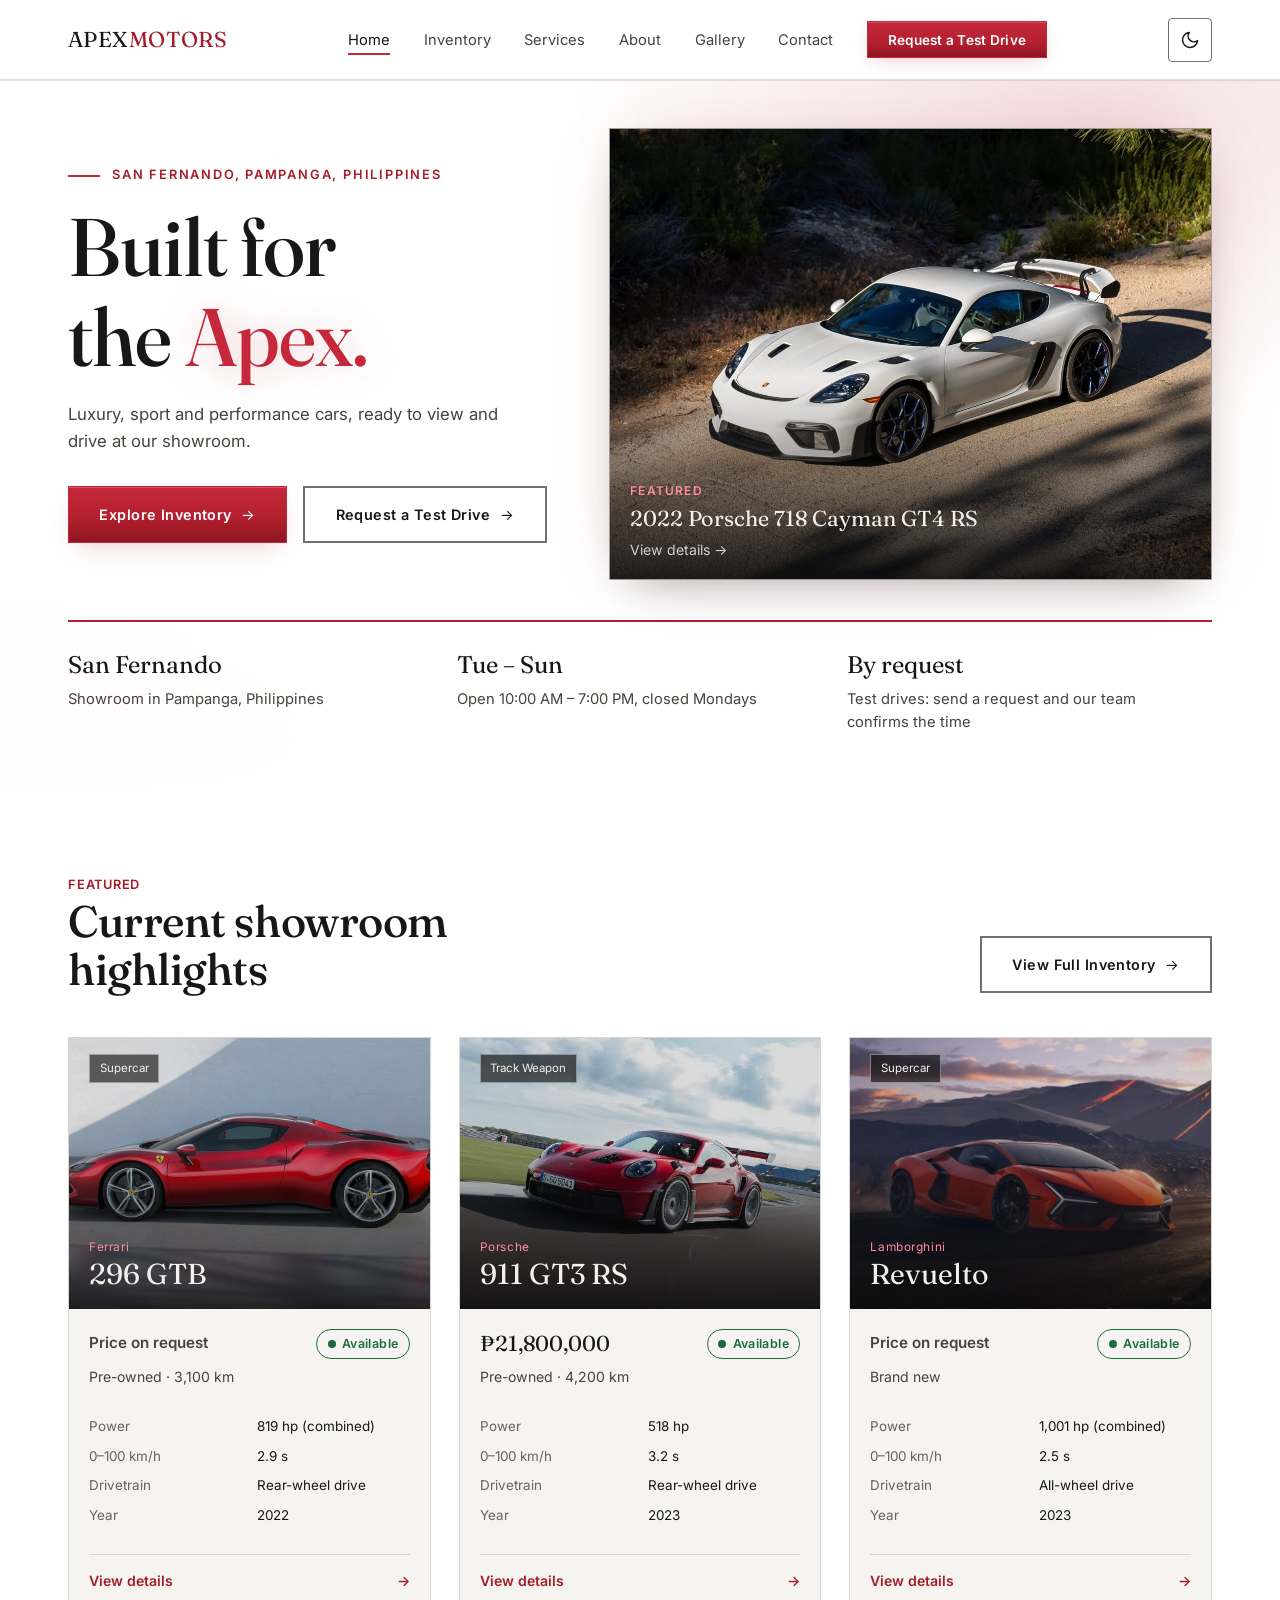
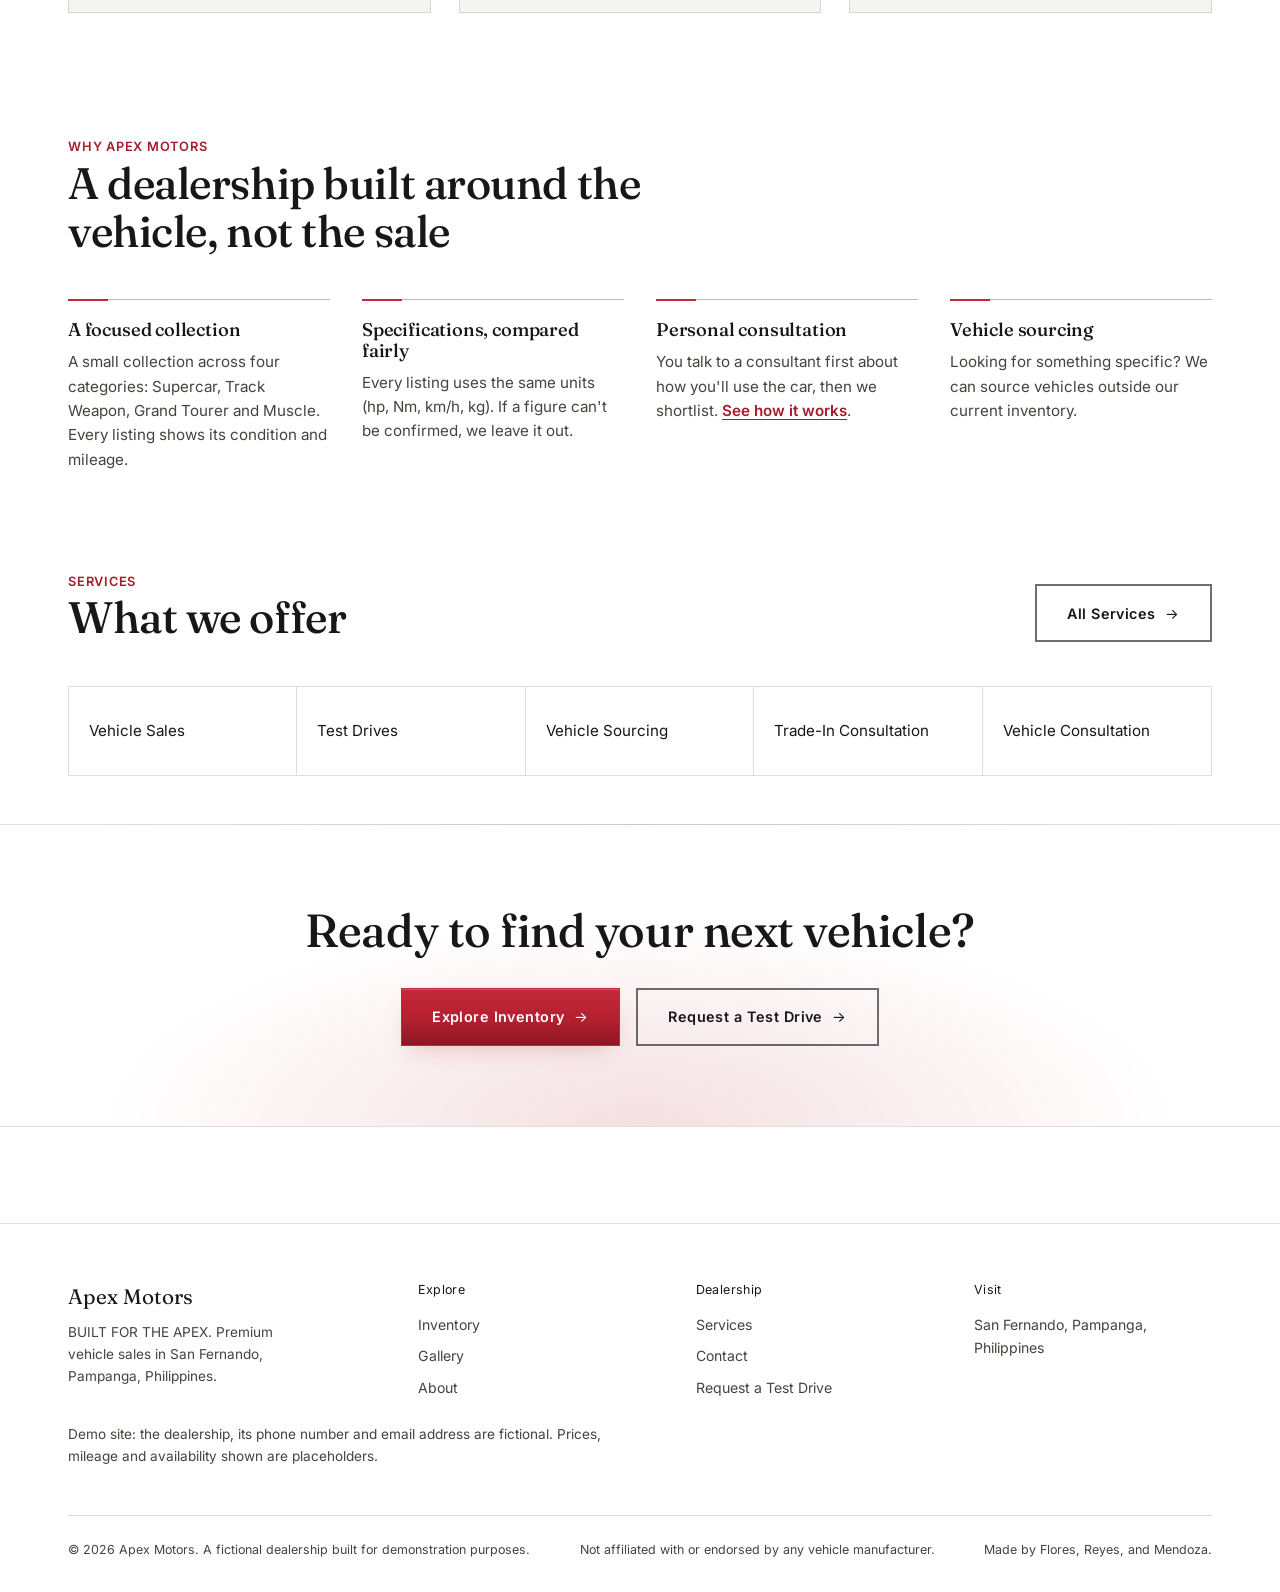
==== index.html @ 2c623cae "Add files via upload" ====
<!DOCTYPE html>
<html lang="en">
<head>
    <meta charset="UTF-8" />
    <meta name="viewport" content="width=device-width, initial-scale=1.0" />
    <title>Apex Motors — Luxury & Performance Cars, San Fernando</title>
    <meta name="description" content="Apex Motors is a premium automotive dealership in San Fernando, Pampanga, Philippines, specializing in luxury, sports, and performance vehicles." />
    <link rel="icon" type="image/svg+xml" href="assets/icons/favicon.svg" />
    <link rel="icon" type="image/png" sizes="32x32" href="assets/icons/favicon-32.png" />
    <link rel="apple-touch-icon" href="assets/icons/apple-touch-icon.png" />
    <meta name="theme-color" content="#0a0a0b" />
    <link rel="preconnect" href="https://fonts.googleapis.com" />
    <link rel="preconnect" href="https://fonts.gstatic.com" crossorigin />
    <link href="https://fonts.googleapis.com/css2?family=Fraunces:opsz,wght@9..144,400;9..144,500;9..144,600&family=Inter:wght@400;500;600&display=swap" rel="stylesheet" />
    <script src="js/theme-init.js"></script>
    <link rel="stylesheet" href="css/main.css" />
    <link rel="stylesheet" href="css/components.css" />
    <link rel="stylesheet" href="css/pages.css" />
</head>
<body>
    <a class="skip-link" href="#main">Skip to main content</a>

    <header class="site-header">
        <nav class="nav container" aria-label="Primary">
            <a href="index.html" class="nav-brand">
                <span class="nav-brand-mark">APEX<span>MOTORS</span></span>
            </a>
            <ul class="nav-links" id="primary-nav-links">
                <li><a href="index.html" aria-current="page">Home</a></li>
                <li><a href="inventory.html">Inventory</a></li>
                <li><a href="services.html">Services</a></li>
                <li><a href="about.html">About</a></li>
                <li><a href="gallery.html">Gallery</a></li>
                <li><a href="contact.html">Contact</a></li>
                <li><a href="contact.html?type=test-drive" class="nav-cta">Request a Test Drive</a></li>
            </ul>
            <div class="nav-tools">
                <button type="button" class="theme-toggle" aria-label="Switch theme"><svg class="icon-sun" viewBox="0 0 24 24" aria-hidden="true"><circle cx="12" cy="12" r="4"/><path d="M12 2v2M12 20v2M4.9 4.9l1.4 1.4M17.7 17.7l1.4 1.4M2 12h2M20 12h2M4.9 19.1l1.4-1.4M17.7 6.3l1.4-1.4"/></svg><svg class="icon-moon" viewBox="0 0 24 24" aria-hidden="true"><path d="M21 12.8A9 9 0 1 1 11.2 3a7 7 0 0 0 9.8 9.8z"/></svg></button>
                <button class="nav-toggle" aria-expanded="false" aria-controls="primary-nav-links" aria-label="Toggle navigation menu">
                <span class="nav-toggle-bars"><span></span><span></span><span></span></span>
            </button>
            </div>
        </nav>
    </header>

    <main id="main" tabindex="-1">
        <!-- Hero: the vehicle comes first. On mobile the photo sits above the text. -->
        <section class="hero">
            <div class="container hero-grid">
                <div class="hero-text">
                    <span class="hero-eyebrow">San Fernando, Pampanga, Philippines</span>
                    <h1 class="hero-title">Built for<br />the <span class="accent">Apex.</span></h1>
                    <p class="hero-copy">
                        Luxury, sport and performance cars, ready to view and drive at our showroom.
                    </p>
                    <div class="hero-actions btn-row">
                        <a href="inventory.html" class="btn btn-primary">Explore Inventory</a>
                        <a href="contact.html?type=test-drive" class="btn btn-outline">Request a Test Drive</a>
                    </div>
                </div>

                <a class="hero-media" href="vehicle.html?id=porsche-718-cayman-gt4-rs" aria-label="Featured: 2022 Porsche 718 Cayman GT4 RS. View details">
                    <img src="assets/images/porsche-718-cayman-gt4-rs.jpg" alt="White Porsche 718 Cayman GT4 RS driving on a gravel road" width="1600" height="899" fetchpriority="high" />
                    <span class="hero-media-caption">
                        <small>Featured</small>
                        2022 Porsche 718 Cayman GT4 RS
                        <span class="hero-media-link">View details <span aria-hidden="true">&rarr;</span></span>
                    </span>
                </a>

                <ul class="hero-facts" aria-label="Showroom information">
                    <li>
                        <span class="value">San Fernando</span>
                        <span class="label">Showroom in Pampanga, Philippines</span>
                    </li>
                    <li>
                        <span class="value">Tue &ndash; Sun</span>
                        <span class="label">Open 10:00 AM &ndash; 7:00 PM, closed Mondays</span>
                    </li>
                    <li>
                        <span class="value">By request</span>
                        <span class="label">Test drives: send a request and our team confirms the time</span>
                    </li>
                </ul>
            </div>
        </section>

        <!-- Featured vehicles -->
        <section>
            <div class="container">
                <div class="section-head">
                    <div>
                        <span class="eyebrow">Featured</span>
                        <h2 class="section-heading">Current showroom highlights</h2>
                    </div>
                    <a href="inventory.html" class="btn btn-outline">View Full Inventory</a>
                </div>
                <div class="grid-3" id="featured-grid"></div>
            </div>
        </section>

        <!-- Why Apex Motors -->
        <section class="tight">
            <div class="container">
                <div class="section-head">
                    <div>
                        <span class="eyebrow">Why Apex Motors</span>
                        <h2 class="section-heading">A dealership built around the vehicle, not the sale</h2>
                    </div>
                </div>
                <div class="why-grid">
                    <div class="why-item">
                        <h3>A focused collection</h3>
                        <p>A small collection across four categories: Supercar, Track Weapon, Grand Tourer and Muscle. Every listing shows its condition and mileage.</p>
                    </div>
                    <div class="why-item">
                        <h3>Specifications, compared fairly</h3>
                        <p>Every listing uses the same units (hp, Nm, km/h, kg). If a figure can't be confirmed, we leave it out.</p>
                    </div>
                    <div class="why-item">
                        <h3>Personal consultation</h3>
                        <p>You talk to a consultant first about how you'll use the car, then we shortlist. <a class="text-link" href="about.html">See how it works</a>.</p>
                    </div>
                    <div class="why-item">
                        <h3>Vehicle sourcing</h3>
                        <p>Looking for something specific? We can source vehicles outside our current inventory.</p>
                    </div>
                </div>
            </div>
        </section>

        <!-- Services preview -->
        <section class="tight">
            <div class="container">
                <div class="section-head">
                    <div>
                        <span class="eyebrow">Services</span>
                        <h2 class="section-heading">What we offer</h2>
                    </div>
                    <a href="services.html" class="btn btn-outline">All Services</a>
                </div>
                <div class="services-preview">
                    <div class="service-chip">Vehicle Sales</div>
                    <div class="service-chip">Test Drives</div>
                    <div class="service-chip">Vehicle Sourcing</div>
                    <div class="service-chip">Trade-In Consultation</div>
                    <div class="service-chip">Vehicle Consultation</div>
                </div>
            </div>
        </section>

        <!-- Closing CTA -->
        <section class="cta-band">
            <div class="container">
                <h2>Ready to find your next vehicle?</h2>
                <div class="btn-row">
                    <a href="inventory.html" class="btn btn-primary">Explore Inventory</a>
                    <a href="contact.html?type=test-drive" class="btn btn-outline">Request a Test Drive</a>
                </div>
            </div>
        </section>
    </main>

    <footer class="site-footer">
        <div class="container">
            <div class="footer-grid">
                <div>
                    <div class="footer-brand">Apex Motors</div>
                    <p class="footer-tagline">BUILT FOR THE APEX. Premium vehicle sales in San Fernando, Pampanga, Philippines.</p>
                </div>
                <div class="footer-col">
                    <div class="footer-col-title">Explore</div>
                    <a href="inventory.html">Inventory</a>
                    <a href="gallery.html">Gallery</a>
                    <a href="about.html">About</a>
                </div>
                <div class="footer-col">
                    <div class="footer-col-title">Dealership</div>
                    <a href="services.html">Services</a>
                    <a href="contact.html">Contact</a>
                    <a href="contact.html?type=test-drive">Request a Test Drive</a>
                </div>
                <div class="footer-col">
                    <div class="footer-col-title">Visit</div>
                    <p>San Fernando, Pampanga, Philippines</p>
                </div>
            </div>
            <p class="footer-demo-note">Demo site: the dealership, its phone number and email address are fictional. Prices, mileage and availability shown are placeholders.</p>
            <div class="footer-bottom">
                <span>&copy; 2026 Apex Motors. A fictional dealership built for demonstration purposes.</span>
                <span>Not affiliated with or endorsed by any vehicle manufacturer.</span>
                <span>Made by Flores, Reyes, and Mendoza.</span>
            </div>
        </div>
    </footer>

    <script type="module" src="js/main.js"></script>
</body>
</html>
---- css/main.css ----
/* ==========================================================================
   APEX MOTORS — Global styles
   Design tokens, resets, base typography, navigation and footer.
   Page-specific layouts live in pages.css; reusable UI pieces (cards,
   buttons, forms) live in components.css.
   ========================================================================== */

:root {
    color-scheme: dark;

    /* -- Color tokens (DARK, the default) ------------------------------
       Every text token below is checked against WCAG AA (4.5:1) on bg,
       surface and surface-alt; see README "Accessibility". */
    --color-bg: #0a0a0b;
    --color-surface: #141416;
    --color-surface-alt: #1a1a1d;
    --color-border: rgba(236, 233, 229, 0.14);
    --color-border-strong: rgba(236, 233, 229, 0.3);
    --color-border-button: rgba(236, 233, 229, 0.6); /* outline buttons, inputs */
    --color-text: #ece9e5;
    --color-text-muted: #b9b6af;   /* was #9a978f */
    --color-text-faint: #9f9c95;   /* was #67645e (3.2:1, failed AA) */
    --color-accent: #c1202f;       /* fills and decoration only */
    --color-accent-bright: #e8384d;/* large text, borders, glows */
    --color-accent-text: #ff7184;  /* SMALL red text: labels, links, errors */
    --color-accent-deep: #8f1523;
    --color-accent-dim: #3a0e14;
    --color-accent-glow: rgba(232, 56, 77, 0.45);
    --color-focus: #ffb4a8;
    --color-btn-top: #cc2639;      /* primary button gradient; white text >= 5.4:1 */
    --color-on-accent: #ffffff;

    /* Text that always sits on a dark photo overlay, in either theme */
    --color-on-image: #f4f1ed;
    --color-on-image-muted: #d3d0ca;
    --color-on-image-accent: #ff8d9c;
    --hero-glow-1: rgba(232, 56, 77, 0.30);
    --hero-glow-2: rgba(232, 56, 77, 0.16);

    --color-header-bg: rgba(10, 10, 11, 0.86);
    --color-header-bg-solid: #0a0a0b;
    --color-scrim: rgba(6, 6, 7, 0.9);
    --color-tint: rgba(232, 56, 77, 0.12);       /* subtle red wash */
    --color-tint-strong: rgba(232, 56, 77, 0.22);
    --color-plate-a: #1c1c1f;
    --color-plate-b: #101012;
    --color-success: #8fdca6;
    --color-success-border: #3f7d52;
    --color-warning: #f2c36b;
    --color-sold: #c9c6c0;
    --shadow-card: 0 26px 50px -22px rgba(0, 0, 0, 0.9);

    /* -- Type ------------------------------------------------------------ */
    --font-display: "Fraunces", "Iowan Old Style", Georgia, serif;
    --font-body: "Inter", -apple-system, BlinkMacSystemFont, "Segoe UI", sans-serif;

    /* -- Layout ----------------------------------------------------------- */
    --max-width: 1240px;
    --gutter: clamp(1.25rem, 4vw, 3rem);
    --radius: 2px;

    /* -- Motion ------------------------------------------------------------ */
    --ease: cubic-bezier(0.4, 0, 0.2, 1);
    --duration: 0.35s;
    --shadow-red: 0 10px 28px -8px rgba(232, 56, 77, 0.55);
}

/* -- LIGHT theme -----------------------------------------------------------
   Applied when the user picks it (data-theme="light") or, with no stored
   choice, when the OS prefers light. The same token set is declared twice
   (CSS can't share one block between a media query and an attribute
   selector without a build step), so edit both together. */
:root[data-theme="light"] {
    color-scheme: light;
    --color-bg: #ffffff;
    --color-surface: #f6f4f1;
    --color-surface-alt: #ece8e3;
    --color-border: rgba(23, 23, 26, 0.14);
    --color-border-strong: rgba(23, 23, 26, 0.3);
    --color-border-button: rgba(23, 23, 26, 0.62);
    --color-text: #17171a;
    --color-text-muted: #46433d;
    --color-text-faint: #66625b;
    --color-accent: #b3202f;
    --color-accent-bright: #c4283a;
    --color-accent-text: #a51c2b;
    --color-accent-deep: #8f1523;
    --color-accent-dim: #fbe9ec;
    --color-accent-glow: rgba(179, 32, 47, 0.28);
    --color-focus: #1a4fd6;
    --color-btn-top: #c4283a;
    --color-header-bg: rgba(255, 255, 255, 0.9);
    --color-header-bg-solid: #ffffff;
    --color-scrim: rgba(14, 14, 16, 0.78);
    --color-tint: rgba(179, 32, 47, 0.07);
    --color-tint-strong: rgba(179, 32, 47, 0.14);
    --color-plate-a: #e9e5e0;
    --color-plate-b: #d9d4cd;
    --color-success: #1d6b3a;
    --color-success-border: #2f8a50;
    --color-warning: #7a5200;
    --color-sold: #5c5952;
    --shadow-card: 0 22px 44px -24px rgba(23, 23, 26, 0.35);
    --shadow-red: 0 10px 24px -10px rgba(179, 32, 47, 0.5);
    --hero-glow-1: rgba(179, 32, 47, 0.14);
    --hero-glow-2: rgba(179, 32, 47, 0.08);
}

@media (prefers-color-scheme: light) {
    :root:not([data-theme="dark"]) {
        color-scheme: light;
        --color-bg: #ffffff;
        --color-surface: #f6f4f1;
        --color-surface-alt: #ece8e3;
        --color-border: rgba(23, 23, 26, 0.14);
        --color-border-strong: rgba(23, 23, 26, 0.3);
        --color-border-button: rgba(23, 23, 26, 0.62);
        --color-text: #17171a;
        --color-text-muted: #46433d;
        --color-text-faint: #66625b;
        --color-accent: #b3202f;
        --color-accent-bright: #c4283a;
        --color-accent-text: #a51c2b;
        --color-accent-deep: #8f1523;
        --color-accent-dim: #fbe9ec;
        --color-accent-glow: rgba(179, 32, 47, 0.28);
        --color-focus: #1a4fd6;
        --color-btn-top: #c4283a;
        --color-header-bg: rgba(255, 255, 255, 0.9);
        --color-header-bg-solid: #ffffff;
        --color-scrim: rgba(14, 14, 16, 0.78);
        --color-tint: rgba(179, 32, 47, 0.07);
        --color-tint-strong: rgba(179, 32, 47, 0.14);
        --color-plate-a: #e9e5e0;
        --color-plate-b: #d9d4cd;
        --color-success: #1d6b3a;
        --color-success-border: #2f8a50;
        --color-warning: #7a5200;
        --color-sold: #5c5952;
        --shadow-card: 0 22px 44px -24px rgba(23, 23, 26, 0.35);
        --shadow-red: 0 10px 24px -10px rgba(179, 32, 47, 0.5);
        --hero-glow-1: rgba(179, 32, 47, 0.14);
        --hero-glow-2: rgba(179, 32, 47, 0.08);
    }
}

/* -- Reset ---------------------------------------------------------------- */
*,
*::before,
*::after {
    box-sizing: border-box;
}

html {
    scroll-behavior: smooth;
}

body {
    margin: 0;
    background: var(--color-bg);
    color: var(--color-text);
    font-family: var(--font-body);
    font-size: 16px;
    line-height: 1.6;
    -webkit-font-smoothing: antialiased;
    overflow-x: hidden;
}

img {
    max-width: 100%;
    display: block;
}

a {
    color: inherit;
    text-decoration: none;
}

button {
    font-family: inherit;
    cursor: pointer;
}

ul {
    list-style: none;
    margin: 0;
    padding: 0;
}

h1, h2, h3, h4 {
    font-family: var(--font-display);
    font-weight: 500;
    line-height: 1.1;
    margin: 0;
    letter-spacing: -0.01em;
}

p {
    margin: 0;
}

/* Respect reduced-motion preference across the site */
@media (prefers-reduced-motion: reduce) {
    html {
        scroll-behavior: auto;
    }
    *,
    *::before,
    *::after {
        animation-duration: 0.001ms !important;
        animation-iteration-count: 1 !important;
        transition-duration: 0.001ms !important;
        scroll-behavior: auto !important;
    }
}

/* Visible focus state for every interactive element */
a:focus-visible,
button:focus-visible,
input:focus-visible,
textarea:focus-visible,
select:focus-visible {
    outline: 2px solid var(--color-focus);
    outline-offset: 3px;
}

/* Utility: screen-reader-only text (used for accessible labels) */
.sr-only {
    position: absolute;
    width: 1px;
    height: 1px;
    padding: 0;
    margin: -1px;
    overflow: hidden;
    clip: rect(0, 0, 0, 0);
    white-space: nowrap;
    border: 0;
}

.container {
    max-width: var(--max-width);
    margin-inline: auto;
    padding-inline: var(--gutter);
}

.eyebrow {
    font-size: 0.8rem;
    letter-spacing: 0.06em;
    text-transform: uppercase;
    color: var(--color-accent-text);
    font-weight: 600;
}

.section-heading {
    font-size: clamp(1.9rem, 3.5vw, 2.75rem);
    max-width: 20ch;
}

.section-intro {
    color: var(--color-text-muted);
    max-width: 56ch;
    font-size: 1.05rem;
}

/* ==========================================================================
   Navigation
   ========================================================================== */

.site-header {
    position: sticky;
    top: 0;
    z-index: 100;
    background: var(--color-header-bg);
    backdrop-filter: blur(10px);
    border-bottom: 1px solid var(--color-border);
    box-shadow: 0 1px 0 var(--color-tint-strong);
}

.nav {
    display: flex;
    align-items: center;
    justify-content: space-between;
    padding-block: 1.1rem;
}

.nav-brand {
    display: flex;
    flex-direction: column;
    line-height: 1;
    font-family: var(--font-display);
}

.nav-brand-mark {
    font-size: 1.35rem;
    letter-spacing: 0.02em;
}

.nav-brand-mark span {
    color: var(--color-accent-text);
}

.nav-brand-place {
    font-family: var(--font-body);
    font-size: 0.7rem;
    color: var(--color-text-faint);
    letter-spacing: 0.08em;
    margin-top: 0.3rem;
}

.nav-links {
    display: flex;
    align-items: center;
    gap: 2.1rem;
}

.nav-links a {
    font-size: 0.92rem;
    color: var(--color-text-muted);
    transition: color var(--duration) var(--ease);
    position: relative;
    padding-block: 0.25rem;
}

.nav-links a:hover,
.nav-links a[aria-current="page"] {
    color: var(--color-text);
}

.nav-links a:not(.nav-cta)::before {
    content: "";
    position: absolute;
    left: 0;
    right: 100%;
    bottom: -2px;
    height: 2px;
    background: var(--color-accent-bright);
    transition: right var(--duration) var(--ease);
}

.nav-links a:not(.nav-cta):hover::before {
    right: 0;
}

.nav-links a[aria-current="page"]::after {
    content: "";
    position: absolute;
    left: 0;
    right: 0;
    bottom: -2px;
    height: 2px;
    background: var(--color-accent-bright);
}

.nav-links a.nav-cta {
    background: linear-gradient(180deg, var(--color-btn-top), var(--color-accent) 60%, var(--color-accent-deep));
    border: 1px solid var(--color-accent-bright);
    padding: 0.6rem 1.25rem;
    font-size: 0.85rem;
    font-weight: 600;
    letter-spacing: 0.02em;
    color: var(--color-on-accent);
    box-shadow: 0 6px 18px -6px var(--color-accent-glow), inset 0 1px 0 rgba(255, 255, 255, 0.18);
    transition: transform var(--duration) var(--ease), box-shadow var(--duration) var(--ease),
        filter var(--duration) var(--ease);
}

.nav-links a.nav-cta:hover {
    color: var(--color-on-accent);
    transform: translateY(-1px);
    filter: brightness(1.08);
    box-shadow: 0 10px 24px -6px var(--color-accent-glow), inset 0 1px 0 rgba(255, 255, 255, 0.25);
}

.nav-links a.nav-cta[aria-current="page"]::after {
    display: none;
}

.nav-toggle {
    display: none;
    background: var(--color-tint);
    border: 1px solid var(--color-accent-bright);
    border-radius: 4px;
    width: 48px;
    height: 44px;
    align-items: center;
    justify-content: center;
    padding: 0;
    transition: background var(--duration) var(--ease), box-shadow var(--duration) var(--ease),
        transform 0.15s var(--ease);
}

.nav-toggle:hover {
    background: var(--color-tint-strong);
}

.nav-toggle:active {
    transform: scale(0.94);
}

.nav-toggle[aria-expanded="true"] {
    background: var(--color-accent);
    border-color: var(--color-accent-bright);
    box-shadow: 0 0 0 4px var(--color-tint-strong), var(--shadow-red);
}

.nav-toggle[aria-expanded="true"] .nav-toggle-bars span {
    background: #fff;
}

.nav-toggle-bars {
    position: relative;
    width: 22px;
    height: 14px;
}

.nav-toggle-bars span {
    position: absolute;
    left: 0;
    right: 0;
    height: 2px;
    border-radius: 2px;
    background: var(--color-text);
    transition: transform var(--duration) var(--ease), opacity var(--duration) var(--ease);
}

.nav-toggle-bars span:nth-child(1) { top: 0; }
.nav-toggle-bars span:nth-child(2) { top: 50%; margin-top: -1px; }
.nav-toggle-bars span:nth-child(3) { bottom: 0; }

.nav-toggle[aria-expanded="true"] .nav-toggle-bars span:nth-child(1) {
    transform: translateY(6px) rotate(45deg);
}
.nav-toggle[aria-expanded="true"] .nav-toggle-bars span:nth-child(2) {
    opacity: 0;
}
.nav-toggle[aria-expanded="true"] .nav-toggle-bars span:nth-child(3) {
    transform: translateY(-6px) rotate(-45deg);
}

@media (max-width: 860px) {
    /* backdrop-filter would make the header the containing block for the
       fixed menu panel, collapsing it; use an opaque header here instead. */
    .site-header {
        backdrop-filter: none;
        -webkit-backdrop-filter: none;
        background: var(--color-header-bg-solid);
    }

    .nav-toggle {
        display: flex;
    }

    .nav-links {
        position: fixed;
        inset: 80px 0 0 0;
        flex-direction: column;
        align-items: flex-start;
        gap: 0;
        background: var(--color-header-bg-solid);
        overflow-y: auto;
        z-index: 99;
        padding: 1rem var(--gutter) 2rem;
        transform: translateY(-8px);
        opacity: 0;
        pointer-events: none;
        transition: opacity var(--duration) var(--ease), transform var(--duration) var(--ease);
        border-bottom: 1px solid var(--color-border);
    }

    .nav-links.is-open {
        opacity: 1;
        transform: translateY(0);
        pointer-events: auto;
    }

    .nav-links a,
    .nav-links .nav-cta {
        width: 100%;
        padding: 0.9rem 0;
        border-bottom: 1px solid var(--color-border);
        font-size: 1rem;
    }

    .nav-links a:not(.nav-cta)::before,
    .nav-links a[aria-current="page"]::after { display: none; }

    .nav-links a[aria-current="page"] {
        color: var(--color-text);
        border-left: 3px solid var(--color-accent-bright);
        padding-left: 0.9rem;
    }

    .nav-links li { width: 100%; }

    .nav-links a { display: block; }

    .nav-links a.nav-cta {
        margin-top: 1.25rem;
        justify-content: center;
        text-align: center;
        display: block;
        padding: 1rem;
        border-bottom: 1px solid var(--color-accent-bright);
    }
}

/* ==========================================================================
   Footer
   ========================================================================== */

.site-footer {
    border-top: 1px solid var(--color-border);
    margin-top: 6rem;
    padding-block: 3.5rem 2rem;
    color: var(--color-text-muted);
}

.footer-grid {
    display: grid;
    grid-template-columns: 1.3fr 1fr 1fr 1fr;
    gap: 2.5rem;
}

.footer-brand {
    font-family: var(--font-display);
    font-size: 1.3rem;
    color: var(--color-text);
}

.footer-tagline {
    margin-top: 0.6rem;
    font-size: 0.85rem;
    max-width: 28ch;
}

.footer-col-title {
    font-size: 0.78rem;
    color: var(--color-text);
    letter-spacing: 0.03em;
    margin-bottom: 0.9rem;
}

.footer-col a,
.footer-col p {
    display: block;
    font-size: 0.88rem;
    margin-bottom: 0.55rem;
}

.footer-col a:hover {
    color: var(--color-accent-text);
    text-decoration: underline;
}

.footer-bottom {
    margin-top: 3rem;
    padding-top: 1.5rem;
    border-top: 1px solid var(--color-border);
    display: flex;
    justify-content: space-between;
    flex-wrap: wrap;
    gap: 0.75rem;
    font-size: 0.78rem;
}

@media (max-width: 760px) {
    .footer-grid {
        grid-template-columns: 1fr 1fr;
    }
}


/* ==========================================================================
   v8 additions: skip link, nav tools (theme toggle), footer demo note
   ========================================================================== */

.skip-link {
    position: absolute;
    left: 1rem;
    top: -4rem;
    z-index: 300;
    background: var(--color-accent);
    color: var(--color-on-accent);
    padding: 0.75rem 1.1rem;
    font-weight: 600;
    transition: top 0.2s var(--ease);
}

.skip-link:focus {
    top: 0.75rem;
}

/* Right-hand cluster: theme toggle + (mobile) menu button */
.nav-tools {
    display: flex;
    align-items: center;
    gap: 0.6rem;
}

.theme-toggle {
    display: inline-flex;
    align-items: center;
    justify-content: center;
    width: 44px;
    height: 44px;
    border: 1px solid var(--color-border-button);
    border-radius: 4px;
    background: transparent;
    color: var(--color-text);
    padding: 0;
    transition: background var(--duration) var(--ease), border-color var(--duration) var(--ease);
}

.theme-toggle:hover {
    background: var(--color-tint);
    border-color: var(--color-accent-bright);
}

.theme-toggle svg {
    width: 20px;
    height: 20px;
    fill: none;
    stroke: currentColor;
    stroke-width: 1.8;
    stroke-linecap: round;
    stroke-linejoin: round;
}

/* Show the icon for the mode you would switch TO */
.theme-toggle .icon-sun { display: none; }
:root[data-theme="light"] .theme-toggle .icon-sun { display: none; }
:root[data-theme="light"] .theme-toggle .icon-moon { display: block; }
:root:not([data-theme="light"]) .theme-toggle .icon-sun { display: block; }
:root:not([data-theme="light"]) .theme-toggle .icon-moon { display: none; }
@media (prefers-color-scheme: light) {
    :root:not([data-theme]) .theme-toggle .icon-sun { display: none; }
    :root:not([data-theme]) .theme-toggle .icon-moon { display: block; }
}

.footer-demo-note {
    margin-top: 1rem;
    font-size: 0.85rem;
    max-width: 60ch;
}

main:focus { outline: none; }
---- css/components.css ----
/* ==========================================================================
   APEX MOTORS — Components
   Reusable pieces shared across pages: buttons, vehicle cards, filter
   controls, forms, and gallery tiles.
   ========================================================================== */

/* -- Buttons ---------------------------------------------------------- */

.btn {
    position: relative;
    display: inline-flex;
    align-items: center;
    justify-content: center;
    gap: 0.6rem;
    padding: 0.95rem 1.9rem;
    font-size: 0.9rem;
    font-weight: 600;
    letter-spacing: 0.03em;
    border: 1px solid transparent;
    cursor: pointer;
    overflow: hidden;
    transition: transform var(--duration) var(--ease), box-shadow var(--duration) var(--ease),
        background var(--duration) var(--ease), border-color var(--duration) var(--ease),
        color var(--duration) var(--ease), filter var(--duration) var(--ease);
}

.btn::after {
    content: "\2192";
    font-weight: 400;
    transition: transform var(--duration) var(--ease);
}

.btn.no-arrow::after {
    content: none;
}

.btn:hover::after {
    transform: translateX(4px);
}

.btn:active {
    transform: translateY(1px) scale(0.99);
}

.btn-primary {
    background: linear-gradient(180deg, var(--color-btn-top) 0%, var(--color-accent) 55%, var(--color-accent-deep) 100%);
    color: var(--color-on-accent);
    border-color: var(--color-accent-bright);
    box-shadow: 0 10px 26px -10px var(--color-accent-glow), inset 0 1px 0 rgba(255, 255, 255, 0.2);
}

/* soft sheen that sweeps across on hover */
.btn-primary::before {
    content: "";
    position: absolute;
    top: 0;
    bottom: 0;
    left: -60%;
    width: 40%;
    background: linear-gradient(105deg, transparent, rgba(255, 255, 255, 0.28), transparent);
    transform: skewX(-18deg);
    transition: left 0.7s var(--ease);
}

.btn-primary:hover {
    transform: translateY(-2px);
    filter: brightness(1.07);
    box-shadow: 0 16px 34px -10px var(--color-accent-glow), 0 0 0 1px rgba(232, 56, 77, 0.35),
        inset 0 1px 0 rgba(255, 255, 255, 0.3);
}

.btn-primary:hover::before {
    left: 130%;
}

.btn-outline {
    border: 2px solid var(--color-border-button);
    color: var(--color-text);
    background: transparent;
}

.btn-outline:hover {
    border-color: var(--color-accent-bright);
    color: var(--color-text);
    background: var(--color-tint);
    transform: translateY(-2px);
    box-shadow: 0 10px 24px -12px var(--color-accent-glow);
}

.btn-lg {
    padding: 1.15rem 2.2rem;
    font-size: 0.98rem;
}

.btn-block {
    width: 100%;
}

.btn-row {
    display: flex;
    gap: 1rem;
    flex-wrap: wrap;
}

/* -- Vehicle card ------------------------------------------------------
   Because we do not have photo before, each
   card uses a typographic "spec plate" treatment instead of a photo:
   the manufacturer + model set in large display type over a dark,
   engraved panel. This keeps the showroom feeling premium and editorial
   without implying an official photo of the car. */

.vehicle-card {
    position: relative;
    border: 1px solid var(--color-border);
    background: var(--color-surface);
    display: flex;
    flex-direction: column;
    cursor: pointer;
    transition: border-color var(--duration) var(--ease), transform var(--duration) var(--ease),
        box-shadow var(--duration) var(--ease), background var(--duration) var(--ease);
}

/* red accent bar that draws in along the top edge */
.vehicle-card::before {
    content: "";
    position: absolute;
    top: -1px;
    left: -1px;
    right: -1px;
    height: 3px;
    z-index: 3;
    background: linear-gradient(90deg, var(--color-accent-bright), var(--color-accent));
    transform: scaleX(0);
    transform-origin: left;
    transition: transform 0.5s var(--ease);
}

.vehicle-card:hover,
.vehicle-card:focus-within {
    border-color: var(--color-accent-bright);
    transform: translateY(-8px);
    background: var(--color-surface-alt);
    box-shadow: var(--shadow-card), 0 0 38px -10px var(--color-accent-glow);
}

.vehicle-card:hover::before,
.vehicle-card:focus-within::before {
    transform: scaleX(1);
}

.vehicle-plate {
    aspect-ratio: 4 / 3;
    position: relative;
    overflow: hidden;
    background:
        radial-gradient(circle at 20% 15%, rgba(161, 29, 44, 0.35), transparent 55%),
        linear-gradient(160deg, var(--color-plate-a) 0%, var(--color-plate-b) 70%);
    display: flex;
    align-items: flex-end;
    padding: 1.25rem;
}

.vehicle-plate::before {
    content: "";
    position: absolute;
    inset: 0;
    background-image: repeating-linear-gradient(
        115deg,
        rgba(232, 230, 227, 0.035) 0px,
        rgba(232, 230, 227, 0.035) 1px,
        transparent 1px,
        transparent 34px
    );
    pointer-events: none;
}

.vehicle-plate-photo {
    position: absolute;
    inset: 0;
    width: 100%;
    height: 100%;
    object-fit: cover;
    transform: scale(1);
    filter: brightness(0.9) saturate(1);
    transition: transform 0.9s var(--ease), filter 0.5s var(--ease);
}

.vehicle-card:hover .vehicle-plate-photo,
.vehicle-card:focus-within .vehicle-plate-photo {
    transform: scale(1.09);
    filter: brightness(1.08) saturate(1.12);
}

/* "View" pill that appears over the photo so cards read as clickable */
.vehicle-plate-cta {
    position: absolute;
    right: 1rem;
    top: 1rem;
    z-index: 2;
    font-size: 0.72rem;
    font-weight: 600;
    letter-spacing: 0.06em;
    text-transform: uppercase;
    background: var(--color-accent);
    color: var(--color-on-accent);
    padding: 0.5rem 0.9rem;
    box-shadow: var(--shadow-red);
    opacity: 0;
    transform: translateY(-8px);
    transition: opacity var(--duration) var(--ease), transform var(--duration) var(--ease);
}

.vehicle-card:hover .vehicle-plate-cta,
.vehicle-card:focus-within .vehicle-plate-cta {
    opacity: 1;
    transform: translateY(0);
}

@media (hover: none) {
    .vehicle-plate-cta { opacity: 1; transform: none; }
}

/* Sits above the photo (markup order: photo, then this overlay, then the
   text) so the manufacturer/model name stays legible over any image. */
.vehicle-plate-overlay {
    position: absolute;
    inset: 0;
    background: linear-gradient(180deg, rgba(10, 10, 11, 0.05) 40%, rgba(10, 10, 11, 0.85) 100%);
}

.vehicle-plate-category {
    position: absolute;
    top: 1rem;
    left: 1.25rem;
    font-size: 0.72rem;
    color: var(--color-on-image);
    border: 1px solid rgba(244, 241, 237, 0.45);
    background: rgba(10, 10, 11, 0.62);
    backdrop-filter: blur(6px);
    padding: 0.25rem 0.6rem;
    z-index: 2;
}

.vehicle-plate-name {
    position: relative;
    z-index: 2;
    font-family: var(--font-display);
    color: var(--color-on-image);
    font-size: clamp(1.4rem, 2.4vw, 1.8rem);
    line-height: 1.05;
}

.vehicle-plate-name small {
    display: block;
    font-family: var(--font-body);
    font-size: 0.74rem;
    color: var(--color-on-image-accent);
    letter-spacing: 0.05em;
    margin-bottom: 0.35rem;
}

.vehicle-card-body {
    padding: 1.25rem;
    display: flex;
    flex-direction: column;
    gap: 0.9rem;
    flex: 1;
}

.vehicle-card-specs {
    display: grid;
    grid-template-columns: 1fr 1fr;
    gap: 0.5rem 1rem;
    font-size: 0.84rem;
    color: var(--color-text-muted);
}

.vehicle-card-specs dt {
    color: var(--color-text-faint);
}

.vehicle-card-specs dd {
    margin: 0;
    color: var(--color-text);
}

.vehicle-card-link {
    margin-top: auto;
    font-size: 0.88rem;
    font-weight: 600;
    color: var(--color-accent-text);
    display: flex;
    align-items: center;
    justify-content: space-between;
    gap: 0.4rem;
    border-top: 1px solid var(--color-border);
    padding-top: 0.9rem;
    transition: color var(--duration) var(--ease), letter-spacing var(--duration) var(--ease);
}

/* stretched link: the whole card is the click target */
.vehicle-card-link::before {
    content: "";
    position: absolute;
    inset: 0;
    z-index: 4;
}

.vehicle-card-link .arrow {
    display: inline-block;
    transition: transform var(--duration) var(--ease);
}

.vehicle-card:hover .vehicle-card-link {
    color: var(--color-text);
}

.vehicle-card:hover .vehicle-card-link .arrow {
    transform: translateX(6px);
}

.vehicle-card-link:focus-visible {
    outline: none;
}

.vehicle-card:has(.vehicle-card-link:focus-visible) {
    outline: 2px solid var(--color-focus);
    outline-offset: 3px;
}

/* -- Filters ------------------------------------------------------------ */

.filter-bar {
    display: flex;
    flex-wrap: wrap;
    gap: 1.5rem;
    padding: 1.5rem;
    border: 1px solid var(--color-border);
    background: var(--color-surface);
    margin-bottom: 2.5rem;
}

.filter-group {
    display: flex;
    flex-direction: column;
    gap: 0.5rem;
    min-width: 180px;
}

.filter-group label {
    font-size: 0.82rem;
    color: var(--color-text-muted);
}

.filter-group select:hover,
.filter-group select:focus {
    border-color: var(--color-accent-bright);
}

.filter-group select {
    background: var(--color-bg);
    border: 1px solid var(--color-border-button);
    color: var(--color-text);
    padding: 0.6rem 0.75rem;
    font-size: 0.9rem;
}

.filter-count {
    margin-left: auto;
    align-self: center;
    font-size: 0.85rem;
    color: var(--color-text-muted);
}

.filter-reset {
    align-self: flex-end;
    display: inline-flex;
    align-items: center;
    justify-content: center;
    gap: 0.55rem;
    min-height: 44px;
    padding: 0 1.2rem;
    background: var(--color-tint);
    border: 2px solid var(--color-accent-bright);
    border-radius: 4px;
    color: var(--color-text);
    font-size: 0.88rem;
    font-weight: 600;
    letter-spacing: 0.02em;
    transition: background var(--duration) var(--ease), box-shadow var(--duration) var(--ease),
        border-color var(--duration) var(--ease), transform 0.15s var(--ease);
}

/* small "x" icon that turns a quarter on hover, echoing the menu button */
.filter-reset::before {
    content: "\2715";
    font-size: 0.8rem;
    line-height: 1;
    color: var(--color-accent-text);
    transition: transform var(--duration) var(--ease), color var(--duration) var(--ease);
}

.filter-reset:hover {
    background: var(--color-tint-strong);
    border-color: var(--color-accent-bright);
}

.filter-reset:hover::before {
    transform: rotate(90deg);
}

.filter-reset:active {
    transform: scale(0.95);
    background: var(--color-accent);
    border-color: var(--color-accent-bright);
    box-shadow: 0 0 0 4px var(--color-tint-strong), var(--shadow-red);
    color: var(--color-on-accent);
}

.filter-reset:active::before {
    color: var(--color-on-accent);
}

@media (max-width: 620px) {
    .filter-bar {
        padding: 1.25rem;
        gap: 1.1rem;
    }
    .filter-group {
        width: 100%;
    }
    .filter-group select {
        width: 100%;
        min-height: 44px;
    }
    .filter-reset {
        width: 100%;
    }
    .filter-count {
        margin-left: 0;
        width: 100%;
        text-align: center;
    }
}

/* -- Forms ---------------------------------------------------------------- */

.form-grid {
    display: grid;
    grid-template-columns: 1fr 1fr;
    gap: 1.4rem;
}

.form-field {
    display: flex;
    flex-direction: column;
    gap: 0.5rem;
}

.form-field.full {
    grid-column: 1 / -1;
}

.form-field label {
    font-size: 0.9rem;
    color: var(--color-text);
}

.form-field label .required {
    color: var(--color-accent-text);
}

.form-field input,
.form-field select,
.form-field textarea {
    background: var(--color-surface);
    border: 1px solid var(--color-border-button);
    color: var(--color-text);
    padding: 0.8rem 0.9rem;
    font-size: 0.95rem;
    font-family: inherit;
}

.form-field textarea {
    resize: vertical;
    min-height: 120px;
}

.form-error {
    font-size: 0.85rem;
    color: var(--color-accent-text);
    min-height: 1em;
}

.form-field[data-invalid="true"] input,
.form-field[data-invalid="true"] select,
.form-field[data-invalid="true"] textarea {
    border-color: var(--color-accent-bright);
}

#contact-form .btn-row {
    margin-top: 1.5rem;
}

.form-status {
    margin-top: 1.25rem;
    padding: 1rem 1.25rem;
    border: 1px solid var(--color-border-strong);
    font-size: 0.9rem;
    display: none;
}

.form-status.is-visible {
    display: block;
}

.form-status.is-success {
    border-color: var(--color-success-border);
    color: var(--color-success);
}

.form-status.is-error {
    border-color: var(--color-accent-bright);
    color: var(--color-accent-text);
}

@media (max-width: 700px) {
    .form-grid {
        grid-template-columns: 1fr;
    }
}

/* -- Gallery ------------------------------------------------------------- */

.gallery-grid {
    display: grid;
    grid-template-columns: repeat(3, 1fr);
    gap: 1px;
    background: var(--color-border);
    border: 1px solid var(--color-border);
}

.gallery-item {
    aspect-ratio: 1 / 1;
    background: var(--color-surface);
    position: relative;
    overflow: hidden;
    display: flex;
    align-items: flex-end;
    padding: 1rem;
    cursor: pointer;
    border: none;
    text-align: left;
    width: 100%;
}

.gallery-item:nth-child(3n+1) { grid-column: span 2; grid-row: span 2; }

.gallery-item::before {
    content: "";
    position: absolute;
    inset: 0;
    background:
        radial-gradient(circle at 75% 20%, rgba(161, 29, 44, 0.28), transparent 60%),
        linear-gradient(200deg, var(--color-plate-a), var(--color-plate-b));
}

.gallery-item-photo {
    position: absolute;
    inset: 0;
    width: 100%;
    height: 100%;
    object-fit: cover;
    transition: transform 0.9s var(--ease), filter 0.5s var(--ease);
}

.gallery-item:hover .gallery-item-photo,
.gallery-item:focus-visible .gallery-item-photo {
    transform: scale(1.07);
    filter: brightness(1.1);
}

.gallery-item::after {
    content: "";
    position: absolute;
    inset: 0;
    border: 2px solid transparent;
    transition: border-color var(--duration) var(--ease);
    pointer-events: none;
    z-index: 2;
}

.gallery-item:hover::after,
.gallery-item:focus-visible::after {
    border-color: var(--color-accent-bright);
}

/* Sits above the photo so the label stays legible over any image. */
.gallery-item-overlay {
    position: absolute;
    inset: 0;
    background: linear-gradient(180deg, rgba(10, 10, 11, 0.05) 45%, rgba(10, 10, 11, 0.9) 100%);
}

.gallery-item-label {
    position: relative;
    font-family: var(--font-display);
    color: var(--color-on-image);
    font-size: 1.05rem;
}

.gallery-item-label small {
    display: block;
    font-family: var(--font-body);
    font-size: 0.75rem;
    color: var(--color-on-image-muted);
    margin-top: 0.2rem;
}

@media (max-width: 760px) {
    .gallery-grid {
        grid-template-columns: repeat(2, 1fr);
    }
    .gallery-item:nth-child(3n+1) {
        grid-column: span 1;
        grid-row: span 1;
    }
}

/* -- Lightbox: see v8 block at end of file -- */

/* -- Small reusable bits -------------------------------------------------- */

.tag-list {
    display: flex;
    flex-wrap: wrap;
    gap: 0.6rem;
}

.tag {
    border: 1px solid var(--color-border-strong);
    padding: 0.4rem 0.85rem;
    font-size: 0.82rem;
    color: var(--color-text-muted);
}

.divider {
    height: 1px;
    background: var(--color-border);
    border: none;
    margin: 3rem 0;
}


/* -- Mobile: keep card text and badges from colliding ------------------ */
@media (max-width: 620px) {
    .vehicle-plate {
        padding: 1rem;
    }
    .vehicle-plate-category,
    .vehicle-plate-cta {
        top: 0.75rem;
        font-size: 0.66rem;
        padding: 0.3rem 0.6rem;
    }
    .vehicle-plate-category { left: 1rem; }
    .vehicle-plate-cta { right: 0.75rem; }
    .vehicle-plate-name {
        font-size: clamp(1.25rem, 6vw, 1.5rem);
        overflow-wrap: anywhere;
    }
    .vehicle-card-specs {
        font-size: 0.8rem;
        gap: 0.4rem 0.75rem;
    }
    .vehicle-card-link { font-size: 0.85rem; }
}

/* ==========================================================================
   v8 components: status/price badges, skeleton loading, form states,
   lightbox, demo notices
   ========================================================================== */

/* -- Buying info on cards ------------------------------------------------ */
.vehicle-card-buy {
    display: flex;
    justify-content: space-between;
    align-items: center;
    gap: 0.75rem;
    flex-wrap: wrap;
}

.vehicle-price {
    font-family: var(--font-display);
    font-size: 1.35rem;
    line-height: 1.1;
}

.vehicle-price.is-request {
    font-family: var(--font-body);
    font-size: 0.95rem;
    font-weight: 600;
    color: var(--color-text-muted);
}

.vehicle-condition {
    font-size: 0.88rem;
    color: var(--color-text-muted);
    margin-top: -0.45rem;
}

/* Status uses text + a dot, never colour alone */
.status-badge {
    display: inline-flex;
    align-items: center;
    gap: 0.4rem;
    font-size: 0.78rem;
    font-weight: 600;
    letter-spacing: 0.03em;
    padding: 0.25rem 0.65rem;
    border: 1px solid currentColor;
    border-radius: 999px;
    white-space: nowrap;
}

.status-badge::before {
    content: "";
    width: 0.5rem;
    height: 0.5rem;
    border-radius: 50%;
    background: currentColor;
}

.status-available { color: var(--color-success); }
.status-reserved { color: var(--color-warning); }
.status-sold { color: var(--color-sold); }
.status-sold::before { border-radius: 1px; }

.vehicle-card.is-sold .vehicle-plate-photo {
    filter: grayscale(0.85) brightness(0.8);
}

.vehicle-card.is-sold:hover .vehicle-plate-photo {
    filter: grayscale(0.4) brightness(0.95);
}

/* -- Image skeletons + fade-in ---------------------------------------------
   Wrappers get .is-loading until their <img> loads (imageLoad.js). The
   shimmer sits on the wrapper; the image is transparent until .is-loaded. */
.is-loading {
    position: relative;
}

.is-loading::after {
    content: "";
    position: absolute;
    inset: 0;
    z-index: 1;
    pointer-events: none;
    background: linear-gradient(100deg, transparent 20%, var(--color-tint-strong) 50%, transparent 80%);
    background-size: 220% 100%;
    animation: skeleton 1.4s linear infinite;
}

@keyframes skeleton {
    from { background-position: 120% 0; }
    to { background-position: -120% 0; }
}

.vehicle-plate-photo,
.gallery-item-photo,
.vg-main,
.lightbox-img {
    opacity: 0;
    transition: opacity 0.6s var(--ease), transform 0.9s var(--ease), filter 0.5s var(--ease);
}

.vehicle-plate-photo.is-loaded,
.gallery-item-photo.is-loaded,
.vg-main.is-loaded,
.lightbox-img.is-loaded {
    opacity: 1;
}

/* If scripts fail the images must still show */
.no-js .vehicle-plate-photo,
.no-js .gallery-item-photo { opacity: 1; }

.has-error::before { content: "Image unavailable"; position: absolute; inset: 0; display: grid; place-items: center; color: var(--color-text-muted); font-size: 0.85rem; z-index: 1; }

/* -- Demo notices ------------------------------------------------------------ */
.demo-note {
    font-size: 0.85rem;
    color: var(--color-text-muted);
    margin-top: 0.9rem;
    padding-left: 0.8rem;
    border-left: 2px solid var(--color-accent-bright);
    max-width: 70ch;
}

.demo-banner {
    border: 1px solid var(--color-accent-bright);
    background: var(--color-tint);
    padding: 0.9rem 1.1rem;
    font-size: 0.92rem;
    margin-bottom: 1.75rem;
}

.demo-tag {
    display: inline-block;
    margin-left: 0.4rem;
    font-family: var(--font-body);
    font-size: 0.7rem;
    font-weight: 600;
    letter-spacing: 0.04em;
    text-transform: uppercase;
    color: var(--color-accent-text);
    border: 1px solid var(--color-accent-bright);
    padding: 0.1rem 0.45rem;
    vertical-align: middle;
}

.text-link {
    color: var(--color-accent-text);
    font-weight: 600;
    text-decoration: underline;
    text-underline-offset: 3px;
}

.text-link:hover { color: var(--color-text); }

/* -- Form: hints, summary, loading, confirmation ------------------------------ */
.form-hint {
    font-size: 0.88rem;
    color: var(--color-text-muted);
}

.form-hint:empty { display: none; }

.form-field[hidden] { display: none; }

.form-field[data-invalid="true"] input,
.form-field[data-invalid="true"] select,
.form-field[data-invalid="true"] textarea {
    border-width: 2px;
}

.form-error:not(:empty)::before { content: "\26A0\FE0E  "; }

.form-summary {
    border: 2px solid var(--color-accent-bright);
    background: var(--color-tint);
    padding: 1rem 1.25rem;
    margin-bottom: 1.5rem;
    font-size: 0.95rem;
}

.form-summary ul { margin-top: 0.6rem; display: grid; gap: 0.3rem; }
.form-summary a { color: var(--color-accent-text); text-decoration: underline; text-underline-offset: 3px; }
.form-summary[hidden] { display: none; }

.form-status-live { margin-top: 0.9rem; font-size: 0.9rem; color: var(--color-text-muted); min-height: 1.4em; }

.spinner {
    display: none;
    width: 1rem;
    height: 1rem;
    border: 2px solid rgba(255, 255, 255, 0.4);
    border-top-color: #fff;
    border-radius: 50%;
    animation: spin 0.7s linear infinite;
}

@keyframes spin { to { transform: rotate(360deg); } }

.btn.is-loading .spinner { display: inline-block; }
.btn:disabled { cursor: progress; opacity: 0.85; transform: none; }

.form-confirmation {
    border: 2px solid var(--color-success-border);
    background: var(--color-surface);
    padding: 2rem;
    display: grid;
    gap: 1.1rem;
}

.form-confirmation[hidden] { display: none; }
.form-confirmation h2 { font-size: 1.6rem; color: var(--color-success); }
.demo-banner-inline { border-left: 3px solid var(--color-accent-bright); padding-left: 0.8rem; }
.confirm-rows { display: grid; gap: 0.5rem; margin: 0; }
.confirm-rows div { display: grid; grid-template-columns: 9rem 1fr; gap: 1rem; border-bottom: 1px solid var(--color-border); padding-bottom: 0.5rem; }
.confirm-rows dt { color: var(--color-text-muted); }
.confirm-rows dd { margin: 0; }

/* -- Lightbox (image viewer) ---------------------------------------------------- */
body.modal-open { overflow: hidden; }

.lightbox {
    position: fixed;
    inset: 0;
    background: var(--color-scrim);
    display: none;
    align-items: center;
    justify-content: center;
    z-index: 200;
    padding: clamp(0.5rem, 3vw, 2rem);
    overflow-y: auto;
}

.lightbox.is-open { display: flex; animation: lb-in 0.25s var(--ease); }

@keyframes lb-in { from { opacity: 0; } to { opacity: 1; } }

.lightbox-panel {
    background: var(--color-surface);
    border: 1px solid var(--color-border-strong);
    max-width: 1000px;
    width: 100%;
    max-height: calc(100vh - 1rem);
    overflow-y: auto;
    position: relative;
    margin: auto;
}

.lightbox-close {
    position: absolute;
    top: 0.75rem;
    right: 0.75rem;
    z-index: 3;
    width: 44px;
    height: 44px;
    font-size: 1.6rem;
    line-height: 1;
    background: rgba(10, 10, 11, 0.75);
    border: 1px solid rgba(244, 241, 237, 0.7);
    color: #fff;
}

.lightbox-close:hover { background: var(--color-accent); }

.lightbox-stage {
    position: relative;
    aspect-ratio: 16 / 10;
    background: var(--color-plate-b);
    overflow: hidden;
}

.lightbox-img { width: 100%; height: 100%; object-fit: cover; }

.lightbox-nav {
    position: absolute;
    top: 50%;
    transform: translateY(-50%);
    z-index: 2;
    width: 44px;
    height: 44px;
    background: rgba(10, 10, 11, 0.7);
    border: 1px solid rgba(244, 241, 237, 0.6);
    color: #fff;
    font-size: 1.1rem;
}

.lightbox-nav:hover { background: var(--color-accent); }
.lightbox-prev { left: 0.75rem; }
.lightbox-next { right: 0.75rem; }

.lightbox-thumbs { display: flex; gap: 0.5rem; padding: 0.6rem 1.25rem 0; flex-wrap: wrap; }
.lightbox-thumbs:empty { display: none; }
.lightbox-thumb { width: 72px; aspect-ratio: 16 / 10; padding: 0; border: 2px solid var(--color-border); background: none; overflow: hidden; }
.lightbox-thumb img { width: 100%; height: 100%; object-fit: cover; }
.lightbox-thumb.is-active { border-color: var(--color-accent-bright); }

.lightbox-info { padding: 1.25rem 1.5rem 1.75rem; display: grid; gap: 0.7rem; }
.lightbox-head { display: flex; justify-content: space-between; align-items: center; gap: 1rem; }
.lightbox-count { font-size: 0.85rem; color: var(--color-text-muted); }
.lightbox-title { font-size: clamp(1.5rem, 3vw, 2rem); margin: 0; }
.lightbox-meta { font-weight: 600; }
.lightbox-desc { color: var(--color-text-muted); max-width: 70ch; }
.lightbox-link { justify-self: start; margin-top: 0.4rem; }

@media (max-width: 620px) {
    .lightbox-info { padding: 1rem 1.1rem 1.4rem; }
    .lightbox-link { justify-self: stretch; }
    .confirm-rows div { grid-template-columns: 1fr; gap: 0.1rem; }
}

/* Gallery tiles: fixed ratio is already set; make sure focus is visible */
.gallery-item:focus-visible { outline: 3px solid var(--color-focus); outline-offset: -3px; }

/* Lightbox on wide screens: photo left, details right, so the whole
   dialog (including "View Vehicle Details") fits without scrolling. */
@media (min-width: 900px) {
    .lightbox-panel {
        display: grid;
        grid-template-columns: 1.7fr 1fr;
        grid-template-areas: "stage info" "thumbs info";
        grid-template-rows: auto 1fr;
        align-items: start;
        max-width: 1100px;
    }
    .lightbox-stage { grid-area: stage; aspect-ratio: 4 / 3; }
    .lightbox-thumbs { grid-area: thumbs; padding-bottom: 0.9rem; }
    .lightbox-info { grid-area: info; padding: 3.4rem 1.75rem 1.75rem; align-content: start; }
}

@media (min-width: 900px) {
    .lightbox-stage { aspect-ratio: auto; height: 100%; min-height: 440px; }
    .lightbox-img { position: absolute; inset: 0; }
}
---- css/pages.css ----
/* ==========================================================================
   APEX MOTORS — Page-specific layouts
   ========================================================================== */

.page-header {
    padding-block: 3.5rem 2.5rem;
    border-bottom: 1px solid var(--color-border);
}

.page-header .eyebrow {
    margin-bottom: 0.9rem;
    display: block;
}

.page-header .section-intro {
    margin-top: 0.75rem;
}

section {
    padding-block: 4.5rem;
}

section.tight {
    padding-block: 3rem;
}

/* -- Home: hero ----------------------------------------------------------- */

.hero {
    position: relative;
    padding-block: clamp(1.75rem, 4vw, 3rem) 4rem;
    overflow: hidden;
}

.hero::before {
    content: "";
    position: absolute;
    inset: 0;
    background:
        radial-gradient(ellipse 65% 70% at 85% 5%, var(--hero-glow-1), transparent 62%),
        radial-gradient(ellipse 45% 45% at 0% 100%, var(--hero-glow-2), transparent 62%);
    pointer-events: none;
    z-index: -1;
    -webkit-mask-image: linear-gradient(180deg, #000 55%, transparent 100%);
    mask-image: linear-gradient(180deg, #000 55%, transparent 100%);
}

.hero-grid {
    display: grid;
    grid-template-columns: 1.15fr 0.85fr;
    gap: 3rem;
    align-items: end;
}

.hero-eyebrow {
    color: var(--color-accent-text);
    font-size: 0.8rem;
    font-weight: 600;
    letter-spacing: 0.14em;
    text-transform: uppercase;
    margin-bottom: 1rem;
    display: flex;
    align-items: center;
    gap: 0.75rem;
}

.hero-eyebrow::before {
    content: "";
    width: 2rem;
    height: 2px;
    background: var(--color-accent-bright);
}

.hero-title {
    font-size: clamp(2.75rem, 6.5vw, 5.1rem);
    animation: hero-rise 0.8s var(--ease) both;
}

@keyframes hero-rise {
    from { opacity: 0; transform: translateY(14px); }
    to { opacity: 1; transform: translateY(0); }
}

.hero-tagline {
    font-size: 0.95rem;
    letter-spacing: 0.12em;
    color: var(--color-text-muted);
    margin-top: 1.5rem;
}

.hero-copy {
    color: var(--color-text-muted);
    font-size: 1.05rem;
    max-width: 40ch;
    margin-top: 1.25rem;
}

.hero-actions {
    margin-top: 1.9rem;
}

.hero-title .accent {
    color: var(--color-accent-bright);
    text-shadow: 0 0 40px var(--color-accent-glow);
}

.hero-meta {
    border-left: 2px solid var(--color-accent);
    padding-left: 1.75rem;
    display: flex;
    flex-direction: column;
    gap: 1.5rem;
}

.hero-meta-item .value {
    font-family: var(--font-display);
    font-size: 1.9rem;
    display: block;
}

.hero-meta-item .label {
    font-size: 0.88rem;
    color: var(--color-text-muted);
    margin-top: 0.2rem;
    display: block;
}

@media (max-width: 860px) {
    .hero-grid {
        grid-template-columns: 1fr;
    }
    .hero-meta {
        flex-direction: row;
        border-left: none;
        border-top: 1px solid var(--color-border-strong);
        padding-left: 0;
        padding-top: 1.5rem;
        flex-wrap: wrap;
        gap: 2rem;
    }
}

/* -- Home: section headers shared layout ----------------------------------- */

.section-head {
    display: flex;
    justify-content: space-between;
    align-items: flex-end;
    gap: 2rem;
    margin-bottom: 2.75rem;
    flex-wrap: wrap;
}

.grid-3 {
    display: grid;
    grid-template-columns: repeat(3, 1fr);
    gap: 1.75rem;
}

@media (max-width: 960px) {
    .grid-3 {
        grid-template-columns: 1fr 1fr;
    }
}
@media (max-width: 640px) {
    .grid-3 {
        grid-template-columns: 1fr;
    }
}

/* -- Home: why us ----------------------------------------------------------- */

.why-grid {
    display: grid;
    grid-template-columns: repeat(4, 1fr);
    gap: 2rem;
}

.why-item {
    border-top: 1px solid var(--color-border-strong);
    padding-top: 1.25rem;
    position: relative;
    transition: border-color var(--duration) var(--ease), transform var(--duration) var(--ease);
}

.why-item::before {
    content: "";
    position: absolute;
    top: -1px;
    left: 0;
    width: 2.5rem;
    height: 2px;
    background: var(--color-accent-bright);
    transition: width 0.5s var(--ease);
}

.why-item:hover::before {
    width: 100%;
}

.why-item h3 {
    font-size: 1.15rem;
    margin-bottom: 0.6rem;
}

.why-item p {
    color: var(--color-text-muted);
    font-size: 0.95rem;
}

@media (max-width: 860px) {
    .why-grid {
        grid-template-columns: 1fr 1fr;
    }
}
@media (max-width: 560px) {
    .why-grid {
        grid-template-columns: 1fr;
    }
}

/* -- Home: services preview -------------------------------------------------- */

.services-preview {
    display: grid;
    grid-template-columns: repeat(5, 1fr);
    border: 1px solid var(--color-border);
}

.service-chip {
    padding: 2rem 1.25rem;
    border-right: 1px solid var(--color-border);
    font-size: 0.95rem;
    transition: background var(--duration) var(--ease), color var(--duration) var(--ease),
        box-shadow var(--duration) var(--ease);
}

.service-chip:hover {
    background: var(--color-tint);
    box-shadow: inset 0 -2px 0 var(--color-accent-bright);
}

.service-chip:last-child {
    border-right: none;
}

@media (max-width: 860px) {
    .services-preview {
        grid-template-columns: 1fr 1fr;
    }
    .service-chip {
        border-right: 1px solid var(--color-border);
        border-bottom: 1px solid var(--color-border);
    }
}
@media (max-width: 560px) {
    .services-preview {
        grid-template-columns: 1fr;
    }
}

/* -- Closing CTA band ---------------------------------------------------- */

.cta-band {
    background: radial-gradient(ellipse 60% 100% at 50% 100%, var(--color-tint-strong), transparent 70%);
    border-top: 1px solid var(--color-border);
    border-bottom: 1px solid var(--color-border);
    text-align: center;
    padding-block: 5rem;
}

.cta-band h2 {
    font-size: clamp(2rem, 4vw, 2.9rem);
    max-width: 24ch;
    margin-inline: auto;
}

.cta-band .btn-row {
    justify-content: center;
    margin-top: 2rem;
}

/* -- Inventory ------------------------------------------------------------- */

.inventory-grid {
    display: grid;
    grid-template-columns: repeat(3, 1fr);
    gap: 1.75rem;
}

.empty-state {
    grid-column: 1 / -1;
    text-align: center;
    padding: 4rem 1rem;
    color: var(--color-text-muted);
    border: 1px dashed var(--color-border-strong);
}

@media (max-width: 960px) {
    .inventory-grid {
        grid-template-columns: 1fr 1fr;
    }
}
@media (max-width: 620px) {
    .inventory-grid {
        grid-template-columns: 1fr;
    }
}

/* -- Vehicle detail --------------------------------------------------------- */

.vehicle-hero {
    display: grid;
    grid-template-columns: 1.1fr 0.9fr;
    gap: 3rem;
    align-items: stretch;
    padding-block: 3.5rem;
}

.vehicle-hero-plate {
    position: relative;
    background:
        radial-gradient(circle at 25% 20%, rgba(161, 29, 44, 0.32), transparent 55%),
        linear-gradient(160deg, var(--color-plate-a) 0%, var(--color-plate-b) 75%);
    border: 1px solid var(--color-border);
    min-height: 340px;
    display: flex;
    flex-direction: column;
    justify-content: flex-end;
    padding: 2.25rem;
}

.vehicle-hero-plate .manufacturer,
.vehicle-hero-plate h1 {
    position: relative;
}

.vehicle-hero-plate .manufacturer {
    font-size: 0.85rem;
    color: var(--color-accent-text);
    letter-spacing: 0.06em;
}

.vehicle-hero-plate h1 {
    font-size: clamp(2.25rem, 5vw, 3.4rem);
    margin-top: 0.5rem;
}

.vehicle-hero-info {
    display: flex;
    flex-direction: column;
    gap: 1.5rem;
}

.vehicle-hero-desc {
    color: var(--color-text-muted);
    font-size: 1.02rem;
}

.spec-table {
    width: 100%;
    border-collapse: collapse;
    margin-top: 1rem;
}

.spec-table tr {
    border-bottom: 1px solid var(--color-border);
}

.spec-table td {
    padding: 0.9rem 0;
    font-size: 0.92rem;
}

.spec-table td:first-child {
    color: var(--color-text-muted);
    width: 45%;
}

.spec-table td:last-child {
    color: var(--color-text);
    font-family: var(--font-display);
}

.vehicle-not-found {
    text-align: center;
    padding-block: 6rem;
}

.vehicle-not-found .section-intro {
    margin-inline: auto;
    margin-top: 1rem;
}

.vehicle-not-found .btn-row {
    justify-content: center;
    margin-top: 2rem;
}

@media (max-width: 860px) {
    .vehicle-hero {
        grid-template-columns: 1fr;
    }
}

/* -- About ------------------------------------------------------------------ */

.about-lead {
    font-size: clamp(1.4rem, 2.6vw, 1.9rem);
    font-family: var(--font-display);
    max-width: 26ch;
}

.about-grid {
    display: grid;
    grid-template-columns: 1fr 1fr;
    gap: 3rem;
    margin-top: 3rem;
}

.about-grid h2 {
    font-size: 1.3rem;
    margin-bottom: 0.75rem;
    padding-bottom: 0.75rem;
    border-bottom: 1px solid var(--color-border-strong);
    position: relative;
}

.about-grid h2::after {
    content: "";
    position: absolute;
    left: 0;
    bottom: -1px;
    width: 2.5rem;
    height: 2px;
    background: var(--color-accent-bright);
}

/* Justified, hyphenated copy keeps both columns flush and even. */
.about-grid .section-intro {
    max-width: none;
    text-align: justify;
    text-justify: inter-word;
    hyphens: auto;
    -webkit-hyphens: auto;
}

@media (max-width: 760px) {
    .about-grid .section-intro { text-align: left; hyphens: manual; }
}

.about-stats {
    display: grid;
    grid-template-columns: repeat(3, 1fr);
    gap: 2rem;
    margin-top: 3rem;
    border-top: 1px solid var(--color-border-strong);
    padding-top: 2rem;
}

.about-stats .value {
    font-family: var(--font-display);
    font-size: 2.1rem;
    color: var(--color-accent-text);
}

.about-stats .label {
    color: var(--color-text-muted);
    font-size: 0.9rem;
    margin-top: 0.35rem;
}

@media (max-width: 760px) {
    .about-grid {
        grid-template-columns: 1fr;
    }
    .about-stats {
        grid-template-columns: 1fr 1fr;
    }
}

/* -- Services --------------------------------------------------------------- */

.services-list {
    display: flex;
    flex-direction: column;
}

.service-row {
    display: grid;
    grid-template-columns: 90px 1fr 1fr;
    gap: 2rem;
    padding-block: 2.5rem;
    border-top: 1px solid var(--color-border-strong);
    align-items: start;
    transition: background var(--duration) var(--ease), padding var(--duration) var(--ease);
}

.service-row:hover .index {
    color: var(--color-accent-text);
}

.service-row:last-child {
    border-bottom: 1px solid var(--color-border-strong);
}

.service-row .index {
    font-family: var(--font-display);
    font-size: 1.4rem;
    color: var(--color-text-faint);
}

.service-row h3 {
    font-size: 1.4rem;
}

.service-row p {
    color: var(--color-text-muted);
}

@media (max-width: 760px) {
    .service-row {
        grid-template-columns: 1fr;
        gap: 0.75rem;
    }
}

/* -- Contact ------------------------------------------------------------------ */

.contact-grid {
    display: grid;
    grid-template-columns: 0.85fr 1.15fr;
    gap: 3.5rem;
}

.contact-info-block {
    border-top: 1px solid var(--color-border-strong);
    padding-top: 1.5rem;
    margin-bottom: 2rem;
}

.contact-info-block h3 {
    font-size: 1rem;
    margin-bottom: 0.5rem;
}

.contact-info-block p,
.contact-info-block a {
    color: var(--color-text-muted);
    font-size: 0.95rem;
}

@media (max-width: 860px) {
    .contact-grid {
        grid-template-columns: 1fr;
    }
}

/* ==========================================================================
   Vehicle detail (v7)
   ========================================================================== */

.breadcrumb {
    display: flex;
    gap: 0.6rem;
    align-items: center;
    font-size: 0.88rem;
    color: var(--color-text-muted);
    padding-top: 2rem;
}

.breadcrumb a {
    color: var(--color-accent-text);
}

.breadcrumb a:hover {
    text-decoration: underline;
}

.vehicle-hero {
    grid-template-columns: 1.35fr 0.9fr;
    gap: 2.5rem;
    padding-block: 1.5rem 3rem;
    align-items: start;
}

.vehicle-hero-media {
    min-width: 0;
}

/* gallery */
.vg-stage {
    position: relative;
    aspect-ratio: 16 / 10;
    overflow: hidden;
    border: 1px solid var(--color-border-strong);
    background: var(--color-plate-b);
    box-shadow: var(--shadow-card), 0 0 60px -20px var(--color-accent-glow);
}

.vg-main {
    width: 100%;
    height: 100%;
    object-fit: cover;
    transition: opacity 0.16s var(--ease), transform 0.8s var(--ease);
}

.vg-main.is-swapping {
    opacity: 0;
}

.vg-stage::after {
    content: "";
    position: absolute;
    inset: 0;
    background: linear-gradient(180deg, transparent 70%, rgba(10, 10, 11, 0.55));
    pointer-events: none;
}

.vg-label {
    position: absolute;
    left: 1rem;
    bottom: 1rem;
    z-index: 2;
    font-size: 0.72rem;
    font-weight: 600;
    letter-spacing: 0.1em;
    text-transform: uppercase;
    background: var(--color-accent);
    color: var(--color-on-accent);
    padding: 0.35rem 0.75rem;
}

.vg-nav {
    position: absolute;
    top: 50%;
    z-index: 2;
    transform: translateY(-50%);
    width: 44px;
    height: 44px;
    border: 1px solid var(--color-border-strong);
    background: rgba(10, 10, 11, 0.6);
    backdrop-filter: blur(6px);
    color: #fff;
    font-size: 1.1rem;
    transition: background var(--duration) var(--ease), border-color var(--duration) var(--ease);
}

.vg-nav:hover {
    background: var(--color-accent);
    border-color: var(--color-accent-bright);
}

.vg-prev { left: 0.75rem; }
.vg-next { right: 0.75rem; }

.vg-thumbs {
    display: grid;
    grid-template-columns: repeat(4, 1fr);
    gap: 0.6rem;
    margin-top: 0.6rem;
}

.vg-thumb {
    position: relative;
    aspect-ratio: 16 / 10;
    overflow: hidden;
    padding: 0;
    border: 1px solid var(--color-border);
    background: var(--color-plate-b);
    opacity: 0.75;
    transition: opacity var(--duration) var(--ease), border-color var(--duration) var(--ease),
        transform var(--duration) var(--ease);
}

.vg-thumb img {
    width: 100%;
    height: 100%;
    object-fit: cover;
}

.vg-thumb span {
    position: absolute;
    inset: auto 0 0 0;
    padding: 0.25rem 0.4rem;
    font-size: 0.65rem;
    letter-spacing: 0.04em;
    text-align: left;
    color: #fff;
    background: linear-gradient(transparent, rgba(0, 0, 0, 0.85));
}

.vg-thumb:hover {
    opacity: 1;
    transform: translateY(-2px);
}

.vg-thumb.is-active {
    opacity: 1;
    border-color: var(--color-accent-bright);
    box-shadow: 0 0 0 1px var(--color-accent-bright), 0 8px 20px -8px var(--color-accent-glow);
}

/* info column */
.vehicle-hero-info {
    gap: 1.25rem;
}

.vehicle-meta-row {
    display: flex;
    gap: 0.5rem;
}

.tag-red {
    border-color: var(--color-accent-bright);
    color: var(--color-accent-text);
    background: var(--color-tint);
}

.manufacturer-label {
    display: block;
    font-size: 0.85rem;
    letter-spacing: 0.1em;
    text-transform: uppercase;
    color: var(--color-accent-text);
    margin-bottom: 0.4rem;
}

.vehicle-title {
    font-size: clamp(2.2rem, 4.2vw, 3.3rem);
}

.key-stats {
    display: grid;
    grid-template-columns: 1fr 1fr;
    gap: 1px;
    background: var(--color-border);
    border: 1px solid var(--color-border);
}

.key-stat {
    background: var(--color-surface);
    padding: 0.9rem 1rem;
    display: flex;
    flex-direction: column;
}

.key-stat-value {
    font-family: var(--font-display);
    font-size: 1.25rem;
}

.key-stat-label {
    font-size: 0.76rem;
    color: var(--color-text-muted);
    text-transform: uppercase;
    letter-spacing: 0.08em;
}

.booking-card {
    border: 1px solid var(--color-accent-bright);
    background: linear-gradient(160deg, var(--color-tint), var(--color-surface) 60%);
    padding: 1.4rem;
    display: flex;
    flex-direction: column;
    gap: 0.85rem;
    box-shadow: 0 20px 40px -24px var(--color-accent-glow);
}

.booking-card-title {
    font-family: var(--font-display);
    font-size: 1.25rem;
}

.booking-card p {
    color: var(--color-text-muted);
    font-size: 0.95rem;
}

/* specs + meters */
.vehicle-detail-grid {
    display: grid;
    grid-template-columns: 1fr 1fr;
    gap: 3rem;
    border-top: 1px solid var(--color-border);
    padding-block: 3rem;
}

.detail-panel .eyebrow {
    display: block;
    margin-bottom: 0.6rem;
}

.detail-panel .section-heading {
    font-size: 1.7rem;
}

.spec-table tr {
    transition: background var(--duration) var(--ease);
}

.spec-table tr:hover {
    background: var(--color-tint);
}

.meters {
    display: flex;
    flex-direction: column;
    gap: 1.4rem;
    margin-top: 1.5rem;
}

.meter-head {
    display: flex;
    justify-content: space-between;
    font-size: 0.88rem;
    color: var(--color-text-muted);
    margin-bottom: 0.5rem;
}

.meter-head strong {
    color: var(--color-text);
    font-weight: 500;
}

.meter-track {
    height: 6px;
    background: var(--color-border);
    overflow: hidden;
}

.meter-fill {
    display: block;
    height: 100%;
    width: var(--pct);
    background: linear-gradient(90deg, var(--color-accent-deep), var(--color-accent-bright));
    box-shadow: 0 0 14px var(--color-accent-glow);
    transform-origin: left;
    animation: meter-grow 1s var(--ease) both;
}

@keyframes meter-grow {
    from { transform: scaleX(0); }
    to { transform: scaleX(1); }
}

.meter-note {
    font-size: 0.82rem;
    color: var(--color-text-muted);
    margin-top: 1.5rem;
}

.related {
    border-top: 1px solid var(--color-border);
    padding-block: 3.5rem 1rem;
}

@media (max-width: 960px) {
    .vehicle-hero {
        grid-template-columns: 1fr;
    }
    .vehicle-detail-grid {
        grid-template-columns: 1fr;
        gap: 2.5rem;
    }
}

@media (max-width: 520px) {
    .vg-thumb span { display: none; }
    .vg-nav { width: 38px; height: 38px; }
}

/* ==========================================================================
   v8 page additions: hero image, services process, about lists, detail
   buy panel
   ========================================================================== */

/* -- Home hero: vehicle first ---------------------------------------------- */
.hero-grid {
    grid-template-columns: 0.9fr 1.1fr;
    grid-template-areas:
        "text media"
        "facts facts";
    gap: 2.5rem 3rem;
    align-items: center;
}

.hero-text { grid-area: text; }
.hero-media { grid-area: media; }
.hero-facts { grid-area: facts; }

.hero-media {
    position: relative;
    display: block;
    aspect-ratio: 4 / 3;
    overflow: hidden;
    border: 1px solid var(--color-border-strong);
    background: var(--color-plate-b);
    box-shadow: var(--shadow-card), 0 0 70px -24px var(--color-accent-glow);
}

.hero-media img {
    width: 100%;
    height: 100%;
    object-fit: cover;
    transition: transform 1s var(--ease);
}

.hero-media:hover img { transform: scale(1.04); }

.hero-media::after {
    content: "";
    position: absolute;
    inset: 0;
    background: linear-gradient(180deg, transparent 55%, rgba(10, 10, 11, 0.88));
    pointer-events: none;
}

.hero-media-caption {
    position: absolute;
    left: 1.25rem;
    right: 1.25rem;
    bottom: 1.1rem;
    z-index: 2;
    color: var(--color-on-image);
    font-family: var(--font-display);
    font-size: clamp(1.05rem, 2vw, 1.35rem);
    display: flex;
    flex-direction: column;
    gap: 0.15rem;
}

.hero-media-caption small {
    font-family: var(--font-body);
    font-size: 0.75rem;
    font-weight: 600;
    letter-spacing: 0.1em;
    text-transform: uppercase;
    color: var(--color-on-image-accent);
}

.hero-media-link { font-family: var(--font-body); font-size: 0.88rem; color: var(--color-on-image-muted); }

.hero-media:focus-visible { outline: 3px solid var(--color-focus); outline-offset: 3px; }

.hero-facts {
    display: grid;
    grid-template-columns: repeat(3, 1fr);
    gap: 1.5rem;
    border-top: 2px solid var(--color-accent);
    padding-top: 1.5rem;
}

.hero-facts .value { font-family: var(--font-display); font-size: 1.5rem; display: block; }
.hero-facts .label { font-size: 0.92rem; color: var(--color-text-muted); margin-top: 0.2rem; display: block; max-width: 34ch; }

@media (max-width: 860px) {
    /* Vehicle first on small screens: photo, then headline + buttons, then facts */
    .hero-grid {
        grid-template-columns: 1fr;
        grid-template-areas: "media" "text" "facts";
        gap: 1.5rem;
    }
    .hero-media { aspect-ratio: 16 / 10; }
    .hero-facts { grid-template-columns: 1fr; gap: 1rem; }
    .hero-facts li { display: grid; }
}

/* -- Services: process -------------------------------------------------------- */
.process-section .section-heading { max-width: 30ch; margin-bottom: 2rem; }
.process-section .eyebrow { display: block; margin-bottom: 0.6rem; }

.process-steps {
    list-style: none;
    display: grid;
    grid-template-columns: repeat(4, 1fr);
    gap: 1.5rem;
    margin: 0;
    padding: 0;
}

.process-steps li { border-top: 2px solid var(--color-accent); padding-top: 1rem; }
.process-steps h3 { font-size: 1.2rem; margin: 0.4rem 0; }
.process-steps p { color: var(--color-text-muted); font-size: 0.95rem; }

.step-num {
    display: inline-grid;
    place-items: center;
    width: 2rem;
    height: 2rem;
    border: 1px solid var(--color-accent-bright);
    color: var(--color-accent-text);
    font-weight: 600;
    border-radius: 50%;
}


@media (max-width: 860px) { .process-steps { grid-template-columns: 1fr 1fr; } }
@media (max-width: 520px) { .process-steps { grid-template-columns: 1fr; } }

/* -- About ------------------------------------------------------------------------ */
.about-note {
    border: 1px solid var(--color-border-strong);
    background: var(--color-surface);
    padding: 1rem 1.25rem;
    margin-top: 2rem;
    font-size: 0.95rem;
    color: var(--color-text-muted);
    max-width: 80ch;
}

.about-list { display: grid; gap: 0.9rem; }
.about-list li { color: var(--color-text-muted); padding-left: 1rem; border-left: 2px solid var(--color-accent-bright); }
.about-list strong { color: var(--color-text); }

/* -- Vehicle detail: buy panel, notes -------------------------------------------- */
.vehicle-meta-row { flex-wrap: wrap; align-items: center; }

.buy-panel {
    border: 1px solid var(--color-border-strong);
    background: var(--color-surface);
    padding: 1.1rem 1.25rem;
}

.buy-price { font-family: var(--font-display); font-size: clamp(1.7rem, 3vw, 2.2rem); line-height: 1.1; }
.buy-price.is-request { font-family: var(--font-body); font-size: 1.15rem; font-weight: 600; }

.buy-facts { display: grid; grid-template-columns: repeat(3, 1fr); gap: 0.75rem; margin: 0.9rem 0 0; }
.buy-facts dt { font-size: 0.76rem; letter-spacing: 0.08em; text-transform: uppercase; color: var(--color-text-muted); }
.buy-facts dd { margin: 0.15rem 0 0; font-weight: 600; font-size: 0.95rem; }

@media (max-width: 520px) { .buy-facts { grid-template-columns: 1fr 1fr; } }

.vg-note { font-size: 0.85rem; color: var(--color-text-muted); margin-top: 0.8rem; max-width: 70ch; }

.spec-table th { font-weight: 400; text-align: left; padding: 0.9rem 0; font-size: 0.92rem; color: var(--color-text-muted); width: 45%; }
.spec-table td:last-child { font-family: var(--font-display); }
.spec-table td:first-child { width: auto; color: var(--color-text); }

.breadcrumb a { text-decoration: underline; text-underline-offset: 3px; }

.page-header .demo-note { margin-top: 1rem; }

@media (max-width: 860px) {
    .hero-media-link { display: none; }
    .hero-media-caption { bottom: 0.8rem; }
}


/* -- Page banners (v9) ---------------------------------------------------------
   Photo banner behind each inner page's heading. The photo is set inline on
   .page-banner (background-image) and --banner-pos picks the focal point.
   The overlay is always dark, so the text is always light, in both themes. */
.page-banner {
    position: relative;
    isolation: isolate;
    background-color: #0a0a0b;
    background-size: cover;
    background-position: var(--banner-pos, center);
    background-repeat: no-repeat;
    border-bottom: 1px solid var(--color-border);
}

.page-banner::before {
    content: "";
    position: absolute;
    inset: 0;
    z-index: -1;
    background:
        linear-gradient(90deg, rgba(10, 10, 11, 0.93) 0%, rgba(10, 10, 11, 0.74) 45%, rgba(10, 10, 11, 0.28) 100%),
        linear-gradient(0deg, rgba(10, 10, 11, 0.55), transparent 45%);
}

.page-banner .page-header {
    border-bottom: 0;
    padding-block: 5.5rem 4rem;
}

.page-banner h1 { color: var(--color-on-image); }
.page-banner .eyebrow { color: var(--color-on-image-accent); }
.page-banner .section-intro,
.page-banner .demo-note { color: var(--color-on-image-muted); }
.page-banner .text-link { color: var(--color-on-image); }

@media (max-width: 760px) {
    .page-banner::before { background: linear-gradient(0deg, rgba(10, 10, 11, 0.9), rgba(10, 10, 11, 0.7)); }
    .page-banner .page-header { padding-block: 3.5rem 2.5rem; }
}

/* -- Services: "Request a test drive" button ------------------------------------
   The row is a 3-column grid (index | title | text). The button sits in the
   text column directly under the paragraph instead of wrapping into the
   narrow index column. */
.service-row { row-gap: 1.25rem; }

.service-row .service-cta {
    grid-column: 3;
    justify-self: start;
    margin-top: 0;
}

@media (max-width: 760px) {
    .service-row .service-cta { grid-column: 1; }
}
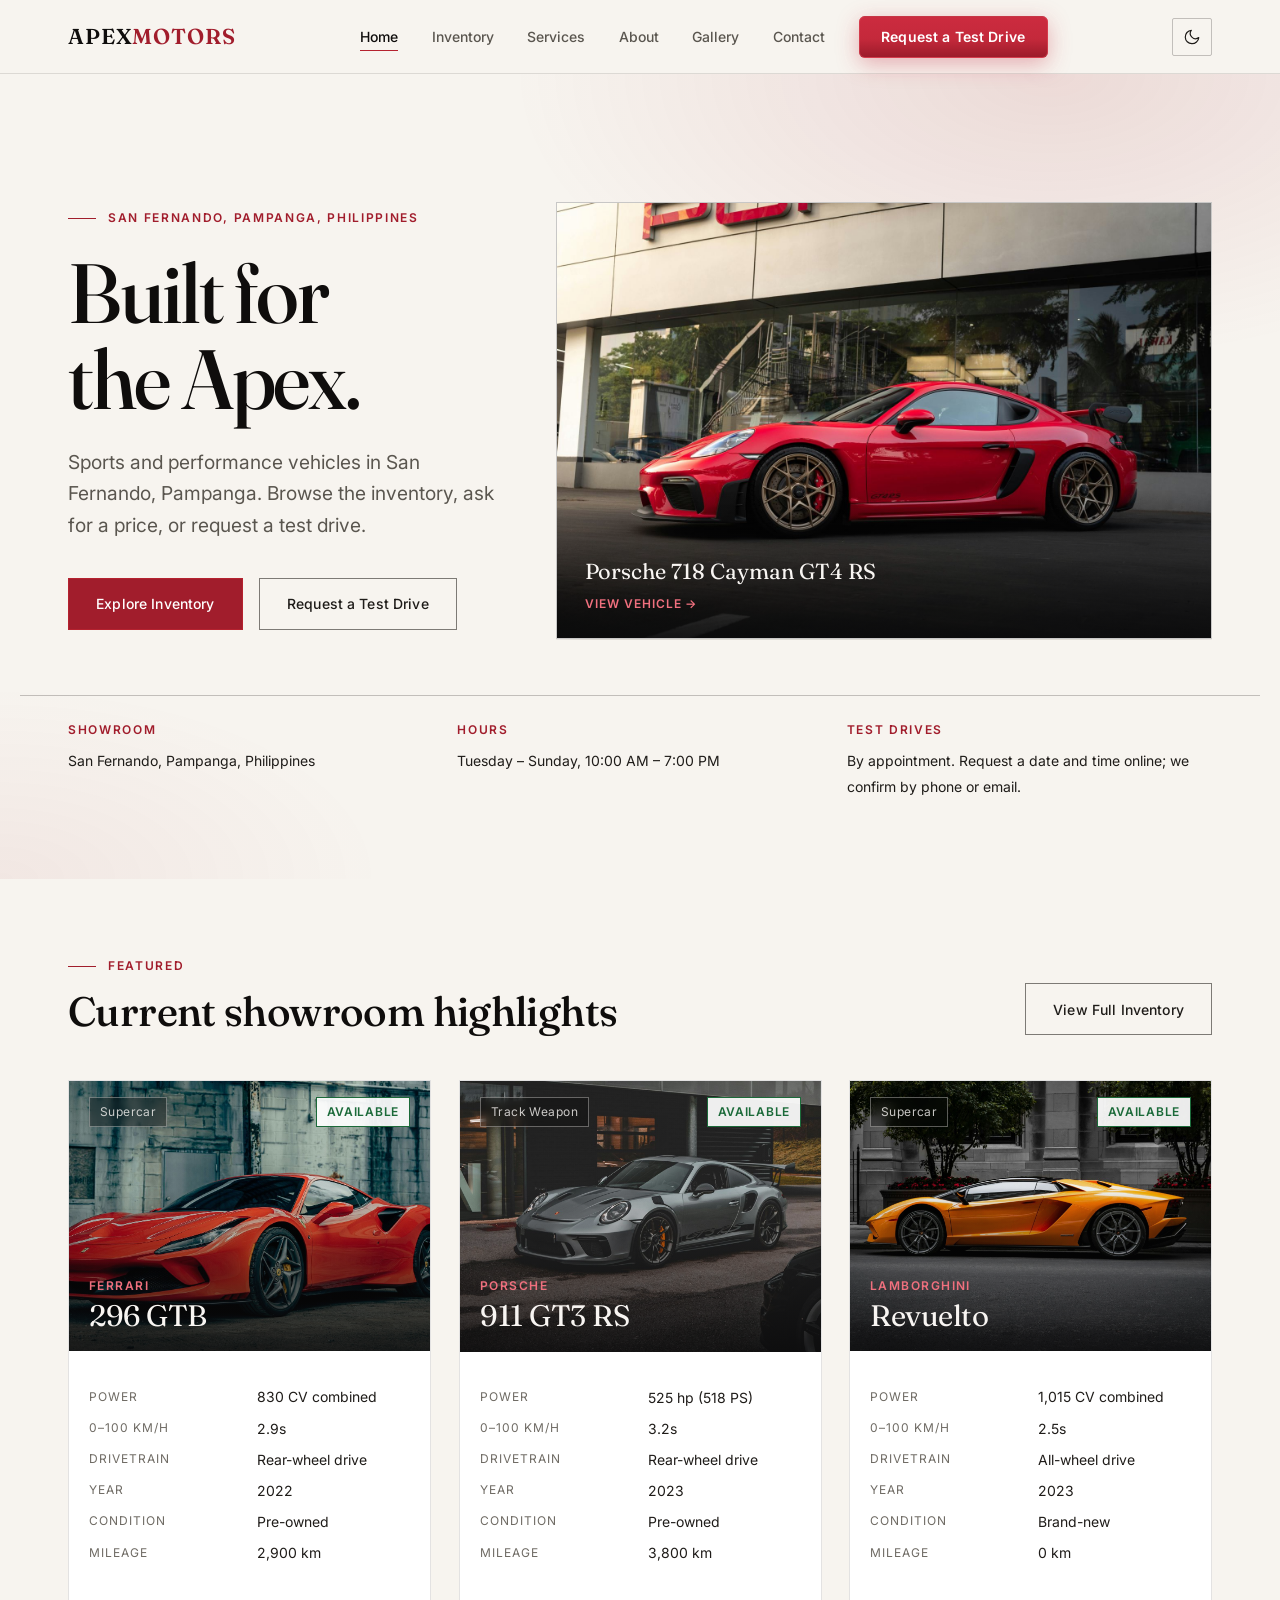
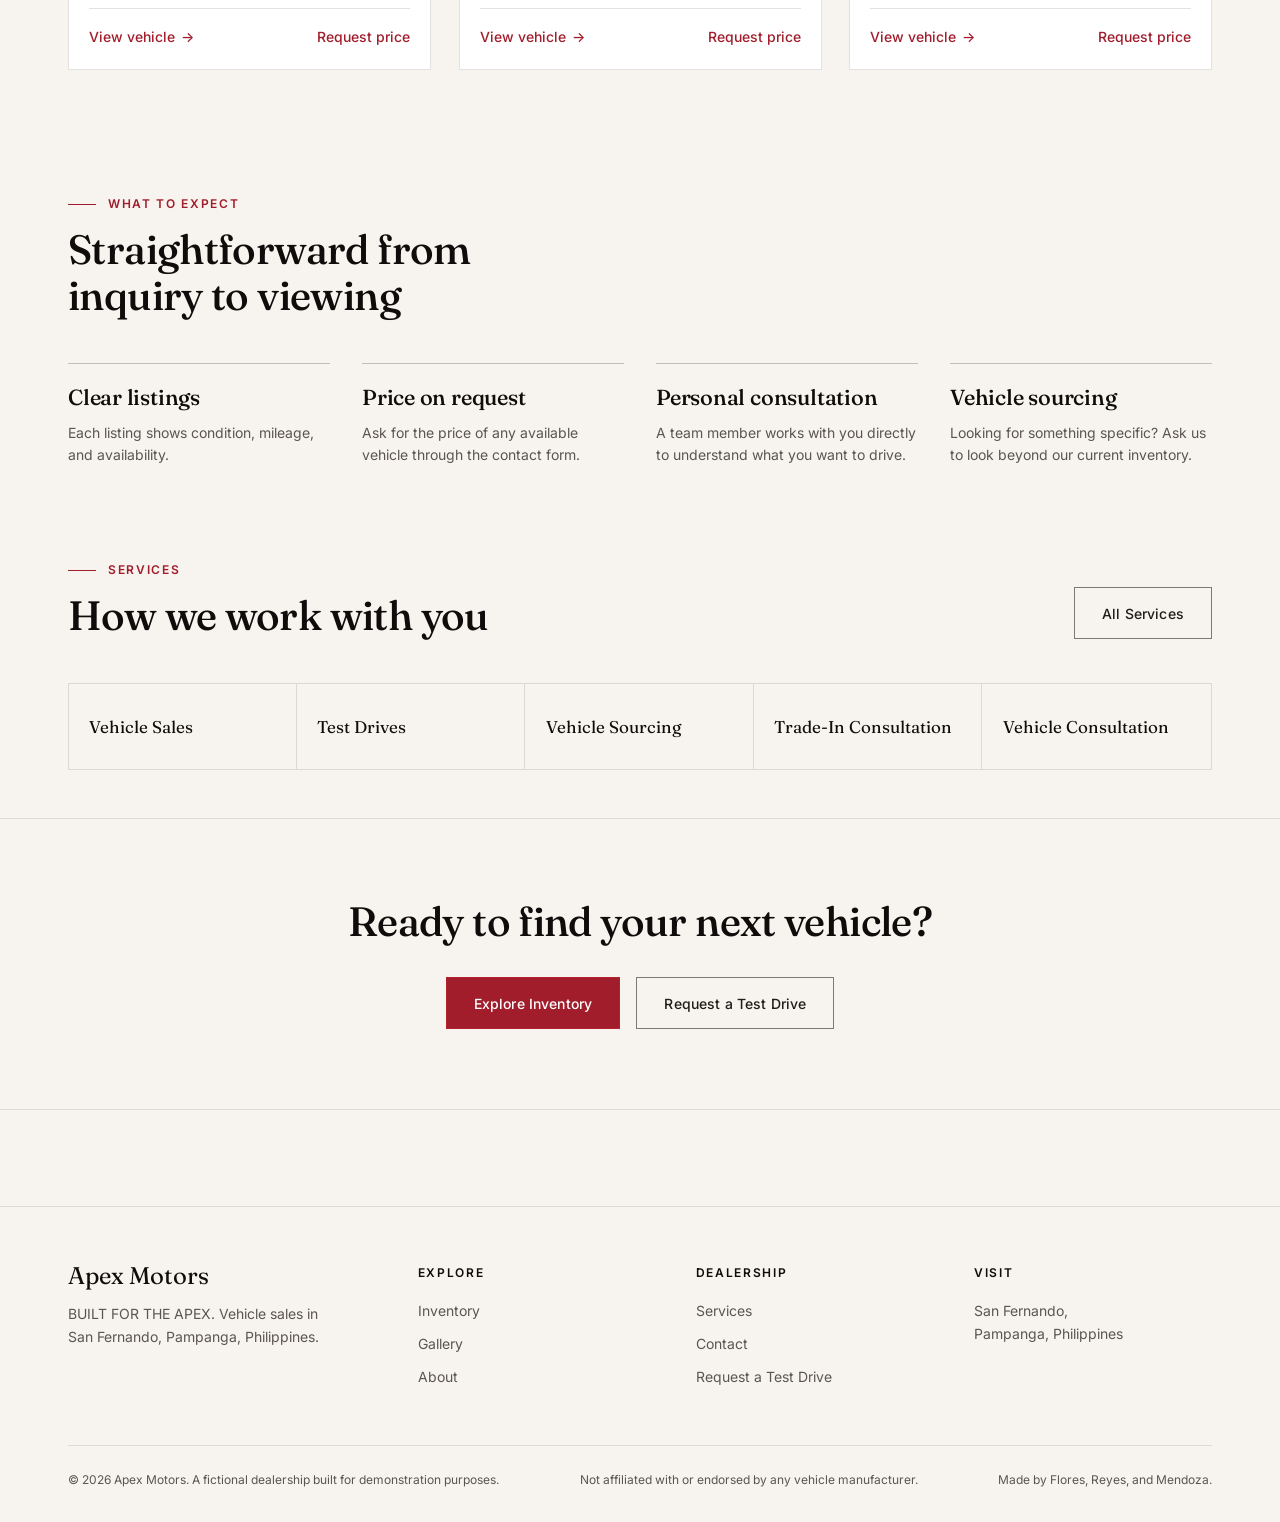
==== commit b595bf44: "Add files via upload" ====
--- a/index.html
+++ b/index.html
@@ -3,22 +3,35 @@
 <head>
     <meta charset="UTF-8" />
     <meta name="viewport" content="width=device-width, initial-scale=1.0" />
-    <title>Apex Motors — Luxury & Performance Cars, San Fernando</title>
-    <meta name="description" content="Apex Motors is a premium automotive dealership in San Fernando, Pampanga, Philippines, specializing in luxury, sports, and performance vehicles." />
-    <link rel="icon" type="image/svg+xml" href="assets/icons/favicon.svg" />
-    <link rel="icon" type="image/png" sizes="32x32" href="assets/icons/favicon-32.png" />
-    <link rel="apple-touch-icon" href="assets/icons/apple-touch-icon.png" />
+    <title>Apex Motors — Sports & Performance Vehicle Dealership</title>
+    <meta name="description" content="Apex Motors is a fictional dealership of sports and performance vehicles in San Fernando, Pampanga, Philippines." />
+    <link rel="icon" href="assets/icons/favicon.ico" sizes="48x48" />
+    <link rel="icon" type="image/png" sizes="32x32" href="assets/icons/favicon-32x32.png" />
+    <link rel="icon" type="image/png" sizes="16x16" href="assets/icons/favicon-16x16.png" />
+    <link rel="icon" type="image/png" sizes="192x192" href="assets/icons/icon-192.png" />
+    <link rel="apple-touch-icon" sizes="180x180" href="assets/icons/apple-touch-icon.png" />
     <meta name="theme-color" content="#0a0a0b" />
     <link rel="preconnect" href="https://fonts.googleapis.com" />
     <link rel="preconnect" href="https://fonts.gstatic.com" crossorigin />
     <link href="https://fonts.googleapis.com/css2?family=Fraunces:opsz,wght@9..144,400;9..144,500;9..144,600&family=Inter:wght@400;500;600&display=swap" rel="stylesheet" />
-    <script src="js/theme-init.js"></script>
+    <script>
+        /* Apply the saved (or system) theme before first paint to avoid a flash. */
+        (function () {
+            var root = document.documentElement, theme = null;
+            root.classList.add("js");
+            try { theme = localStorage.getItem("apex-theme"); } catch (e) {}
+            if (theme !== "light" && theme !== "dark") {
+                theme = window.matchMedia && window.matchMedia("(prefers-color-scheme: light)").matches ? "light" : "dark";
+            }
+            root.setAttribute("data-theme", theme);
+        })();
+    </script>
     <link rel="stylesheet" href="css/main.css" />
     <link rel="stylesheet" href="css/components.css" />
     <link rel="stylesheet" href="css/pages.css" />
+    <link rel="stylesheet" href="css/animations.css" />
 </head>
 <body>
-    <a class="skip-link" href="#main">Skip to main content</a>
 
     <header class="site-header">
         <nav class="nav container" aria-label="Primary">
@@ -32,10 +45,13 @@
                 <li><a href="about.html">About</a></li>
                 <li><a href="gallery.html">Gallery</a></li>
                 <li><a href="contact.html">Contact</a></li>
-                <li><a href="contact.html?type=test-drive" class="nav-cta">Request a Test Drive</a></li>
+                <li><a href="contact.html" class="nav-cta">Request a Test Drive</a></li>
             </ul>
-            <div class="nav-tools">
-                <button type="button" class="theme-toggle" aria-label="Switch theme"><svg class="icon-sun" viewBox="0 0 24 24" aria-hidden="true"><circle cx="12" cy="12" r="4"/><path d="M12 2v2M12 20v2M4.9 4.9l1.4 1.4M17.7 17.7l1.4 1.4M2 12h2M20 12h2M4.9 19.1l1.4-1.4M17.7 6.3l1.4-1.4"/></svg><svg class="icon-moon" viewBox="0 0 24 24" aria-hidden="true"><path d="M21 12.8A9 9 0 1 1 11.2 3a7 7 0 0 0 9.8 9.8z"/></svg></button>
+            <div class="nav-actions">
+                <button type="button" class="theme-toggle" aria-label="Switch to light mode" aria-pressed="true">
+                    <svg class="icon-sun" viewBox="0 0 24 24" aria-hidden="true"><circle cx="12" cy="12" r="4"/><path d="M12 2v2M12 20v2M4.93 4.93l1.41 1.41M17.66 17.66l1.41 1.41M2 12h2M20 12h2M4.93 19.07l1.41-1.41M17.66 6.34l1.41-1.41"/></svg>
+                    <svg class="icon-moon" viewBox="0 0 24 24" aria-hidden="true"><path d="M21 12.8A9 9 0 1 1 11.2 3a7 7 0 0 0 9.8 9.8z"/></svg>
+                </button>
                 <button class="nav-toggle" aria-expanded="false" aria-controls="primary-nav-links" aria-label="Toggle navigation menu">
                 <span class="nav-toggle-bars"><span></span><span></span><span></span></span>
             </button>
@@ -43,45 +59,40 @@
         </nav>
     </header>
 
-    <main id="main" tabindex="-1">
-        <!-- Hero: the vehicle comes first. On mobile the photo sits above the text. -->
+    <main>
+        <!-- Hero -->
         <section class="hero">
             <div class="container hero-grid">
-                <div class="hero-text">
+                <div>
                     <span class="hero-eyebrow">San Fernando, Pampanga, Philippines</span>
-                    <h1 class="hero-title">Built for<br />the <span class="accent">Apex.</span></h1>
+                    <h1 class="hero-title">Built for<br />the Apex.</h1>
                     <p class="hero-copy">
-                        Luxury, sport and performance cars, ready to view and drive at our showroom.
+                        Sports and performance vehicles in San Fernando, Pampanga. Browse the inventory,
+                        ask for a price, or request a test drive.
                     </p>
                     <div class="hero-actions btn-row">
                         <a href="inventory.html" class="btn btn-primary">Explore Inventory</a>
-                        <a href="contact.html?type=test-drive" class="btn btn-outline">Request a Test Drive</a>
-                    </div>
-                </div>
-
-                <a class="hero-media" href="vehicle.html?id=porsche-718-cayman-gt4-rs" aria-label="Featured: 2022 Porsche 718 Cayman GT4 RS. View details">
-                    <img src="assets/images/porsche-718-cayman-gt4-rs.jpg" alt="White Porsche 718 Cayman GT4 RS driving on a gravel road" width="1600" height="899" fetchpriority="high" />
-                    <span class="hero-media-caption">
-                        <small>Featured</small>
-                        2022 Porsche 718 Cayman GT4 RS
-                        <span class="hero-media-link">View details <span aria-hidden="true">&rarr;</span></span>
-                    </span>
+                        <a href="contact.html?inquiry=test-drive" class="btn btn-outline">Request a Test Drive</a>
+                    </div>
+                </div>
+                <a href="vehicle.html?id=porsche-718-cayman-gt4-rs" class="hero-visual">
+                    <img src="assets/images/porsche-718-cayman-gt4-rs.jpg" alt="Porsche 718 Cayman GT4 RS" />
+                    <span class="hero-visual-caption">Porsche 718 Cayman GT4 RS <small>View vehicle &rarr;</small></span>
                 </a>
-
-                <ul class="hero-facts" aria-label="Showroom information">
-                    <li>
-                        <span class="value">San Fernando</span>
-                        <span class="label">Showroom in Pampanga, Philippines</span>
-                    </li>
-                    <li>
-                        <span class="value">Tue &ndash; Sun</span>
-                        <span class="label">Open 10:00 AM &ndash; 7:00 PM, closed Mondays</span>
-                    </li>
-                    <li>
-                        <span class="value">By request</span>
-                        <span class="label">Test drives: send a request and our team confirms the time</span>
-                    </li>
-                </ul>
+            </div>
+            <div class="container hero-info">
+                <div class="hero-info-item">
+                    <span class="label">Showroom</span>
+                    <span class="value">San Fernando, Pampanga, Philippines</span>
+                </div>
+                <div class="hero-info-item">
+                    <span class="label">Hours</span>
+                    <span class="value">Tuesday &ndash; Sunday, 10:00 AM &ndash; 7:00 PM</span>
+                </div>
+                <div class="hero-info-item">
+                    <span class="label">Test drives</span>
+                    <span class="value">By appointment. Request a date and time online; we confirm by phone or email.</span>
+                </div>
             </div>
         </section>
 
@@ -104,26 +115,26 @@
             <div class="container">
                 <div class="section-head">
                     <div>
-                        <span class="eyebrow">Why Apex Motors</span>
-                        <h2 class="section-heading">A dealership built around the vehicle, not the sale</h2>
+                        <span class="eyebrow">What to expect</span>
+                        <h2 class="section-heading">Straightforward from inquiry to viewing</h2>
                     </div>
                 </div>
                 <div class="why-grid">
                     <div class="why-item">
-                        <h3>A focused collection</h3>
-                        <p>A small collection across four categories: Supercar, Track Weapon, Grand Tourer and Muscle. Every listing shows its condition and mileage.</p>
-                    </div>
-                    <div class="why-item">
-                        <h3>Specifications, compared fairly</h3>
-                        <p>Every listing uses the same units (hp, Nm, km/h, kg). If a figure can't be confirmed, we leave it out.</p>
+                        <h3>Clear listings</h3>
+                        <p>Each listing shows condition, mileage, and availability.</p>
+                    </div>
+                    <div class="why-item">
+                        <h3>Price on request</h3>
+                        <p>Ask for the price of any available vehicle through the contact form.</p>
                     </div>
                     <div class="why-item">
                         <h3>Personal consultation</h3>
-                        <p>You talk to a consultant first about how you'll use the car, then we shortlist. <a class="text-link" href="about.html">See how it works</a>.</p>
+                        <p>A team member works with you directly to understand what you want to drive.</p>
                     </div>
                     <div class="why-item">
                         <h3>Vehicle sourcing</h3>
-                        <p>Looking for something specific? We can source vehicles outside our current inventory.</p>
+                        <p>Looking for something specific? Ask us to look beyond our current inventory.</p>
                     </div>
                 </div>
             </div>
@@ -135,7 +146,7 @@
                 <div class="section-head">
                     <div>
                         <span class="eyebrow">Services</span>
-                        <h2 class="section-heading">What we offer</h2>
+                        <h2 class="section-heading">How we work with you</h2>
                     </div>
                     <a href="services.html" class="btn btn-outline">All Services</a>
                 </div>
@@ -155,7 +166,7 @@
                 <h2>Ready to find your next vehicle?</h2>
                 <div class="btn-row">
                     <a href="inventory.html" class="btn btn-primary">Explore Inventory</a>
-                    <a href="contact.html?type=test-drive" class="btn btn-outline">Request a Test Drive</a>
+                    <a href="contact.html?inquiry=test-drive" class="btn btn-outline">Request a Test Drive</a>
                 </div>
             </div>
         </section>
@@ -166,7 +177,7 @@
             <div class="footer-grid">
                 <div>
                     <div class="footer-brand">Apex Motors</div>
-                    <p class="footer-tagline">BUILT FOR THE APEX. Premium vehicle sales in San Fernando, Pampanga, Philippines.</p>
+                    <p class="footer-tagline">BUILT FOR THE APEX. Vehicle sales in San Fernando, Pampanga, Philippines.</p>
                 </div>
                 <div class="footer-col">
                     <div class="footer-col-title">Explore</div>
@@ -178,14 +189,13 @@
                     <div class="footer-col-title">Dealership</div>
                     <a href="services.html">Services</a>
                     <a href="contact.html">Contact</a>
-                    <a href="contact.html?type=test-drive">Request a Test Drive</a>
+                    <a href="contact.html">Request a Test Drive</a>
                 </div>
                 <div class="footer-col">
                     <div class="footer-col-title">Visit</div>
                     <p>San Fernando, Pampanga, Philippines</p>
                 </div>
             </div>
-            <p class="footer-demo-note">Demo site: the dealership, its phone number and email address are fictional. Prices, mileage and availability shown are placeholders.</p>
             <div class="footer-bottom">
                 <span>&copy; 2026 Apex Motors. A fictional dealership built for demonstration purposes.</span>
                 <span>Not affiliated with or endorsed by any vehicle manufacturer.</span>
--- a/css/main.css
+++ b/css/main.css
@@ -8,51 +8,74 @@
 :root {
     color-scheme: dark;
 
-    /* -- Color tokens (DARK, the default) ------------------------------
-       Every text token below is checked against WCAG AA (4.5:1) on bg,
-       surface and surface-alt; see README "Accessibility". */
+    /* -- Color tokens (dark theme is the default) ------------------------- */
     --color-bg: #0a0a0b;
     --color-surface: #141416;
     --color-surface-alt: #1a1a1d;
-    --color-border: rgba(236, 233, 229, 0.14);
-    --color-border-strong: rgba(236, 233, 229, 0.3);
-    --color-border-button: rgba(236, 233, 229, 0.6); /* outline buttons, inputs */
-    --color-text: #ece9e5;
-    --color-text-muted: #b9b6af;   /* was #9a978f */
-    --color-text-faint: #9f9c95;   /* was #67645e (3.2:1, failed AA) */
-    --color-accent: #c1202f;       /* fills and decoration only */
-    --color-accent-bright: #e8384d;/* large text, borders, glows */
-    --color-accent-text: #ff7184;  /* SMALL red text: labels, links, errors */
-    --color-accent-deep: #8f1523;
+    --color-border: rgba(232, 230, 227, 0.12);
+    --color-border-strong: rgba(232, 230, 227, 0.22);
+    --color-text: #e8e6e3;
+    --color-text-muted: #9a978f;
+    --color-text-faint: #67645e;
+    --color-accent: #a11d2c;
+    --color-accent-bright: #c4293b;
     --color-accent-dim: #3a0e14;
-    --color-accent-glow: rgba(232, 56, 77, 0.45);
-    --color-focus: #ffb4a8;
-    --color-btn-top: #cc2639;      /* primary button gradient; white text >= 5.4:1 */
-    --color-on-accent: #ffffff;
-
-    /* Text that always sits on a dark photo overlay, in either theme */
-    --color-on-image: #f4f1ed;
-    --color-on-image-muted: #d3d0ca;
-    --color-on-image-accent: #ff8d9c;
-    --hero-glow-1: rgba(232, 56, 77, 0.30);
-    --hero-glow-2: rgba(232, 56, 77, 0.16);
-
+    /* Dark red stays an accent (fills, rules). Small red text uses the lighter
+       --color-accent-text so it stays readable on the dark background. */
+    --color-accent-text: #f0707e;
+    --color-text-strong: #f8f5f2;
+    --color-border-emphasis: rgba(232, 230, 227, 0.55);
+    --color-focus: #e8b4ab;
+
+    /* Chrome that changes with the theme */
     --color-header-bg: rgba(10, 10, 11, 0.86);
-    --color-header-bg-solid: #0a0a0b;
-    --color-scrim: rgba(6, 6, 7, 0.9);
-    --color-tint: rgba(232, 56, 77, 0.12);       /* subtle red wash */
-    --color-tint-strong: rgba(232, 56, 77, 0.22);
-    --color-plate-a: #1c1c1f;
-    --color-plate-b: #101012;
-    --color-success: #8fdca6;
+    --color-lightbox-bg: rgba(6, 6, 7, 0.92);
+    --color-badge-bg: rgba(10, 10, 11, 0.78);
+    --shadow-pop: 0 24px 40px rgba(0, 0, 0, 0.55);
+    --shadow-card: 0 18px 40px rgba(0, 0, 0, 0.45);
+    --hero-glow-a: rgba(161, 29, 44, 0.22);
+    --hero-glow-b: rgba(161, 29, 44, 0.1);
+    --map-filter: invert(0.92) hue-rotate(180deg) contrast(0.88) saturate(0.7);
+
+    /* Status + feedback colors */
+    --status-available: #86d39b;
+    --status-reserved: #f0c36d;
+    --status-sold: #b9b5ae;
     --color-success-border: #3f7d52;
-    --color-warning: #f2c36b;
-    --color-sold: #c9c6c0;
-    --shadow-card: 0 26px 50px -22px rgba(0, 0, 0, 0.9);
+    --color-success-text: #bfe3cb;
+    --color-error-text: #f2c4c4;
+
+    /* Text that sits on top of photos always stays light, in both themes,
+       because the photo scrims are always dark. */
+    --color-on-photo: #f8f5f2;
+    --color-on-photo-muted: rgba(248, 245, 242, 0.8);
+    --color-on-photo-accent: #f0707e;
+    --color-on-photo-border: rgba(248, 245, 242, 0.35);
 
     /* -- Type ------------------------------------------------------------ */
     --font-display: "Fraunces", "Iowan Old Style", Georgia, serif;
     --font-body: "Inter", -apple-system, BlinkMacSystemFont, "Segoe UI", sans-serif;
+
+    /* Type scale. Display > H1 > H2 > H3 > H4 > lead > body > small > label.
+       Every heading and text style in the site pulls from these tokens. */
+    --fs-display: clamp(2.9rem, 6.6vw, 5.25rem);
+    --fs-h1: clamp(2.3rem, 4.8vw, 3.6rem);
+    --fs-h2: clamp(1.8rem, 3.2vw, 2.6rem);
+    --fs-h3: clamp(1.2rem, 1.7vw, 1.4rem);
+    --fs-h4: 1.0625rem;
+    --fs-lead: clamp(1.08rem, 1.5vw, 1.2rem);
+    --fs-body: 1rem;
+    --fs-small: 0.875rem;
+    --fs-label: 0.75rem;
+
+    --lh-display: 1.03;
+    --lh-heading: 1.12;
+    --lh-snug: 1.3;
+    --lh-body: 1.65;
+
+    --tracking-display: -0.025em;
+    --tracking-heading: -0.015em;
+    --tracking-label: 0.14em;
 
     /* -- Layout ----------------------------------------------------------- */
     --max-width: 1240px;
@@ -61,87 +84,47 @@
 
     /* -- Motion ------------------------------------------------------------ */
     --ease: cubic-bezier(0.4, 0, 0.2, 1);
+    --ease-out: cubic-bezier(0.16, 1, 0.3, 1);
     --duration: 0.35s;
-    --shadow-red: 0 10px 28px -8px rgba(232, 56, 77, 0.55);
-}
-
-/* -- LIGHT theme -----------------------------------------------------------
-   Applied when the user picks it (data-theme="light") or, with no stored
-   choice, when the OS prefers light. The same token set is declared twice
-   (CSS can't share one block between a media query and an attribute
-   selector without a build step), so edit both together. */
+}
+
+/* -- Light theme ------------------------------------------------------------
+   Applied with <html data-theme="light">. Only tokens change; no component
+   needs to know which theme is active. */
 :root[data-theme="light"] {
     color-scheme: light;
-    --color-bg: #ffffff;
-    --color-surface: #f6f4f1;
-    --color-surface-alt: #ece8e3;
-    --color-border: rgba(23, 23, 26, 0.14);
-    --color-border-strong: rgba(23, 23, 26, 0.3);
-    --color-border-button: rgba(23, 23, 26, 0.62);
-    --color-text: #17171a;
-    --color-text-muted: #46433d;
-    --color-text-faint: #66625b;
-    --color-accent: #b3202f;
-    --color-accent-bright: #c4283a;
-    --color-accent-text: #a51c2b;
-    --color-accent-deep: #8f1523;
-    --color-accent-dim: #fbe9ec;
-    --color-accent-glow: rgba(179, 32, 47, 0.28);
-    --color-focus: #1a4fd6;
-    --color-btn-top: #c4283a;
-    --color-header-bg: rgba(255, 255, 255, 0.9);
-    --color-header-bg-solid: #ffffff;
-    --color-scrim: rgba(14, 14, 16, 0.78);
-    --color-tint: rgba(179, 32, 47, 0.07);
-    --color-tint-strong: rgba(179, 32, 47, 0.14);
-    --color-plate-a: #e9e5e0;
-    --color-plate-b: #d9d4cd;
-    --color-success: #1d6b3a;
-    --color-success-border: #2f8a50;
-    --color-warning: #7a5200;
-    --color-sold: #5c5952;
-    --shadow-card: 0 22px 44px -24px rgba(23, 23, 26, 0.35);
-    --shadow-red: 0 10px 24px -10px rgba(179, 32, 47, 0.5);
-    --hero-glow-1: rgba(179, 32, 47, 0.14);
-    --hero-glow-2: rgba(179, 32, 47, 0.08);
-}
-
-@media (prefers-color-scheme: light) {
-    :root:not([data-theme="dark"]) {
-        color-scheme: light;
-        --color-bg: #ffffff;
-        --color-surface: #f6f4f1;
-        --color-surface-alt: #ece8e3;
-        --color-border: rgba(23, 23, 26, 0.14);
-        --color-border-strong: rgba(23, 23, 26, 0.3);
-        --color-border-button: rgba(23, 23, 26, 0.62);
-        --color-text: #17171a;
-        --color-text-muted: #46433d;
-        --color-text-faint: #66625b;
-        --color-accent: #b3202f;
-        --color-accent-bright: #c4283a;
-        --color-accent-text: #a51c2b;
-        --color-accent-deep: #8f1523;
-        --color-accent-dim: #fbe9ec;
-        --color-accent-glow: rgba(179, 32, 47, 0.28);
-        --color-focus: #1a4fd6;
-        --color-btn-top: #c4283a;
-        --color-header-bg: rgba(255, 255, 255, 0.9);
-        --color-header-bg-solid: #ffffff;
-        --color-scrim: rgba(14, 14, 16, 0.78);
-        --color-tint: rgba(179, 32, 47, 0.07);
-        --color-tint-strong: rgba(179, 32, 47, 0.14);
-        --color-plate-a: #e9e5e0;
-        --color-plate-b: #d9d4cd;
-        --color-success: #1d6b3a;
-        --color-success-border: #2f8a50;
-        --color-warning: #7a5200;
-        --color-sold: #5c5952;
-        --shadow-card: 0 22px 44px -24px rgba(23, 23, 26, 0.35);
-        --shadow-red: 0 10px 24px -10px rgba(179, 32, 47, 0.5);
-        --hero-glow-1: rgba(179, 32, 47, 0.14);
-        --hero-glow-2: rgba(179, 32, 47, 0.08);
-    }
+
+    --color-bg: #f7f4ef;
+    --color-surface: #ffffff;
+    --color-surface-alt: #efebe4;
+    --color-border: rgba(26, 22, 18, 0.12);
+    --color-border-strong: rgba(26, 22, 18, 0.24);
+    --color-text: #1f1c19;
+    --color-text-muted: #5a564f;
+    --color-text-faint: #6f6b64;
+    --color-accent: #a11d2c;
+    --color-accent-bright: #b5222f;
+    --color-accent-dim: #f3d9dc;
+    --color-accent-text: #a11d2c;
+    --color-text-strong: #0f0d0c;
+    --color-border-emphasis: rgba(26, 22, 18, 0.55);
+    --color-focus: #a11d2c;
+
+    --color-header-bg: rgba(247, 244, 239, 0.86);
+    --color-lightbox-bg: rgba(24, 20, 17, 0.72);
+    --color-badge-bg: rgba(255, 255, 255, 0.92);
+    --shadow-pop: 0 24px 40px rgba(40, 28, 20, 0.18);
+    --shadow-card: 0 18px 40px rgba(40, 28, 20, 0.14);
+    --hero-glow-a: rgba(161, 29, 44, 0.12);
+    --hero-glow-b: rgba(161, 29, 44, 0.06);
+    --map-filter: none;
+
+    --status-available: #1b6a39;
+    --status-reserved: #8a5a00;
+    --status-sold: #5a564f;
+    --color-success-border: #2f7a47;
+    --color-success-text: #1d5c33;
+    --color-error-text: #8c1a27;
 }
 
 /* -- Reset ---------------------------------------------------------------- */
@@ -153,6 +136,7 @@
 
 html {
     scroll-behavior: smooth;
+    scroll-padding-top: 5.5rem; /* keeps anchor targets clear of the sticky header */
 }
 
 body {
@@ -160,9 +144,10 @@
     background: var(--color-bg);
     color: var(--color-text);
     font-family: var(--font-body);
-    font-size: 16px;
-    line-height: 1.6;
+    font-size: var(--fs-body);
+    line-height: var(--lh-body);
     -webkit-font-smoothing: antialiased;
+    text-rendering: optimizeLegibility;
     overflow-x: hidden;
 }
 
@@ -187,16 +172,46 @@
     padding: 0;
 }
 
+/* Heading hierarchy. Bare elements get a sensible default so an unstyled
+   heading is never visually out of order; classes below (.hero-title,
+   .page-title, .section-heading) only pick which step of the scale to use. */
 h1, h2, h3, h4 {
     font-family: var(--font-display);
     font-weight: 500;
-    line-height: 1.1;
+    font-optical-sizing: auto;
+    color: var(--color-text-strong);
     margin: 0;
+    text-wrap: balance;
+}
+
+h1 {
+    font-size: var(--fs-h1);
+    line-height: var(--lh-heading);
+    letter-spacing: var(--tracking-display);
+}
+
+h2 {
+    font-size: var(--fs-h2);
+    line-height: var(--lh-heading);
+    letter-spacing: var(--tracking-heading);
+}
+
+h3 {
+    font-size: var(--fs-h3);
+    line-height: var(--lh-snug);
     letter-spacing: -0.01em;
+}
+
+h4 {
+    font-family: var(--font-body);
+    font-size: var(--fs-h4);
+    font-weight: 600;
+    line-height: var(--lh-snug);
 }
 
 p {
     margin: 0;
+    text-wrap: pretty;
 }
 
 /* Respect reduced-motion preference across the site */
@@ -243,23 +258,55 @@
     padding-inline: var(--gutter);
 }
 
-.eyebrow {
-    font-size: 0.8rem;
-    letter-spacing: 0.06em;
+/* Eyebrow: the small uppercase label that sits above a heading. */
+.eyebrow,
+.hero-eyebrow {
+    display: flex;
+    align-items: center;
+    gap: 0.75rem;
+    font-family: var(--font-body);
+    font-size: var(--fs-label);
+    font-weight: 600;
+    letter-spacing: var(--tracking-label);
     text-transform: uppercase;
+    line-height: 1.2;
     color: var(--color-accent-text);
-    font-weight: 600;
-}
-
+    margin-bottom: 1rem;
+}
+
+.eyebrow::before,
+.hero-eyebrow::before {
+    content: "";
+    flex: none;
+    width: 1.75rem;
+    height: 1px;
+    background: currentColor;
+    transform-origin: left center;
+}
+
+/* H1 on inner pages. */
+.page-title {
+    font-size: var(--fs-h1);
+    max-width: 22ch;
+}
+
+/* H2 for page sections. */
 .section-heading {
-    font-size: clamp(1.9rem, 3.5vw, 2.75rem);
-    max-width: 20ch;
-}
-
+    font-size: var(--fs-h2);
+    max-width: 22ch;
+}
+
+/* Supporting copy under a heading. */
 .section-intro {
     color: var(--color-text-muted);
-    max-width: 56ch;
-    font-size: 1.05rem;
+    max-width: 58ch;
+    font-size: var(--fs-lead);
+    line-height: 1.6;
+}
+
+/* Body copy that needs a comfortable measure. */
+.prose {
+    max-width: 65ch;
 }
 
 /* ==========================================================================
@@ -273,7 +320,11 @@
     background: var(--color-header-bg);
     backdrop-filter: blur(10px);
     border-bottom: 1px solid var(--color-border);
-    box-shadow: 0 1px 0 var(--color-tint-strong);
+    transition: box-shadow var(--duration) var(--ease), background var(--duration) var(--ease);
+}
+
+.site-header.is-scrolled {
+    box-shadow: 0 10px 30px -18px rgba(0, 0, 0, 0.6);
 }
 
 .nav {
@@ -292,7 +343,9 @@
 
 .nav-brand-mark {
     font-size: 1.35rem;
-    letter-spacing: 0.02em;
+    font-weight: 600;
+    letter-spacing: 0.04em;
+    color: var(--color-text-strong);
 }
 
 .nav-brand-mark span {
@@ -301,7 +354,7 @@
 
 .nav-brand-place {
     font-family: var(--font-body);
-    font-size: 0.7rem;
+    font-size: 0.65rem;
     color: var(--color-text-faint);
     letter-spacing: 0.08em;
     margin-top: 0.3rem;
@@ -314,193 +367,279 @@
 }
 
 .nav-links a {
-    font-size: 0.92rem;
+    font-size: var(--fs-small);
+    font-weight: 500;
     color: var(--color-text-muted);
     transition: color var(--duration) var(--ease);
     position: relative;
     padding-block: 0.25rem;
 }
 
-.nav-links a:hover,
-.nav-links a[aria-current="page"] {
-    color: var(--color-text);
-}
-
-.nav-links a:not(.nav-cta)::before {
-    content: "";
-    position: absolute;
-    left: 0;
-    right: 100%;
-    bottom: -2px;
-    height: 2px;
-    background: var(--color-accent-bright);
-    transition: right var(--duration) var(--ease);
-}
-
-.nav-links a:not(.nav-cta):hover::before {
-    right: 0;
-}
-
-.nav-links a[aria-current="page"]::after {
+/* Underline that draws in from the left on hover and stays for the
+   current page. */
+.nav-links a:not(.nav-cta)::after {
     content: "";
     position: absolute;
     left: 0;
     right: 0;
     bottom: -2px;
-    height: 2px;
+    height: 1px;
     background: var(--color-accent-bright);
-}
-
-.nav-links a.nav-cta {
-    background: linear-gradient(180deg, var(--color-btn-top), var(--color-accent) 60%, var(--color-accent-deep));
-    border: 1px solid var(--color-accent-bright);
-    padding: 0.6rem 1.25rem;
-    font-size: 0.85rem;
+    transform: scaleX(0);
+    transform-origin: left center;
+    transition: transform 0.4s var(--ease-out);
+}
+
+.nav-links a:not(.nav-cta):hover::after {
+    transform: scaleX(1);
+}
+
+.nav-links a:hover {
+    color: var(--color-text);
+}
+
+.nav-links a[aria-current="page"] {
+    color: var(--color-text-strong);
+    font-weight: 500;
+}
+
+.nav-links a[aria-current="page"]::after {
+    transform: scaleX(1);
+}
+
+.nav-links .nav-cta {
+    padding: 0.7rem 1.35rem;
+    font-size: var(--fs-small);
     font-weight: 600;
-    letter-spacing: 0.02em;
-    color: var(--color-on-accent);
-    box-shadow: 0 6px 18px -6px var(--color-accent-glow), inset 0 1px 0 rgba(255, 255, 255, 0.18);
-    transition: transform var(--duration) var(--ease), box-shadow var(--duration) var(--ease),
-        filter var(--duration) var(--ease);
-}
-
-.nav-links a.nav-cta:hover {
-    color: var(--color-on-accent);
+    letter-spacing: 0.01em;
+    color: #fff;
+    border: 1px solid rgba(220, 70, 85, 0.65);
+    border-radius: 6px;
+    background: linear-gradient(180deg, #cc2b3f 0%, #c4293b 55%, #9c1b2a 100%);
+    box-shadow: 0 6px 22px rgba(196, 41, 59, 0.35);
+    transition: background var(--duration) var(--ease), box-shadow var(--duration) var(--ease),
+        transform var(--duration) var(--ease-out);
+}
+
+.nav-links .nav-cta:hover,
+.nav-links .nav-cta:focus-visible {
+    background: linear-gradient(180deg, #d8344a 0%, #cc2b3f 55%, #a81e2e 100%);
+    box-shadow: 0 8px 28px rgba(196, 41, 59, 0.5);
+    color: #fff;
     transform: translateY(-1px);
-    filter: brightness(1.08);
-    box-shadow: 0 10px 24px -6px var(--color-accent-glow), inset 0 1px 0 rgba(255, 255, 255, 0.25);
-}
-
-.nav-links a.nav-cta[aria-current="page"]::after {
-    display: none;
-}
+}
+
+/* Theme toggle + hamburger live together on the right of the bar. */
+.nav-actions {
+    display: flex;
+    align-items: center;
+    gap: 0.6rem;
+}
+
+.theme-toggle {
+    position: relative;
+    width: 40px;
+    height: 38px;
+    padding: 0;
+    display: inline-flex;
+    align-items: center;
+    justify-content: center;
+    background: none;
+    color: var(--color-text);
+    border: 1px solid var(--color-border-strong);
+    border-radius: var(--radius);
+    overflow: hidden;
+    transition: border-color var(--duration) var(--ease), background var(--duration) var(--ease);
+}
+
+.theme-toggle:hover {
+    border-color: var(--color-accent-bright);
+    background: var(--color-surface);
+}
+
+.theme-toggle svg {
+    position: absolute;
+    width: 18px;
+    height: 18px;
+    fill: none;
+    stroke: currentColor;
+    stroke-width: 1.6;
+    stroke-linecap: round;
+    stroke-linejoin: round;
+    transition: transform 0.55s var(--ease-out), opacity 0.35s var(--ease);
+}
+
+/* The icon shows the mode you will switch TO: moon in light, sun in dark. */
+.theme-toggle .icon-sun { opacity: 1; transform: rotate(0) scale(1); }
+.theme-toggle .icon-moon { opacity: 0; transform: rotate(-90deg) scale(0.4); }
+
+:root[data-theme="light"] .theme-toggle .icon-sun { opacity: 0; transform: rotate(90deg) scale(0.4); }
+:root[data-theme="light"] .theme-toggle .icon-moon { opacity: 1; transform: rotate(0) scale(1); }
 
 .nav-toggle {
     display: none;
-    background: var(--color-tint);
-    border: 1px solid var(--color-accent-bright);
-    border-radius: 4px;
-    width: 48px;
-    height: 44px;
+    background: none;
+    border: 1px solid var(--color-border-strong);
+    width: 42px;
+    height: 38px;
     align-items: center;
     justify-content: center;
     padding: 0;
-    transition: background var(--duration) var(--ease), box-shadow var(--duration) var(--ease),
-        transform 0.15s var(--ease);
-}
-
-.nav-toggle:hover {
-    background: var(--color-tint-strong);
-}
-
-.nav-toggle:active {
-    transform: scale(0.94);
-}
-
-.nav-toggle[aria-expanded="true"] {
-    background: var(--color-accent);
-    border-color: var(--color-accent-bright);
-    box-shadow: 0 0 0 4px var(--color-tint-strong), var(--shadow-red);
-}
-
-.nav-toggle[aria-expanded="true"] .nav-toggle-bars span {
-    background: #fff;
 }
 
 .nav-toggle-bars {
     position: relative;
-    width: 22px;
-    height: 14px;
+    width: 18px;
+    height: 12px;
 }
 
 .nav-toggle-bars span {
     position: absolute;
     left: 0;
     right: 0;
-    height: 2px;
-    border-radius: 2px;
+    height: 1px;
     background: var(--color-text);
     transition: transform var(--duration) var(--ease), opacity var(--duration) var(--ease);
 }
 
 .nav-toggle-bars span:nth-child(1) { top: 0; }
-.nav-toggle-bars span:nth-child(2) { top: 50%; margin-top: -1px; }
+.nav-toggle-bars span:nth-child(2) { top: 50%; margin-top: -0.5px; }
 .nav-toggle-bars span:nth-child(3) { bottom: 0; }
 
 .nav-toggle[aria-expanded="true"] .nav-toggle-bars span:nth-child(1) {
-    transform: translateY(6px) rotate(45deg);
+    transform: translateY(5.5px) rotate(45deg);
 }
 .nav-toggle[aria-expanded="true"] .nav-toggle-bars span:nth-child(2) {
     opacity: 0;
 }
 .nav-toggle[aria-expanded="true"] .nav-toggle-bars span:nth-child(3) {
-    transform: translateY(-6px) rotate(-45deg);
+    transform: translateY(-5.5px) rotate(-45deg);
 }
 
 @media (max-width: 860px) {
-    /* backdrop-filter would make the header the containing block for the
-       fixed menu panel, collapsing it; use an opaque header here instead. */
-    .site-header {
-        backdrop-filter: none;
-        -webkit-backdrop-filter: none;
-        background: var(--color-header-bg-solid);
-    }
-
     .nav-toggle {
         display: flex;
-    }
-
+        transition: border-color var(--duration) var(--ease), background var(--duration) var(--ease);
+    }
+
+    .nav-toggle[aria-expanded="true"] {
+        border-color: var(--color-accent);
+        background: rgba(196, 41, 59, 0.08);
+    }
+
+    body.nav-open {
+        overflow: hidden;
+    }
+
+    /* The panel hangs off the bottom edge of the sticky header. It is
+       absolutely positioned (not fixed) because the header's
+       backdrop-filter would otherwise become the containing block for a
+       fixed child and break its offsets. */
     .nav-links {
-        position: fixed;
-        inset: 80px 0 0 0;
+        position: absolute;
+        top: 100%;
+        left: 0;
+        right: 0;
+        max-height: calc(100vh - 5rem);
+        max-height: calc(100dvh - 5rem);
+        overflow-y: auto;
         flex-direction: column;
-        align-items: flex-start;
+        align-items: stretch;
         gap: 0;
-        background: var(--color-header-bg-solid);
-        overflow-y: auto;
-        z-index: 99;
-        padding: 1rem var(--gutter) 2rem;
+        background: var(--color-surface);
+        padding: 0.35rem var(--gutter) 1.5rem;
+        border-bottom: 1px solid var(--color-border);
+        box-shadow: var(--shadow-pop);
+        opacity: 0;
+        visibility: hidden;
         transform: translateY(-8px);
-        opacity: 0;
         pointer-events: none;
-        transition: opacity var(--duration) var(--ease), transform var(--duration) var(--ease);
-        border-bottom: 1px solid var(--color-border);
+        transition: opacity var(--duration) var(--ease),
+                    transform var(--duration) var(--ease),
+                    visibility 0s linear var(--duration);
     }
 
     .nav-links.is-open {
         opacity: 1;
+        visibility: visible;
         transform: translateY(0);
         pointer-events: auto;
-    }
-
-    .nav-links a,
+        transition-delay: 0s;
+    }
+
+    /* Rows: full-width, hairline dividers, generous tap targets. */
+    .nav-links li {
+        opacity: 0;
+        transform: translateY(-4px);
+        transition: opacity var(--duration) var(--ease), transform var(--duration) var(--ease);
+    }
+
+    .nav-links.is-open li {
+        opacity: 1;
+        transform: none;
+    }
+
+    .nav-links.is-open li:nth-child(2) { transition-delay: 0.03s; }
+    .nav-links.is-open li:nth-child(3) { transition-delay: 0.06s; }
+    .nav-links.is-open li:nth-child(4) { transition-delay: 0.09s; }
+    .nav-links.is-open li:nth-child(5) { transition-delay: 0.12s; }
+    .nav-links.is-open li:nth-child(6) { transition-delay: 0.15s; }
+    .nav-links.is-open li:nth-child(7) { transition-delay: 0.18s; }
+
+    .nav-links a {
+        display: block;
+        width: 100%;
+        padding: 1rem 0;
+        font-size: 1rem;
+        border-bottom: 1px solid var(--color-border);
+        transition: color var(--duration) var(--ease), padding var(--duration) var(--ease);
+    }
+
+    .nav-links li:nth-last-child(2) a {
+        border-bottom-color: var(--color-border);
+    }
+
+    /* Current page: red bar on the left edge and an indented label,
+       replacing the desktop underline. */
+    .nav-links a[aria-current="page"] {
+        padding-left: 1rem;
+        border-left: 3px solid var(--color-accent-bright);
+    }
+
+    .nav-links a[aria-current="page"]::after,
+    .nav-links a:not(.nav-cta)::after {
+        display: none;
+    }
+
+    /* Call to action: full-width red button with a soft glow. */
+    .nav-links li:last-child {
+        margin-top: 1.25rem;
+    }
+
     .nav-links .nav-cta {
-        width: 100%;
-        padding: 0.9rem 0;
-        border-bottom: 1px solid var(--color-border);
-        font-size: 1rem;
-    }
-
-    .nav-links a:not(.nav-cta)::before,
-    .nav-links a[aria-current="page"]::after { display: none; }
-
-    .nav-links a[aria-current="page"] {
-        color: var(--color-text);
-        border-left: 3px solid var(--color-accent-bright);
-        padding-left: 0.9rem;
-    }
-
-    .nav-links li { width: 100%; }
-
-    .nav-links a { display: block; }
-
-    .nav-links a.nav-cta {
-        margin-top: 1.25rem;
-        justify-content: center;
+        padding: 1.05rem 1rem;
         text-align: center;
-        display: block;
-        padding: 1rem;
-        border-bottom: 1px solid var(--color-accent-bright);
+        font-size: 0.95rem;
+        font-weight: 600;
+        letter-spacing: 0.01em;
+        color: #fff;
+        border: 1px solid rgba(220, 70, 85, 0.65);
+        border-radius: var(--radius);
+        background: linear-gradient(180deg, #cc2b3f 0%, #c4293b 55%, #9c1b2a 100%);
+        box-shadow: 0 6px 22px rgba(196, 41, 59, 0.35);
+    }
+
+    .nav-links .nav-cta:hover,
+    .nav-links .nav-cta:focus-visible {
+        background: linear-gradient(180deg, #d8344a 0%, #cc2b3f 55%, #a81e2e 100%);
+        box-shadow: 0 8px 28px rgba(196, 41, 59, 0.5);
+    }
+}
+
+@media (prefers-reduced-motion: reduce) {
+    .nav-links,
+    .nav-links li {
+        transition: none !important;
     }
 }
 
@@ -523,33 +662,41 @@
 
 .footer-brand {
     font-family: var(--font-display);
-    font-size: 1.3rem;
-    color: var(--color-text);
+    font-size: 1.5rem;
+    line-height: 1.1;
+    color: var(--color-text-strong);
 }
 
 .footer-tagline {
-    margin-top: 0.6rem;
-    font-size: 0.85rem;
-    max-width: 28ch;
+    margin-top: 0.75rem;
+    font-size: var(--fs-small);
+    max-width: 30ch;
 }
 
 .footer-col-title {
-    font-size: 0.78rem;
-    color: var(--color-text);
-    letter-spacing: 0.03em;
-    margin-bottom: 0.9rem;
+    font-size: var(--fs-label);
+    font-weight: 600;
+    text-transform: uppercase;
+    color: var(--color-text-strong);
+    letter-spacing: var(--tracking-label);
+    margin-bottom: 1rem;
 }
 
 .footer-col a,
 .footer-col p {
     display: block;
-    font-size: 0.88rem;
-    margin-bottom: 0.55rem;
+    font-size: var(--fs-small);
+    margin-bottom: 0.6rem;
+}
+
+.footer-col a {
+    width: fit-content;
+    transition: color var(--duration) var(--ease), transform var(--duration) var(--ease-out);
 }
 
 .footer-col a:hover {
-    color: var(--color-accent-text);
-    text-decoration: underline;
+    color: var(--color-text-strong);
+    transform: translateX(4px);
 }
 
 .footer-bottom {
@@ -560,7 +707,7 @@
     justify-content: space-between;
     flex-wrap: wrap;
     gap: 0.75rem;
-    font-size: 0.78rem;
+    font-size: var(--fs-label);
 }
 
 @media (max-width: 760px) {
@@ -568,79 +715,3 @@
         grid-template-columns: 1fr 1fr;
     }
 }
-
-
-/* ==========================================================================
-   v8 additions: skip link, nav tools (theme toggle), footer demo note
-   ========================================================================== */
-
-.skip-link {
-    position: absolute;
-    left: 1rem;
-    top: -4rem;
-    z-index: 300;
-    background: var(--color-accent);
-    color: var(--color-on-accent);
-    padding: 0.75rem 1.1rem;
-    font-weight: 600;
-    transition: top 0.2s var(--ease);
-}
-
-.skip-link:focus {
-    top: 0.75rem;
-}
-
-/* Right-hand cluster: theme toggle + (mobile) menu button */
-.nav-tools {
-    display: flex;
-    align-items: center;
-    gap: 0.6rem;
-}
-
-.theme-toggle {
-    display: inline-flex;
-    align-items: center;
-    justify-content: center;
-    width: 44px;
-    height: 44px;
-    border: 1px solid var(--color-border-button);
-    border-radius: 4px;
-    background: transparent;
-    color: var(--color-text);
-    padding: 0;
-    transition: background var(--duration) var(--ease), border-color var(--duration) var(--ease);
-}
-
-.theme-toggle:hover {
-    background: var(--color-tint);
-    border-color: var(--color-accent-bright);
-}
-
-.theme-toggle svg {
-    width: 20px;
-    height: 20px;
-    fill: none;
-    stroke: currentColor;
-    stroke-width: 1.8;
-    stroke-linecap: round;
-    stroke-linejoin: round;
-}
-
-/* Show the icon for the mode you would switch TO */
-.theme-toggle .icon-sun { display: none; }
-:root[data-theme="light"] .theme-toggle .icon-sun { display: none; }
-:root[data-theme="light"] .theme-toggle .icon-moon { display: block; }
-:root:not([data-theme="light"]) .theme-toggle .icon-sun { display: block; }
-:root:not([data-theme="light"]) .theme-toggle .icon-moon { display: none; }
-@media (prefers-color-scheme: light) {
-    :root:not([data-theme]) .theme-toggle .icon-sun { display: none; }
-    :root:not([data-theme]) .theme-toggle .icon-moon { display: block; }
-}
-
-.footer-demo-note {
-    margin-top: 1rem;
-    font-size: 0.85rem;
-    max-width: 60ch;
-}
-
-main:focus { outline: none; }
--- a/css/components.css
+++ b/css/components.css
@@ -7,93 +7,63 @@
 /* -- Buttons ---------------------------------------------------------- */
 
 .btn {
-    position: relative;
     display: inline-flex;
     align-items: center;
-    justify-content: center;
-    gap: 0.6rem;
-    padding: 0.95rem 1.9rem;
-    font-size: 0.9rem;
-    font-weight: 600;
-    letter-spacing: 0.03em;
+    gap: 0.5rem;
+    padding: 0.85rem 1.7rem;
+    font-size: var(--fs-small);
+    font-weight: 500;
+    letter-spacing: 0.01em;
     border: 1px solid transparent;
-    cursor: pointer;
+    position: relative;
     overflow: hidden;
-    transition: transform var(--duration) var(--ease), box-shadow var(--duration) var(--ease),
-        background var(--duration) var(--ease), border-color var(--duration) var(--ease),
-        color var(--duration) var(--ease), filter var(--duration) var(--ease);
-}
-
-.btn::after {
-    content: "\2192";
-    font-weight: 400;
-    transition: transform var(--duration) var(--ease);
-}
-
-.btn.no-arrow::after {
-    content: none;
-}
-
-.btn:hover::after {
-    transform: translateX(4px);
+    transition: background var(--duration) var(--ease), border-color var(--duration) var(--ease),
+        color var(--duration) var(--ease), transform var(--duration) var(--ease-out),
+        box-shadow var(--duration) var(--ease);
+}
+
+.btn:hover {
+    transform: translateY(-2px);
 }
 
 .btn:active {
-    transform: translateY(1px) scale(0.99);
+    transform: translateY(0);
 }
 
 .btn-primary {
-    background: linear-gradient(180deg, var(--color-btn-top) 0%, var(--color-accent) 55%, var(--color-accent-deep) 100%);
-    color: var(--color-on-accent);
+    background: var(--color-accent);
+    color: #fff;
     border-color: var(--color-accent-bright);
-    box-shadow: 0 10px 26px -10px var(--color-accent-glow), inset 0 1px 0 rgba(255, 255, 255, 0.2);
-}
-
-/* soft sheen that sweeps across on hover */
-.btn-primary::before {
+}
+
+.btn-primary:hover {
+    background: var(--color-accent-bright);
+    border-color: var(--color-accent-bright);
+    box-shadow: 0 10px 26px -10px rgba(196, 41, 59, 0.7);
+}
+
+/* Light sweep across the primary button on hover */
+.btn-primary::after {
     content: "";
     position: absolute;
-    top: 0;
-    bottom: 0;
-    left: -60%;
-    width: 40%;
-    background: linear-gradient(105deg, transparent, rgba(255, 255, 255, 0.28), transparent);
-    transform: skewX(-18deg);
-    transition: left 0.7s var(--ease);
-}
-
-.btn-primary:hover {
-    transform: translateY(-2px);
-    filter: brightness(1.07);
-    box-shadow: 0 16px 34px -10px var(--color-accent-glow), 0 0 0 1px rgba(232, 56, 77, 0.35),
-        inset 0 1px 0 rgba(255, 255, 255, 0.3);
-}
-
-.btn-primary:hover::before {
-    left: 130%;
+    inset: 0;
+    background: linear-gradient(105deg, transparent 30%, rgba(255, 255, 255, 0.28) 50%, transparent 70%);
+    transform: translateX(-120%);
+}
+
+.btn-primary:hover::after {
+    transform: translateX(120%);
+    transition: transform 0.8s var(--ease-out);
 }
 
 .btn-outline {
-    border: 2px solid var(--color-border-button);
+    border-color: var(--color-border-emphasis);
     color: var(--color-text);
-    background: transparent;
 }
 
 .btn-outline:hover {
-    border-color: var(--color-accent-bright);
-    color: var(--color-text);
-    background: var(--color-tint);
-    transform: translateY(-2px);
-    box-shadow: 0 10px 24px -12px var(--color-accent-glow);
-}
-
-.btn-lg {
-    padding: 1.15rem 2.2rem;
-    font-size: 0.98rem;
-}
-
-.btn-block {
-    width: 100%;
+    border-color: var(--color-text);
+    background: var(--color-surface);
 }
 
 .btn-row {
@@ -106,46 +76,22 @@
    Because we do not have photo before, each
    card uses a typographic "spec plate" treatment instead of a photo:
    the manufacturer + model set in large display type over a dark,
-   engraved panel. This keeps the showroom feeling premium and editorial
+   engraved panel. This keeps the showroom feeling editorial
    without implying an official photo of the car. */
 
 .vehicle-card {
-    position: relative;
     border: 1px solid var(--color-border);
     background: var(--color-surface);
     display: flex;
     flex-direction: column;
-    cursor: pointer;
-    transition: border-color var(--duration) var(--ease), transform var(--duration) var(--ease),
-        box-shadow var(--duration) var(--ease), background var(--duration) var(--ease);
-}
-
-/* red accent bar that draws in along the top edge */
-.vehicle-card::before {
-    content: "";
-    position: absolute;
-    top: -1px;
-    left: -1px;
-    right: -1px;
-    height: 3px;
-    z-index: 3;
-    background: linear-gradient(90deg, var(--color-accent-bright), var(--color-accent));
-    transform: scaleX(0);
-    transform-origin: left;
-    transition: transform 0.5s var(--ease);
-}
-
-.vehicle-card:hover,
-.vehicle-card:focus-within {
-    border-color: var(--color-accent-bright);
-    transform: translateY(-8px);
-    background: var(--color-surface-alt);
-    box-shadow: var(--shadow-card), 0 0 38px -10px var(--color-accent-glow);
-}
-
-.vehicle-card:hover::before,
-.vehicle-card:focus-within::before {
-    transform: scaleX(1);
+    transition: border-color var(--duration) var(--ease), transform 0.5s var(--ease-out),
+        box-shadow 0.5s var(--ease-out);
+}
+
+.vehicle-card:hover {
+    border-color: var(--color-border-strong);
+    transform: translateY(-6px);
+    box-shadow: var(--shadow-card);
 }
 
 .vehicle-plate {
@@ -154,7 +100,7 @@
     overflow: hidden;
     background:
         radial-gradient(circle at 20% 15%, rgba(161, 29, 44, 0.35), transparent 55%),
-        linear-gradient(160deg, var(--color-plate-a) 0%, var(--color-plate-b) 70%);
+        linear-gradient(160deg, #1c1c1f 0%, #101012 70%);
     display: flex;
     align-items: flex-end;
     padding: 1.25rem;
@@ -180,44 +126,11 @@
     width: 100%;
     height: 100%;
     object-fit: cover;
-    transform: scale(1);
-    filter: brightness(0.9) saturate(1);
-    transition: transform 0.9s var(--ease), filter 0.5s var(--ease);
-}
-
-.vehicle-card:hover .vehicle-plate-photo,
-.vehicle-card:focus-within .vehicle-plate-photo {
-    transform: scale(1.09);
-    filter: brightness(1.08) saturate(1.12);
-}
-
-/* "View" pill that appears over the photo so cards read as clickable */
-.vehicle-plate-cta {
-    position: absolute;
-    right: 1rem;
-    top: 1rem;
-    z-index: 2;
-    font-size: 0.72rem;
-    font-weight: 600;
-    letter-spacing: 0.06em;
-    text-transform: uppercase;
-    background: var(--color-accent);
-    color: var(--color-on-accent);
-    padding: 0.5rem 0.9rem;
-    box-shadow: var(--shadow-red);
-    opacity: 0;
-    transform: translateY(-8px);
-    transition: opacity var(--duration) var(--ease), transform var(--duration) var(--ease);
-}
-
-.vehicle-card:hover .vehicle-plate-cta,
-.vehicle-card:focus-within .vehicle-plate-cta {
-    opacity: 1;
-    transform: translateY(0);
-}
-
-@media (hover: none) {
-    .vehicle-plate-cta { opacity: 1; transform: none; }
+    transition: transform 0.9s var(--ease-out);
+}
+
+.vehicle-card:hover .vehicle-plate-photo {
+    transform: scale(1.07);
 }
 
 /* Sits above the photo (markup order: photo, then this overlay, then the
@@ -232,31 +145,33 @@
     position: absolute;
     top: 1rem;
     left: 1.25rem;
-    font-size: 0.72rem;
-    color: var(--color-on-image);
-    border: 1px solid rgba(244, 241, 237, 0.45);
-    background: rgba(10, 10, 11, 0.62);
-    backdrop-filter: blur(6px);
+    font-size: var(--fs-label);
+    letter-spacing: 0.04em;
+    color: var(--color-on-photo-muted);
+    border: 1px solid var(--color-on-photo-border);
+    background: rgba(10, 10, 11, 0.35);
+    backdrop-filter: blur(4px);
     padding: 0.25rem 0.6rem;
-    z-index: 2;
 }
 
 .vehicle-plate-name {
     position: relative;
-    z-index: 2;
     font-family: var(--font-display);
-    color: var(--color-on-image);
-    font-size: clamp(1.4rem, 2.4vw, 1.8rem);
-    line-height: 1.05;
+    color: var(--color-on-photo);
+    font-size: clamp(1.45rem, 2.4vw, 1.85rem);
+    line-height: 1.08;
+    letter-spacing: var(--tracking-heading);
 }
 
 .vehicle-plate-name small {
     display: block;
     font-family: var(--font-body);
-    font-size: 0.74rem;
-    color: var(--color-on-image-accent);
-    letter-spacing: 0.05em;
-    margin-bottom: 0.35rem;
+    font-size: var(--fs-label);
+    font-weight: 600;
+    text-transform: uppercase;
+    color: var(--color-on-photo-accent);
+    letter-spacing: 0.12em;
+    margin-bottom: 0.4rem;
 }
 
 .vehicle-card-body {
@@ -271,12 +186,16 @@
     display: grid;
     grid-template-columns: 1fr 1fr;
     gap: 0.5rem 1rem;
-    font-size: 0.84rem;
+    font-size: var(--fs-small);
     color: var(--color-text-muted);
 }
 
 .vehicle-card-specs dt {
     color: var(--color-text-faint);
+    font-size: var(--fs-label);
+    text-transform: uppercase;
+    letter-spacing: 0.08em;
+    margin-top: 0.1rem;
 }
 
 .vehicle-card-specs dd {
@@ -286,46 +205,23 @@
 
 .vehicle-card-link {
     margin-top: auto;
-    font-size: 0.88rem;
-    font-weight: 600;
+    font-size: var(--fs-small);
+    font-weight: 500;
     color: var(--color-accent-text);
-    display: flex;
+    display: inline-flex;
     align-items: center;
-    justify-content: space-between;
     gap: 0.4rem;
     border-top: 1px solid var(--color-border);
     padding-top: 0.9rem;
-    transition: color var(--duration) var(--ease), letter-spacing var(--duration) var(--ease);
-}
-
-/* stretched link: the whole card is the click target */
-.vehicle-card-link::before {
-    content: "";
-    position: absolute;
-    inset: 0;
-    z-index: 4;
 }
 
 .vehicle-card-link .arrow {
     display: inline-block;
-    transition: transform var(--duration) var(--ease);
-}
-
-.vehicle-card:hover .vehicle-card-link {
-    color: var(--color-text);
-}
-
-.vehicle-card:hover .vehicle-card-link .arrow {
-    transform: translateX(6px);
-}
-
-.vehicle-card-link:focus-visible {
-    outline: none;
-}
-
-.vehicle-card:has(.vehicle-card-link:focus-visible) {
-    outline: 2px solid var(--color-focus);
-    outline-offset: 3px;
+    transition: transform 0.4s var(--ease-out);
+}
+
+.vehicle-card-link:hover .arrow {
+    transform: translateX(5px);
 }
 
 /* -- Filters ------------------------------------------------------------ */
@@ -348,8 +244,21 @@
 }
 
 .filter-group label {
-    font-size: 0.82rem;
+    font-size: var(--fs-label);
+    font-weight: 600;
+    text-transform: uppercase;
+    letter-spacing: 0.1em;
     color: var(--color-text-muted);
+}
+
+.filter-group select {
+    background: var(--color-bg);
+    border: 1px solid var(--color-border-strong);
+    color: var(--color-text);
+    height: 2.75rem;
+    padding: 0 0.75rem;
+    font-size: var(--fs-small);
+    transition: border-color var(--duration) var(--ease), box-shadow var(--duration) var(--ease);
 }
 
 .filter-group select:hover,
@@ -357,18 +266,13 @@
     border-color: var(--color-accent-bright);
 }
 
-.filter-group select {
-    background: var(--color-bg);
-    border: 1px solid var(--color-border-button);
-    color: var(--color-text);
-    padding: 0.6rem 0.75rem;
-    font-size: 0.9rem;
-}
-
 .filter-count {
     margin-left: auto;
-    align-self: center;
-    font-size: 0.85rem;
+    align-self: flex-end;
+    display: flex;
+    align-items: center;
+    height: 2.75rem;
+    font-size: var(--fs-small);
     color: var(--color-text-muted);
 }
 
@@ -376,71 +280,48 @@
     align-self: flex-end;
     display: inline-flex;
     align-items: center;
-    justify-content: center;
-    gap: 0.55rem;
-    min-height: 44px;
+    gap: 0.6rem;
+    height: 2.75rem;
     padding: 0 1.2rem;
-    background: var(--color-tint);
-    border: 2px solid var(--color-accent-bright);
-    border-radius: 4px;
-    color: var(--color-text);
-    font-size: 0.88rem;
+    font-size: var(--fs-small);
     font-weight: 600;
-    letter-spacing: 0.02em;
+    color: var(--color-text-strong);
+    background: rgba(196, 41, 59, 0.08);
+    border: 1px solid var(--color-accent-bright);
+    border-radius: 6px;
     transition: background var(--duration) var(--ease), box-shadow var(--duration) var(--ease),
-        border-color var(--duration) var(--ease), transform 0.15s var(--ease);
-}
-
-/* small "x" icon that turns a quarter on hover, echoing the menu button */
-.filter-reset::before {
-    content: "\2715";
-    font-size: 0.8rem;
-    line-height: 1;
-    color: var(--color-accent-text);
-    transition: transform var(--duration) var(--ease), color var(--duration) var(--ease);
+        transform var(--duration) var(--ease-out);
 }
 
 .filter-reset:hover {
-    background: var(--color-tint-strong);
-    border-color: var(--color-accent-bright);
-}
-
-.filter-reset:hover::before {
-    transform: rotate(90deg);
+    background: rgba(196, 41, 59, 0.18);
+    box-shadow: 0 6px 20px rgba(196, 41, 59, 0.28);
+    transform: translateY(-1px);
 }
 
 .filter-reset:active {
-    transform: scale(0.95);
-    background: var(--color-accent);
-    border-color: var(--color-accent-bright);
-    box-shadow: 0 0 0 4px var(--color-tint-strong), var(--shadow-red);
-    color: var(--color-on-accent);
-}
-
-.filter-reset:active::before {
-    color: var(--color-on-accent);
-}
-
-@media (max-width: 620px) {
-    .filter-bar {
-        padding: 1.25rem;
-        gap: 1.1rem;
-    }
-    .filter-group {
-        width: 100%;
-    }
-    .filter-group select {
-        width: 100%;
-        min-height: 44px;
-    }
-    .filter-reset {
-        width: 100%;
-    }
-    .filter-count {
-        margin-left: 0;
-        width: 100%;
-        text-align: center;
-    }
+    transform: translateY(0) scale(0.97);
+}
+
+/* The red cross spins and grows on hover/focus, and spins a full turn on click. */
+.filter-reset-icon {
+    width: 14px;
+    height: 14px;
+    fill: none;
+    stroke: var(--color-accent-text);
+    stroke-width: 2.4;
+    stroke-linecap: round;
+    transition: transform 0.5s var(--ease-out);
+}
+
+.filter-reset:hover .filter-reset-icon,
+.filter-reset:focus-visible .filter-reset-icon {
+    transform: rotate(180deg) scale(1.2);
+}
+
+.filter-reset:active .filter-reset-icon {
+    transform: rotate(360deg) scale(0.9);
+    transition-duration: 0.25s;
 }
 
 /* -- Forms ---------------------------------------------------------------- */
@@ -462,8 +343,9 @@
 }
 
 .form-field label {
-    font-size: 0.9rem;
-    color: var(--color-text);
+    font-size: var(--fs-small);
+    font-weight: 500;
+    color: var(--color-text-muted);
 }
 
 .form-field label .required {
@@ -474,11 +356,27 @@
 .form-field select,
 .form-field textarea {
     background: var(--color-surface);
-    border: 1px solid var(--color-border-button);
+    border: 1px solid var(--color-border-strong);
     color: var(--color-text);
     padding: 0.8rem 0.9rem;
-    font-size: 0.95rem;
+    font-size: var(--fs-body);
     font-family: inherit;
+    transition: border-color var(--duration) var(--ease), box-shadow var(--duration) var(--ease),
+        background var(--duration) var(--ease);
+}
+
+.form-field input:hover,
+.form-field select:hover,
+.form-field textarea:hover {
+    border-color: var(--color-border-emphasis);
+}
+
+.form-field input:focus,
+.form-field select:focus,
+.form-field textarea:focus {
+    border-color: var(--color-accent-bright);
+    box-shadow: 0 0 0 3px rgba(196, 41, 59, 0.18);
+    outline: none;
 }
 
 .form-field textarea {
@@ -487,7 +385,7 @@
 }
 
 .form-error {
-    font-size: 0.85rem;
+    font-size: var(--fs-label);
     color: var(--color-accent-text);
     min-height: 1em;
 }
@@ -506,7 +404,7 @@
     margin-top: 1.25rem;
     padding: 1rem 1.25rem;
     border: 1px solid var(--color-border-strong);
-    font-size: 0.9rem;
+    font-size: var(--fs-small);
     display: none;
 }
 
@@ -516,12 +414,12 @@
 
 .form-status.is-success {
     border-color: var(--color-success-border);
-    color: var(--color-success);
+    color: var(--color-success-text);
 }
 
 .form-status.is-error {
     border-color: var(--color-accent-bright);
-    color: var(--color-accent-text);
+    color: var(--color-error-text);
 }
 
 @media (max-width: 700px) {
@@ -562,7 +460,7 @@
     inset: 0;
     background:
         radial-gradient(circle at 75% 20%, rgba(161, 29, 44, 0.28), transparent 60%),
-        linear-gradient(200deg, var(--color-plate-a), var(--color-plate-b));
+        linear-gradient(200deg, #1d1d20, #0d0d0e);
 }
 
 .gallery-item-photo {
@@ -571,28 +469,12 @@
     width: 100%;
     height: 100%;
     object-fit: cover;
-    transition: transform 0.9s var(--ease), filter 0.5s var(--ease);
+    transition: transform 1s var(--ease-out), filter 0.6s var(--ease);
 }
 
 .gallery-item:hover .gallery-item-photo,
 .gallery-item:focus-visible .gallery-item-photo {
-    transform: scale(1.07);
-    filter: brightness(1.1);
-}
-
-.gallery-item::after {
-    content: "";
-    position: absolute;
-    inset: 0;
-    border: 2px solid transparent;
-    transition: border-color var(--duration) var(--ease);
-    pointer-events: none;
-    z-index: 2;
-}
-
-.gallery-item:hover::after,
-.gallery-item:focus-visible::after {
-    border-color: var(--color-accent-bright);
+    transform: scale(1.06);
 }
 
 /* Sits above the photo so the label stays legible over any image. */
@@ -605,16 +487,24 @@
 .gallery-item-label {
     position: relative;
     font-family: var(--font-display);
-    color: var(--color-on-image);
-    font-size: 1.05rem;
+    color: var(--color-on-photo);
+    font-size: 1.15rem;
+    line-height: 1.15;
+    transition: transform 0.5s var(--ease-out);
+}
+
+.gallery-item:hover .gallery-item-label {
+    transform: translateY(-4px);
 }
 
 .gallery-item-label small {
     display: block;
     font-family: var(--font-body);
-    font-size: 0.75rem;
-    color: var(--color-on-image-muted);
-    margin-top: 0.2rem;
+    font-size: var(--fs-label);
+    letter-spacing: 0.1em;
+    text-transform: uppercase;
+    color: var(--color-on-photo-muted);
+    margin-top: 0.3rem;
 }
 
 @media (max-width: 760px) {
@@ -627,7 +517,56 @@
     }
 }
 
-/* -- Lightbox: see v8 block at end of file -- */
+/* -- Lightbox ------------------------------------------------------------- */
+
+.lightbox {
+    position: fixed;
+    inset: 0;
+    background: var(--color-lightbox-bg);
+    display: none;
+    align-items: center;
+    justify-content: center;
+    z-index: 200;
+    padding: var(--gutter);
+}
+
+.lightbox.is-open {
+    display: flex;
+}
+
+.lightbox-panel {
+    background: var(--color-surface);
+    border: 1px solid var(--color-border-strong);
+    max-width: 960px;
+    max-height: 100%;
+    overflow-y: auto;
+    width: 100%;
+    padding: 2.5rem;
+    position: relative;
+}
+
+.lightbox-close {
+    position: absolute;
+    top: 1rem;
+    right: 1rem;
+    background: none;
+    border: 1px solid var(--color-border-strong);
+    color: var(--color-text);
+    width: 36px;
+    height: 36px;
+}
+
+.lightbox-title {
+    margin-top: 1rem;
+    font-size: var(--fs-h2);
+}
+
+.lightbox-desc {
+    color: var(--color-text-muted);
+    font-size: var(--fs-lead);
+    margin-top: 0.75rem;
+    max-width: 60ch;
+}
 
 /* -- Small reusable bits -------------------------------------------------- */
 
@@ -640,7 +579,9 @@
 .tag {
     border: 1px solid var(--color-border-strong);
     padding: 0.4rem 0.85rem;
-    font-size: 0.82rem;
+    font-size: var(--fs-label);
+    letter-spacing: 0.06em;
+    text-transform: uppercase;
     color: var(--color-text-muted);
 }
 
@@ -651,359 +592,176 @@
     margin: 3rem 0;
 }
 
-
-/* -- Mobile: keep card text and badges from colliding ------------------ */
-@media (max-width: 620px) {
-    .vehicle-plate {
-        padding: 1rem;
-    }
-    .vehicle-plate-category,
-    .vehicle-plate-cta {
-        top: 0.75rem;
-        font-size: 0.66rem;
-        padding: 0.3rem 0.6rem;
-    }
-    .vehicle-plate-category { left: 1rem; }
-    .vehicle-plate-cta { right: 0.75rem; }
-    .vehicle-plate-name {
-        font-size: clamp(1.25rem, 6vw, 1.5rem);
-        overflow-wrap: anywhere;
-    }
-    .vehicle-card-specs {
-        font-size: 0.8rem;
-        gap: 0.4rem 0.75rem;
-    }
-    .vehicle-card-link { font-size: 0.85rem; }
-}
-
-/* ==========================================================================
-   v8 components: status/price badges, skeleton loading, form states,
-   lightbox, demo notices
-   ========================================================================== */
-
-/* -- Buying info on cards ------------------------------------------------ */
-.vehicle-card-buy {
+/* -- Enlarged gallery photo ------------------------------------------------ */
+
+.lightbox-photo {
+    display: block;
+    width: 100%;
+    max-height: 62vh;
+    object-fit: contain;
+    background: #000;
+    margin-bottom: 1.25rem;
+}
+
+.lightbox-photo[hidden] {
+    display: none;
+}
+
+.lightbox-close {
+    z-index: 1;
+    background: rgba(10, 10, 11, 0.75);
+    cursor: pointer;
+}
+
+/* -- Availability badge, card actions, form notes --------------------------- */
+
+.status-badge {
+    display: inline-block;
+    padding: 0.25rem 0.6rem;
+    font-size: var(--fs-label);
+    font-weight: 600;
+    letter-spacing: 0.06em;
+    text-transform: uppercase;
+    border: 1px solid currentColor;
+    background: var(--color-badge-bg);
+}
+
+.status-available { color: var(--status-available); }
+.status-reserved { color: var(--status-reserved); }
+.status-sold { color: var(--status-sold); }
+
+.vehicle-plate .status-badge {
+    position: absolute;
+    top: 1rem;
+    right: 1.25rem;
+}
+
+.vehicle-card-actions {
     display: flex;
     justify-content: space-between;
-    align-items: center;
-    gap: 0.75rem;
-    flex-wrap: wrap;
-}
-
-.vehicle-price {
-    font-family: var(--font-display);
-    font-size: 1.35rem;
-    line-height: 1.1;
-}
-
-.vehicle-price.is-request {
-    font-family: var(--font-body);
-    font-size: 0.95rem;
+    gap: 1rem;
+    margin-top: 1rem;
+    padding-top: 1rem;
+    border-top: 1px solid var(--color-border);
+}
+
+.vehicle-card-actions .vehicle-card-link {
+    border: 0;
+    margin: 0;
+    padding: 0;
+}
+
+.form-field[hidden],
+.form-hint[hidden],
+.required[hidden] {
+    display: none;
+}
+
+.form-hint,
+.form-note {
+    font-size: var(--fs-small);
+    color: var(--color-text-muted);
+}
+
+.form-hint {
+    grid-column: 1 / -1;
+    margin: 0;
+}
+
+.form-note {
+    margin-top: 1.5rem;
+    padding-left: 1rem;
+    border-left: 3px solid var(--color-accent-bright);
+}
+
+/* -- CTA button: red gradient with a glow and a sliding arrow ------------------ */
+
+.btn-cta {
+    padding: 0.85rem 1.5rem;
     font-weight: 600;
+    color: #fff;
+    border: 1px solid rgba(220, 70, 85, 0.65);
+    border-radius: 6px;
+    background: linear-gradient(180deg, #cc2b3f 0%, #c4293b 55%, #9c1b2a 100%);
+    box-shadow: 0 6px 22px rgba(196, 41, 59, 0.35);
+}
+
+.btn-cta:hover,
+.btn-cta:focus-visible {
+    background: linear-gradient(180deg, #d8344a 0%, #cc2b3f 55%, #a81e2e 100%);
+    box-shadow: 0 8px 28px rgba(196, 41, 59, 0.5);
+}
+
+.btn-cta .arrow {
+    display: inline-block;
+    transition: transform 0.4s var(--ease-out);
+}
+
+.btn-cta:hover .arrow {
+    transform: translateX(5px);
+}
+
+/* -- Lightbox view buttons ------------------------------------------------------------ */
+
+.lightbox-views {
+    display: flex;
+    gap: 0.5rem;
+    margin-bottom: 1.25rem;
+}
+
+.lightbox-views[hidden] {
+    display: none;
+}
+
+.lightbox-view-btn {
+    padding: 0.5rem 1rem;
+    font-size: var(--fs-label);
+    font-weight: 600;
+    letter-spacing: 0.1em;
+    text-transform: uppercase;
     color: var(--color-text-muted);
-}
-
-.vehicle-condition {
-    font-size: 0.88rem;
-    color: var(--color-text-muted);
-    margin-top: -0.45rem;
-}
-
-/* Status uses text + a dot, never colour alone */
-.status-badge {
-    display: inline-flex;
-    align-items: center;
-    gap: 0.4rem;
-    font-size: 0.78rem;
-    font-weight: 600;
-    letter-spacing: 0.03em;
-    padding: 0.25rem 0.65rem;
-    border: 1px solid currentColor;
-    border-radius: 999px;
-    white-space: nowrap;
-}
-
-.status-badge::before {
+    background: none;
+    border: 1px solid var(--color-border-strong);
+    transition: color var(--duration) var(--ease), border-color var(--duration) var(--ease),
+        background var(--duration) var(--ease);
+}
+
+.lightbox-view-btn:hover {
+    color: var(--color-text-strong);
+    border-color: var(--color-border-emphasis);
+}
+
+.lightbox-view-btn[aria-pressed="true"] {
+    color: #fff;
+    background: var(--color-accent);
+    border-color: var(--color-accent-bright);
+}
+
+/* -- Whole card is clickable ----------------------------------------------------------
+   The "View vehicle" link stretches over the entire card; "Request price"
+   sits above it so it still works as its own link. */
+
+.vehicle-card {
+    cursor: pointer;
+}
+
+.vehicle-card-main-link::before {
     content: "";
-    width: 0.5rem;
-    height: 0.5rem;
-    border-radius: 50%;
-    background: currentColor;
-}
-
-.status-available { color: var(--color-success); }
-.status-reserved { color: var(--color-warning); }
-.status-sold { color: var(--color-sold); }
-.status-sold::before { border-radius: 1px; }
-
-.vehicle-card.is-sold .vehicle-plate-photo {
-    filter: grayscale(0.85) brightness(0.8);
-}
-
-.vehicle-card.is-sold:hover .vehicle-plate-photo {
-    filter: grayscale(0.4) brightness(0.95);
-}
-
-/* -- Image skeletons + fade-in ---------------------------------------------
-   Wrappers get .is-loading until their <img> loads (imageLoad.js). The
-   shimmer sits on the wrapper; the image is transparent until .is-loaded. */
-.is-loading {
+    position: absolute;
+    inset: 0;
+    z-index: 1;
+}
+
+.vehicle-card-actions .vehicle-card-link:not(.vehicle-card-main-link) {
     position: relative;
-}
-
-.is-loading::after {
-    content: "";
-    position: absolute;
-    inset: 0;
-    z-index: 1;
-    pointer-events: none;
-    background: linear-gradient(100deg, transparent 20%, var(--color-tint-strong) 50%, transparent 80%);
-    background-size: 220% 100%;
-    animation: skeleton 1.4s linear infinite;
-}
-
-@keyframes skeleton {
-    from { background-position: 120% 0; }
-    to { background-position: -120% 0; }
-}
-
-.vehicle-plate-photo,
-.gallery-item-photo,
-.vg-main,
-.lightbox-img {
-    opacity: 0;
-    transition: opacity 0.6s var(--ease), transform 0.9s var(--ease), filter 0.5s var(--ease);
-}
-
-.vehicle-plate-photo.is-loaded,
-.gallery-item-photo.is-loaded,
-.vg-main.is-loaded,
-.lightbox-img.is-loaded {
-    opacity: 1;
-}
-
-/* If scripts fail the images must still show */
-.no-js .vehicle-plate-photo,
-.no-js .gallery-item-photo { opacity: 1; }
-
-.has-error::before { content: "Image unavailable"; position: absolute; inset: 0; display: grid; place-items: center; color: var(--color-text-muted); font-size: 0.85rem; z-index: 1; }
-
-/* -- Demo notices ------------------------------------------------------------ */
-.demo-note {
-    font-size: 0.85rem;
-    color: var(--color-text-muted);
-    margin-top: 0.9rem;
-    padding-left: 0.8rem;
-    border-left: 2px solid var(--color-accent-bright);
-    max-width: 70ch;
-}
-
-.demo-banner {
-    border: 1px solid var(--color-accent-bright);
-    background: var(--color-tint);
-    padding: 0.9rem 1.1rem;
-    font-size: 0.92rem;
-    margin-bottom: 1.75rem;
-}
-
-.demo-tag {
-    display: inline-block;
-    margin-left: 0.4rem;
-    font-family: var(--font-body);
-    font-size: 0.7rem;
-    font-weight: 600;
-    letter-spacing: 0.04em;
-    text-transform: uppercase;
-    color: var(--color-accent-text);
-    border: 1px solid var(--color-accent-bright);
-    padding: 0.1rem 0.45rem;
-    vertical-align: middle;
-}
-
-.text-link {
-    color: var(--color-accent-text);
-    font-weight: 600;
-    text-decoration: underline;
-    text-underline-offset: 3px;
-}
-
-.text-link:hover { color: var(--color-text); }
-
-/* -- Form: hints, summary, loading, confirmation ------------------------------ */
-.form-hint {
-    font-size: 0.88rem;
-    color: var(--color-text-muted);
-}
-
-.form-hint:empty { display: none; }
-
-.form-field[hidden] { display: none; }
-
-.form-field[data-invalid="true"] input,
-.form-field[data-invalid="true"] select,
-.form-field[data-invalid="true"] textarea {
-    border-width: 2px;
-}
-
-.form-error:not(:empty)::before { content: "\26A0\FE0E  "; }
-
-.form-summary {
-    border: 2px solid var(--color-accent-bright);
-    background: var(--color-tint);
-    padding: 1rem 1.25rem;
-    margin-bottom: 1.5rem;
-    font-size: 0.95rem;
-}
-
-.form-summary ul { margin-top: 0.6rem; display: grid; gap: 0.3rem; }
-.form-summary a { color: var(--color-accent-text); text-decoration: underline; text-underline-offset: 3px; }
-.form-summary[hidden] { display: none; }
-
-.form-status-live { margin-top: 0.9rem; font-size: 0.9rem; color: var(--color-text-muted); min-height: 1.4em; }
-
-.spinner {
-    display: none;
-    width: 1rem;
-    height: 1rem;
-    border: 2px solid rgba(255, 255, 255, 0.4);
-    border-top-color: #fff;
-    border-radius: 50%;
-    animation: spin 0.7s linear infinite;
-}
-
-@keyframes spin { to { transform: rotate(360deg); } }
-
-.btn.is-loading .spinner { display: inline-block; }
-.btn:disabled { cursor: progress; opacity: 0.85; transform: none; }
-
-.form-confirmation {
-    border: 2px solid var(--color-success-border);
-    background: var(--color-surface);
-    padding: 2rem;
-    display: grid;
-    gap: 1.1rem;
-}
-
-.form-confirmation[hidden] { display: none; }
-.form-confirmation h2 { font-size: 1.6rem; color: var(--color-success); }
-.demo-banner-inline { border-left: 3px solid var(--color-accent-bright); padding-left: 0.8rem; }
-.confirm-rows { display: grid; gap: 0.5rem; margin: 0; }
-.confirm-rows div { display: grid; grid-template-columns: 9rem 1fr; gap: 1rem; border-bottom: 1px solid var(--color-border); padding-bottom: 0.5rem; }
-.confirm-rows dt { color: var(--color-text-muted); }
-.confirm-rows dd { margin: 0; }
-
-/* -- Lightbox (image viewer) ---------------------------------------------------- */
-body.modal-open { overflow: hidden; }
-
-.lightbox {
-    position: fixed;
-    inset: 0;
-    background: var(--color-scrim);
-    display: none;
-    align-items: center;
-    justify-content: center;
-    z-index: 200;
-    padding: clamp(0.5rem, 3vw, 2rem);
-    overflow-y: auto;
-}
-
-.lightbox.is-open { display: flex; animation: lb-in 0.25s var(--ease); }
-
-@keyframes lb-in { from { opacity: 0; } to { opacity: 1; } }
-
-.lightbox-panel {
-    background: var(--color-surface);
-    border: 1px solid var(--color-border-strong);
-    max-width: 1000px;
-    width: 100%;
-    max-height: calc(100vh - 1rem);
-    overflow-y: auto;
-    position: relative;
-    margin: auto;
-}
-
-.lightbox-close {
-    position: absolute;
-    top: 0.75rem;
-    right: 0.75rem;
-    z-index: 3;
-    width: 44px;
-    height: 44px;
-    font-size: 1.6rem;
-    line-height: 1;
-    background: rgba(10, 10, 11, 0.75);
-    border: 1px solid rgba(244, 241, 237, 0.7);
-    color: #fff;
-}
-
-.lightbox-close:hover { background: var(--color-accent); }
-
-.lightbox-stage {
-    position: relative;
-    aspect-ratio: 16 / 10;
-    background: var(--color-plate-b);
-    overflow: hidden;
-}
-
-.lightbox-img { width: 100%; height: 100%; object-fit: cover; }
-
-.lightbox-nav {
-    position: absolute;
-    top: 50%;
-    transform: translateY(-50%);
     z-index: 2;
-    width: 44px;
-    height: 44px;
-    background: rgba(10, 10, 11, 0.7);
-    border: 1px solid rgba(244, 241, 237, 0.6);
-    color: #fff;
-    font-size: 1.1rem;
-}
-
-.lightbox-nav:hover { background: var(--color-accent); }
-.lightbox-prev { left: 0.75rem; }
-.lightbox-next { right: 0.75rem; }
-
-.lightbox-thumbs { display: flex; gap: 0.5rem; padding: 0.6rem 1.25rem 0; flex-wrap: wrap; }
-.lightbox-thumbs:empty { display: none; }
-.lightbox-thumb { width: 72px; aspect-ratio: 16 / 10; padding: 0; border: 2px solid var(--color-border); background: none; overflow: hidden; }
-.lightbox-thumb img { width: 100%; height: 100%; object-fit: cover; }
-.lightbox-thumb.is-active { border-color: var(--color-accent-bright); }
-
-.lightbox-info { padding: 1.25rem 1.5rem 1.75rem; display: grid; gap: 0.7rem; }
-.lightbox-head { display: flex; justify-content: space-between; align-items: center; gap: 1rem; }
-.lightbox-count { font-size: 0.85rem; color: var(--color-text-muted); }
-.lightbox-title { font-size: clamp(1.5rem, 3vw, 2rem); margin: 0; }
-.lightbox-meta { font-weight: 600; }
-.lightbox-desc { color: var(--color-text-muted); max-width: 70ch; }
-.lightbox-link { justify-self: start; margin-top: 0.4rem; }
-
-@media (max-width: 620px) {
-    .lightbox-info { padding: 1rem 1.1rem 1.4rem; }
-    .lightbox-link { justify-self: stretch; }
-    .confirm-rows div { grid-template-columns: 1fr; gap: 0.1rem; }
-}
-
-/* Gallery tiles: fixed ratio is already set; make sure focus is visible */
-.gallery-item:focus-visible { outline: 3px solid var(--color-focus); outline-offset: -3px; }
-
-/* Lightbox on wide screens: photo left, details right, so the whole
-   dialog (including "View Vehicle Details") fits without scrolling. */
-@media (min-width: 900px) {
-    .lightbox-panel {
-        display: grid;
-        grid-template-columns: 1.7fr 1fr;
-        grid-template-areas: "stage info" "thumbs info";
-        grid-template-rows: auto 1fr;
-        align-items: start;
-        max-width: 1100px;
-    }
-    .lightbox-stage { grid-area: stage; aspect-ratio: 4 / 3; }
-    .lightbox-thumbs { grid-area: thumbs; padding-bottom: 0.9rem; }
-    .lightbox-info { grid-area: info; padding: 3.4rem 1.75rem 1.75rem; align-content: start; }
-}
-
-@media (min-width: 900px) {
-    .lightbox-stage { aspect-ratio: auto; height: 100%; min-height: 440px; }
-    .lightbox-img { position: absolute; inset: 0; }
-}
+}
+
+.vehicle-card:hover .vehicle-card-main-link .arrow {
+    transform: translateX(5px);
+}
+
+/* Gallery lightbox: link through to the specs */
+.lightbox-specs {
+    margin-top: 1.5rem;
+}
--- a/css/pages.css
+++ b/css/pages.css
@@ -3,21 +3,16 @@
    ========================================================================== */
 
 .page-header {
-    padding-block: 3.5rem 2.5rem;
+    padding-block: 5rem 3rem;
     border-bottom: 1px solid var(--color-border);
 }
 
-.page-header .eyebrow {
-    margin-bottom: 0.9rem;
-    display: block;
-}
-
 .page-header .section-intro {
-    margin-top: 0.75rem;
+    margin-top: 1.25rem;
 }
 
 section {
-    padding-block: 4.5rem;
+    padding-block: 5rem;
 }
 
 section.tight {
@@ -28,7 +23,7 @@
 
 .hero {
     position: relative;
-    padding-block: clamp(1.75rem, 4vw, 3rem) 4rem;
+    padding-block: clamp(4rem, 12vw, 8rem) 5rem;
     overflow: hidden;
 }
 
@@ -37,12 +32,10 @@
     position: absolute;
     inset: 0;
     background:
-        radial-gradient(ellipse 65% 70% at 85% 5%, var(--hero-glow-1), transparent 62%),
-        radial-gradient(ellipse 45% 45% at 0% 100%, var(--hero-glow-2), transparent 62%);
+        radial-gradient(ellipse 70% 60% at 82% 0%, var(--hero-glow-a), transparent 60%),
+        radial-gradient(ellipse 50% 40% at 0% 100%, var(--hero-glow-b), transparent 60%);
     pointer-events: none;
     z-index: -1;
-    -webkit-mask-image: linear-gradient(180deg, #000 55%, transparent 100%);
-    mask-image: linear-gradient(180deg, #000 55%, transparent 100%);
 }
 
 .hero-grid {
@@ -53,32 +46,15 @@
 }
 
 .hero-eyebrow {
-    color: var(--color-accent-text);
-    font-size: 0.8rem;
-    font-weight: 600;
-    letter-spacing: 0.14em;
-    text-transform: uppercase;
-    margin-bottom: 1rem;
-    display: flex;
-    align-items: center;
-    gap: 0.75rem;
-}
-
-.hero-eyebrow::before {
-    content: "";
-    width: 2rem;
-    height: 2px;
-    background: var(--color-accent-bright);
-}
-
+    margin-bottom: 1.5rem;
+}
+
+/* Display: the single largest step of the type scale, used once per site. */
 .hero-title {
-    font-size: clamp(2.75rem, 6.5vw, 5.1rem);
-    animation: hero-rise 0.8s var(--ease) both;
-}
-
-@keyframes hero-rise {
-    from { opacity: 0; transform: translateY(14px); }
-    to { opacity: 1; transform: translateY(0); }
+    font-size: var(--fs-display);
+    line-height: var(--lh-display);
+    letter-spacing: var(--tracking-display);
+    font-weight: 500;
 }
 
 .hero-tagline {
@@ -90,22 +66,17 @@
 
 .hero-copy {
     color: var(--color-text-muted);
-    font-size: 1.05rem;
-    max-width: 40ch;
-    margin-top: 1.25rem;
+    font-size: var(--fs-lead);
+    max-width: 48ch;
+    margin-top: 1.5rem;
 }
 
 .hero-actions {
-    margin-top: 1.9rem;
-}
-
-.hero-title .accent {
-    color: var(--color-accent-bright);
-    text-shadow: 0 0 40px var(--color-accent-glow);
+    margin-top: 2.25rem;
 }
 
 .hero-meta {
-    border-left: 2px solid var(--color-accent);
+    border-left: 1px solid var(--color-border-strong);
     padding-left: 1.75rem;
     display: flex;
     flex-direction: column;
@@ -114,12 +85,12 @@
 
 .hero-meta-item .value {
     font-family: var(--font-display);
-    font-size: 1.9rem;
+    font-size: 1.6rem;
     display: block;
 }
 
 .hero-meta-item .label {
-    font-size: 0.88rem;
+    font-size: 0.78rem;
     color: var(--color-text-muted);
     margin-top: 0.2rem;
     display: block;
@@ -179,8 +150,10 @@
 .why-item {
     border-top: 1px solid var(--color-border-strong);
     padding-top: 1.25rem;
+}
+
+.why-item {
     position: relative;
-    transition: border-color var(--duration) var(--ease), transform var(--duration) var(--ease);
 }
 
 .why-item::before {
@@ -188,24 +161,26 @@
     position: absolute;
     top: -1px;
     left: 0;
-    width: 2.5rem;
+    width: 100%;
     height: 2px;
     background: var(--color-accent-bright);
-    transition: width 0.5s var(--ease);
+    transform: scaleX(0);
+    transform-origin: left center;
+    transition: transform 0.6s var(--ease-out);
 }
 
 .why-item:hover::before {
-    width: 100%;
+    transform: scaleX(1);
 }
 
 .why-item h3 {
-    font-size: 1.15rem;
     margin-bottom: 0.6rem;
 }
 
 .why-item p {
     color: var(--color-text-muted);
-    font-size: 0.95rem;
+    font-size: var(--fs-small);
+    line-height: 1.6;
 }
 
 @media (max-width: 860px) {
@@ -230,14 +205,17 @@
 .service-chip {
     padding: 2rem 1.25rem;
     border-right: 1px solid var(--color-border);
-    font-size: 0.95rem;
+    font-family: var(--font-display);
+    font-size: var(--fs-h4);
+    line-height: 1.25;
+    color: var(--color-text-strong);
     transition: background var(--duration) var(--ease), color var(--duration) var(--ease),
-        box-shadow var(--duration) var(--ease);
+        transform var(--duration) var(--ease-out);
 }
 
 .service-chip:hover {
-    background: var(--color-tint);
-    box-shadow: inset 0 -2px 0 var(--color-accent-bright);
+    background: var(--color-surface);
+    color: var(--color-accent-text);
 }
 
 .service-chip:last-child {
@@ -262,7 +240,6 @@
 /* -- Closing CTA band ---------------------------------------------------- */
 
 .cta-band {
-    background: radial-gradient(ellipse 60% 100% at 50% 100%, var(--color-tint-strong), transparent 70%);
     border-top: 1px solid var(--color-border);
     border-bottom: 1px solid var(--color-border);
     text-align: center;
@@ -270,7 +247,6 @@
 }
 
 .cta-band h2 {
-    font-size: clamp(2rem, 4vw, 2.9rem);
     max-width: 24ch;
     margin-inline: auto;
 }
@@ -321,7 +297,7 @@
     position: relative;
     background:
         radial-gradient(circle at 25% 20%, rgba(161, 29, 44, 0.32), transparent 55%),
-        linear-gradient(160deg, var(--color-plate-a) 0%, var(--color-plate-b) 75%);
+        linear-gradient(160deg, #1c1c1f 0%, #101012 75%);
     border: 1px solid var(--color-border);
     min-height: 340px;
     display: flex;
@@ -336,13 +312,16 @@
 }
 
 .vehicle-hero-plate .manufacturer {
-    font-size: 0.85rem;
-    color: var(--color-accent-text);
-    letter-spacing: 0.06em;
+    font-size: var(--fs-label);
+    font-weight: 600;
+    text-transform: uppercase;
+    color: var(--color-on-photo-accent);
+    letter-spacing: var(--tracking-label);
 }
 
 .vehicle-hero-plate h1 {
-    font-size: clamp(2.25rem, 5vw, 3.4rem);
+    font-size: var(--fs-h1);
+    color: var(--color-on-photo);
     margin-top: 0.5rem;
 }
 
@@ -354,7 +333,7 @@
 
 .vehicle-hero-desc {
     color: var(--color-text-muted);
-    font-size: 1.02rem;
+    font-size: var(--fs-lead);
 }
 
 .spec-table {
@@ -369,7 +348,15 @@
 
 .spec-table td {
     padding: 0.9rem 0;
-    font-size: 0.92rem;
+    font-size: var(--fs-small);
+}
+
+.spec-table tr {
+    transition: background var(--duration) var(--ease);
+}
+
+.spec-table tr:hover {
+    background: var(--color-surface);
 }
 
 .spec-table td:first-child {
@@ -378,8 +365,9 @@
 }
 
 .spec-table td:last-child {
-    color: var(--color-text);
+    color: var(--color-text-strong);
     font-family: var(--font-display);
+    font-size: var(--fs-h4);
 }
 
 .vehicle-not-found {
@@ -406,9 +394,12 @@
 /* -- About ------------------------------------------------------------------ */
 
 .about-lead {
-    font-size: clamp(1.4rem, 2.6vw, 1.9rem);
+    font-size: clamp(1.5rem, 2.8vw, 2.1rem);
+    line-height: 1.25;
+    letter-spacing: var(--tracking-heading);
     font-family: var(--font-display);
-    max-width: 26ch;
+    color: var(--color-text-strong);
+    max-width: 28ch;
 }
 
 .about-grid {
@@ -419,34 +410,8 @@
 }
 
 .about-grid h2 {
-    font-size: 1.3rem;
+    font-size: var(--fs-h3);
     margin-bottom: 0.75rem;
-    padding-bottom: 0.75rem;
-    border-bottom: 1px solid var(--color-border-strong);
-    position: relative;
-}
-
-.about-grid h2::after {
-    content: "";
-    position: absolute;
-    left: 0;
-    bottom: -1px;
-    width: 2.5rem;
-    height: 2px;
-    background: var(--color-accent-bright);
-}
-
-/* Justified, hyphenated copy keeps both columns flush and even. */
-.about-grid .section-intro {
-    max-width: none;
-    text-align: justify;
-    text-justify: inter-word;
-    hyphens: auto;
-    -webkit-hyphens: auto;
-}
-
-@media (max-width: 760px) {
-    .about-grid .section-intro { text-align: left; hyphens: manual; }
 }
 
 .about-stats {
@@ -460,14 +425,16 @@
 
 .about-stats .value {
     font-family: var(--font-display);
-    font-size: 2.1rem;
+    font-size: var(--fs-h2);
+    line-height: 1.1;
+    letter-spacing: var(--tracking-heading);
     color: var(--color-accent-text);
 }
 
 .about-stats .label {
     color: var(--color-text-muted);
-    font-size: 0.9rem;
-    margin-top: 0.35rem;
+    font-size: var(--fs-small);
+    margin-top: 0.5rem;
 }
 
 @media (max-width: 760px) {
@@ -493,25 +460,30 @@
     padding-block: 2.5rem;
     border-top: 1px solid var(--color-border-strong);
     align-items: start;
-    transition: background var(--duration) var(--ease), padding var(--duration) var(--ease);
+}
+
+.service-row:last-child {
+    border-bottom: 1px solid var(--color-border-strong);
+}
+
+.service-row {
+    transition: padding var(--duration) var(--ease-out), background var(--duration) var(--ease);
+}
+
+.service-row:hover {
+    background: var(--color-surface);
+    padding-inline: 1rem;
+}
+
+.service-row .index {
+    font-family: var(--font-display);
+    font-size: var(--fs-h3);
+    color: var(--color-text-faint);
+    transition: color var(--duration) var(--ease);
 }
 
 .service-row:hover .index {
     color: var(--color-accent-text);
-}
-
-.service-row:last-child {
-    border-bottom: 1px solid var(--color-border-strong);
-}
-
-.service-row .index {
-    font-family: var(--font-display);
-    font-size: 1.4rem;
-    color: var(--color-text-faint);
-}
-
-.service-row h3 {
-    font-size: 1.4rem;
 }
 
 .service-row p {
@@ -539,15 +511,31 @@
     margin-bottom: 2rem;
 }
 
+/* Label (h3) + value pairs: small uppercase label, readable value. */
 .contact-info-block h3 {
-    font-size: 1rem;
+    font-family: var(--font-body);
+    font-size: var(--fs-label);
+    font-weight: 600;
+    text-transform: uppercase;
+    letter-spacing: var(--tracking-label);
+    color: var(--color-text-muted);
     margin-bottom: 0.5rem;
 }
 
 .contact-info-block p,
 .contact-info-block a {
-    color: var(--color-text-muted);
-    font-size: 0.95rem;
+    color: var(--color-text);
+    font-size: var(--fs-lead);
+}
+
+.contact-info-block a {
+    border-bottom: 1px solid var(--color-border-strong);
+    transition: color var(--duration) var(--ease), border-color var(--duration) var(--ease);
+}
+
+.contact-info-block a:hover {
+    color: var(--color-accent-text);
+    border-color: var(--color-accent-text);
 }
 
 @media (max-width: 860px) {
@@ -556,549 +544,509 @@
     }
 }
 
-/* ==========================================================================
-   Vehicle detail (v7)
-   ========================================================================== */
-
-.breadcrumb {
-    display: flex;
-    gap: 0.6rem;
+/* -- Home hero: photo and practical info ------------------------------------ */
+
+.hero-grid {
     align-items: center;
-    font-size: 0.88rem;
-    color: var(--color-text-muted);
-    padding-top: 2rem;
-}
-
-.breadcrumb a {
-    color: var(--color-accent-text);
-}
-
-.breadcrumb a:hover {
-    text-decoration: underline;
-}
-
-.vehicle-hero {
-    grid-template-columns: 1.35fr 0.9fr;
-    gap: 2.5rem;
-    padding-block: 1.5rem 3rem;
-    align-items: start;
-}
-
-.vehicle-hero-media {
-    min-width: 0;
-}
-
-/* gallery */
-.vg-stage {
-    position: relative;
-    aspect-ratio: 16 / 10;
-    overflow: hidden;
-    border: 1px solid var(--color-border-strong);
-    background: var(--color-plate-b);
-    box-shadow: var(--shadow-card), 0 0 60px -20px var(--color-accent-glow);
-}
-
-.vg-main {
-    width: 100%;
-    height: 100%;
-    object-fit: cover;
-    transition: opacity 0.16s var(--ease), transform 0.8s var(--ease);
-}
-
-.vg-main.is-swapping {
-    opacity: 0;
-}
-
-.vg-stage::after {
-    content: "";
-    position: absolute;
-    inset: 0;
-    background: linear-gradient(180deg, transparent 70%, rgba(10, 10, 11, 0.55));
-    pointer-events: none;
-}
-
-.vg-label {
-    position: absolute;
-    left: 1rem;
-    bottom: 1rem;
-    z-index: 2;
-    font-size: 0.72rem;
-    font-weight: 600;
-    letter-spacing: 0.1em;
-    text-transform: uppercase;
-    background: var(--color-accent);
-    color: var(--color-on-accent);
-    padding: 0.35rem 0.75rem;
-}
-
-.vg-nav {
-    position: absolute;
-    top: 50%;
-    z-index: 2;
-    transform: translateY(-50%);
-    width: 44px;
-    height: 44px;
-    border: 1px solid var(--color-border-strong);
-    background: rgba(10, 10, 11, 0.6);
-    backdrop-filter: blur(6px);
-    color: #fff;
-    font-size: 1.1rem;
-    transition: background var(--duration) var(--ease), border-color var(--duration) var(--ease);
-}
-
-.vg-nav:hover {
-    background: var(--color-accent);
-    border-color: var(--color-accent-bright);
-}
-
-.vg-prev { left: 0.75rem; }
-.vg-next { right: 0.75rem; }
-
-.vg-thumbs {
-    display: grid;
-    grid-template-columns: repeat(4, 1fr);
-    gap: 0.6rem;
-    margin-top: 0.6rem;
-}
-
-.vg-thumb {
-    position: relative;
-    aspect-ratio: 16 / 10;
-    overflow: hidden;
-    padding: 0;
-    border: 1px solid var(--color-border);
-    background: var(--color-plate-b);
-    opacity: 0.75;
-    transition: opacity var(--duration) var(--ease), border-color var(--duration) var(--ease),
-        transform var(--duration) var(--ease);
-}
-
-.vg-thumb img {
-    width: 100%;
-    height: 100%;
-    object-fit: cover;
-}
-
-.vg-thumb span {
-    position: absolute;
-    inset: auto 0 0 0;
-    padding: 0.25rem 0.4rem;
-    font-size: 0.65rem;
-    letter-spacing: 0.04em;
-    text-align: left;
-    color: #fff;
-    background: linear-gradient(transparent, rgba(0, 0, 0, 0.85));
-}
-
-.vg-thumb:hover {
-    opacity: 1;
-    transform: translateY(-2px);
-}
-
-.vg-thumb.is-active {
-    opacity: 1;
-    border-color: var(--color-accent-bright);
-    box-shadow: 0 0 0 1px var(--color-accent-bright), 0 8px 20px -8px var(--color-accent-glow);
-}
-
-/* info column */
-.vehicle-hero-info {
-    gap: 1.25rem;
-}
-
-.vehicle-meta-row {
-    display: flex;
-    gap: 0.5rem;
-}
-
-.tag-red {
-    border-color: var(--color-accent-bright);
-    color: var(--color-accent-text);
-    background: var(--color-tint);
-}
-
-.manufacturer-label {
-    display: block;
-    font-size: 0.85rem;
-    letter-spacing: 0.1em;
-    text-transform: uppercase;
-    color: var(--color-accent-text);
-    margin-bottom: 0.4rem;
-}
-
-.vehicle-title {
-    font-size: clamp(2.2rem, 4.2vw, 3.3rem);
-}
-
-.key-stats {
-    display: grid;
-    grid-template-columns: 1fr 1fr;
-    gap: 1px;
-    background: var(--color-border);
-    border: 1px solid var(--color-border);
-}
-
-.key-stat {
-    background: var(--color-surface);
-    padding: 0.9rem 1rem;
-    display: flex;
-    flex-direction: column;
-}
-
-.key-stat-value {
-    font-family: var(--font-display);
-    font-size: 1.25rem;
-}
-
-.key-stat-label {
-    font-size: 0.76rem;
-    color: var(--color-text-muted);
-    text-transform: uppercase;
-    letter-spacing: 0.08em;
-}
-
-.booking-card {
-    border: 1px solid var(--color-accent-bright);
-    background: linear-gradient(160deg, var(--color-tint), var(--color-surface) 60%);
-    padding: 1.4rem;
-    display: flex;
-    flex-direction: column;
-    gap: 0.85rem;
-    box-shadow: 0 20px 40px -24px var(--color-accent-glow);
-}
-
-.booking-card-title {
-    font-family: var(--font-display);
-    font-size: 1.25rem;
-}
-
-.booking-card p {
-    color: var(--color-text-muted);
-    font-size: 0.95rem;
-}
-
-/* specs + meters */
-.vehicle-detail-grid {
-    display: grid;
-    grid-template-columns: 1fr 1fr;
-    gap: 3rem;
-    border-top: 1px solid var(--color-border);
-    padding-block: 3rem;
-}
-
-.detail-panel .eyebrow {
-    display: block;
-    margin-bottom: 0.6rem;
-}
-
-.detail-panel .section-heading {
-    font-size: 1.7rem;
-}
-
-.spec-table tr {
-    transition: background var(--duration) var(--ease);
-}
-
-.spec-table tr:hover {
-    background: var(--color-tint);
-}
-
-.meters {
-    display: flex;
-    flex-direction: column;
-    gap: 1.4rem;
-    margin-top: 1.5rem;
-}
-
-.meter-head {
-    display: flex;
-    justify-content: space-between;
-    font-size: 0.88rem;
-    color: var(--color-text-muted);
-    margin-bottom: 0.5rem;
-}
-
-.meter-head strong {
-    color: var(--color-text);
-    font-weight: 500;
-}
-
-.meter-track {
-    height: 6px;
-    background: var(--color-border);
-    overflow: hidden;
-}
-
-.meter-fill {
-    display: block;
-    height: 100%;
-    width: var(--pct);
-    background: linear-gradient(90deg, var(--color-accent-deep), var(--color-accent-bright));
-    box-shadow: 0 0 14px var(--color-accent-glow);
-    transform-origin: left;
-    animation: meter-grow 1s var(--ease) both;
-}
-
-@keyframes meter-grow {
-    from { transform: scaleX(0); }
-    to { transform: scaleX(1); }
-}
-
-.meter-note {
-    font-size: 0.82rem;
-    color: var(--color-text-muted);
-    margin-top: 1.5rem;
-}
-
-.related {
-    border-top: 1px solid var(--color-border);
-    padding-block: 3.5rem 1rem;
-}
-
-@media (max-width: 960px) {
-    .vehicle-hero {
-        grid-template-columns: 1fr;
-    }
-    .vehicle-detail-grid {
-        grid-template-columns: 1fr;
-        gap: 2.5rem;
-    }
-}
-
-@media (max-width: 520px) {
-    .vg-thumb span { display: none; }
-    .vg-nav { width: 38px; height: 38px; }
-}
-
-/* ==========================================================================
-   v8 page additions: hero image, services process, about lists, detail
-   buy panel
-   ========================================================================== */
-
-/* -- Home hero: vehicle first ---------------------------------------------- */
-.hero-grid {
-    grid-template-columns: 0.9fr 1.1fr;
-    grid-template-areas:
-        "text media"
-        "facts facts";
-    gap: 2.5rem 3rem;
-    align-items: center;
-}
-
-.hero-text { grid-area: text; }
-.hero-media { grid-area: media; }
-.hero-facts { grid-area: facts; }
-
-.hero-media {
+}
+
+.hero-visual {
     position: relative;
     display: block;
     aspect-ratio: 4 / 3;
     overflow: hidden;
     border: 1px solid var(--color-border-strong);
-    background: var(--color-plate-b);
-    box-shadow: var(--shadow-card), 0 0 70px -24px var(--color-accent-glow);
-}
-
-.hero-media img {
+    background: var(--color-surface);
+}
+
+.hero-visual img {
     width: 100%;
     height: 100%;
     object-fit: cover;
-    transition: transform 1s var(--ease);
-}
-
-.hero-media:hover img { transform: scale(1.04); }
-
-.hero-media::after {
-    content: "";
-    position: absolute;
-    inset: 0;
-    background: linear-gradient(180deg, transparent 55%, rgba(10, 10, 11, 0.88));
-    pointer-events: none;
-}
-
-.hero-media-caption {
-    position: absolute;
-    left: 1.25rem;
-    right: 1.25rem;
-    bottom: 1.1rem;
-    z-index: 2;
-    color: var(--color-on-image);
+    display: block;
+}
+
+.hero-visual-caption {
+    position: absolute;
+    left: 0;
+    right: 0;
+    bottom: 0;
+    padding: 3rem 1.25rem 1rem;
     font-family: var(--font-display);
-    font-size: clamp(1.05rem, 2vw, 1.35rem);
+    font-size: var(--fs-h3);
+    color: var(--color-on-photo);
+    background: linear-gradient(180deg, transparent, rgba(10, 10, 11, 0.9));
+}
+
+.hero-visual-caption small {
+    display: block;
+    margin-top: 0.25rem;
+    font-family: var(--font-body);
+    font-size: var(--fs-label);
+    font-weight: 600;
+    letter-spacing: 0.08em;
+    text-transform: uppercase;
+    color: var(--color-on-photo-accent);
+}
+
+.hero-visual img {
+    transition: transform 1.2s var(--ease-out);
+}
+
+.hero-visual:hover img {
+    transform: scale(1.04);
+}
+
+.hero-info {
+    display: grid;
+    grid-template-columns: repeat(3, 1fr);
+    gap: 1.5rem;
+    margin-top: 3.5rem;
+    padding-top: 1.5rem;
+    border-top: 1px solid var(--color-border-strong);
+}
+
+.hero-info-item .label {
+    display: block;
+    font-size: var(--fs-label);
+    font-weight: 600;
+    letter-spacing: var(--tracking-label);
+    text-transform: uppercase;
+    color: var(--color-accent-text);
+    margin-bottom: 0.4rem;
+}
+
+.hero-info-item .value {
+    font-size: var(--fs-small);
+    line-height: 1.55;
+    color: var(--color-text);
+}
+
+@media (max-width: 860px) {
+    .hero-info {
+        grid-template-columns: 1fr;
+        margin-top: 2.5rem;
+    }
+}
+
+/* -- Contact: map ------------------------------------------------------------ */
+
+.map-section {
+    padding-top: 1rem;
+}
+
+.map-card {
+    position: relative;
+    display: grid;
+    grid-template-columns: 340px 1fr;
+    border: 1px solid var(--color-border-strong);
+    background: var(--color-surface);
+    overflow: hidden;
+}
+
+.map-details {
+    padding: 2rem;
     display: flex;
     flex-direction: column;
-    gap: 0.15rem;
-}
-
-.hero-media-caption small {
-    font-family: var(--font-body);
-    font-size: 0.75rem;
+    gap: 1.25rem;
+    border-right: 1px solid var(--color-border);
+}
+
+.map-details h3 {
+    font-size: var(--fs-h3);
+}
+
+.map-details address {
+    font-style: normal;
+    color: var(--color-text-muted);
+    font-size: var(--fs-body);
+    line-height: 1.6;
+}
+
+.map-hours {
+    font-size: var(--fs-small);
+    color: var(--color-text);
+    line-height: 1.6;
+}
+
+.map-details .map-note {
+    font-size: var(--fs-small);
+    color: var(--color-text-faint);
+    margin-top: auto;
+}
+
+.map-details .btn-row {
+    gap: 0.75rem;
+}
+
+.map-details .btn {
+    padding-inline: 1.25rem;
+}
+
+.map-frame {
+    position: relative;
+    min-height: 440px;
+    background:
+        linear-gradient(100deg, transparent 30%, rgba(128, 128, 128, 0.12) 50%, transparent 70%) 0 0 / 200% 100%,
+        var(--color-surface-alt);
+    animation: map-shimmer 1.8s linear infinite;
+}
+
+.map-frame iframe {
+    position: absolute;
+    inset: 0;
+    width: 100%;
+    height: 100%;
+    border: 0;
+    filter: var(--map-filter);
+    transition: filter 0.5s var(--ease);
+}
+
+/* Pulsing marker caption pinned to the corner of the map */
+.map-pin {
+    position: absolute;
+    left: 1rem;
+    bottom: 1rem;
+    display: inline-flex;
+    align-items: center;
+    gap: 0.6rem;
+    padding: 0.5rem 0.9rem;
+    font-size: var(--fs-label);
     font-weight: 600;
-    letter-spacing: 0.1em;
+    letter-spacing: 0.08em;
     text-transform: uppercase;
-    color: var(--color-on-image-accent);
-}
-
-.hero-media-link { font-family: var(--font-body); font-size: 0.88rem; color: var(--color-on-image-muted); }
-
-.hero-media:focus-visible { outline: 3px solid var(--color-focus); outline-offset: 3px; }
-
-.hero-facts {
-    display: grid;
-    grid-template-columns: repeat(3, 1fr);
-    gap: 1.5rem;
-    border-top: 2px solid var(--color-accent);
-    padding-top: 1.5rem;
-}
-
-.hero-facts .value { font-family: var(--font-display); font-size: 1.5rem; display: block; }
-.hero-facts .label { font-size: 0.92rem; color: var(--color-text-muted); margin-top: 0.2rem; display: block; max-width: 34ch; }
+    color: var(--color-text-strong);
+    background: var(--color-header-bg);
+    backdrop-filter: blur(8px);
+    border: 1px solid var(--color-border-strong);
+    pointer-events: none;
+}
+
+.map-pin::before {
+    content: "";
+    width: 9px;
+    height: 9px;
+    border-radius: 50%;
+    background: var(--color-accent-bright);
+    box-shadow: 0 0 0 0 rgba(196, 41, 59, 0.6);
+    animation: pin-pulse 2s ease-out infinite;
+}
 
 @media (max-width: 860px) {
-    /* Vehicle first on small screens: photo, then headline + buttons, then facts */
+    .map-card {
+        grid-template-columns: 1fr;
+    }
+    .map-details {
+        border-right: none;
+        border-bottom: 1px solid var(--color-border);
+    }
+    .map-frame {
+        min-height: 340px;
+    }
+}
+
+/* -- Home hero: larger featured car ---------------------------------------- */
+
+.hero-grid {
+    grid-template-columns: 0.8fr 1.2fr;
+    gap: clamp(2rem, 4vw, 3.5rem);
+}
+
+.hero-visual {
+    aspect-ratio: 3 / 2;
+    box-shadow: var(--shadow-card);
+}
+
+.hero-visual-caption {
+    font-size: var(--fs-h3);
+    padding: 4rem 1.75rem 1.5rem;
+}
+
+@media (max-width: 860px) {
     .hero-grid {
         grid-template-columns: 1fr;
-        grid-template-areas: "media" "text" "facts";
-        gap: 1.5rem;
-    }
-    .hero-media { aspect-ratio: 16 / 10; }
-    .hero-facts { grid-template-columns: 1fr; gap: 1rem; }
-    .hero-facts li { display: grid; }
-}
-
-/* -- Services: process -------------------------------------------------------- */
-.process-section .section-heading { max-width: 30ch; margin-bottom: 2rem; }
-.process-section .eyebrow { display: block; margin-bottom: 0.6rem; }
+    }
+}
+
+/* -- Services: rows with a call to action ------------------------------------------ */
+
+.service-body p {
+    margin-bottom: 1.25rem;
+}
+
+.service-row:hover .btn-cta {
+    box-shadow: 0 8px 28px rgba(196, 41, 59, 0.5);
+}
+
+/* -- Services: horizontal process ---------------------------------------------------- */
 
 .process-steps {
+    display: grid;
+    grid-template-columns: repeat(4, 1fr);
+    gap: 1.75rem;
     list-style: none;
-    display: grid;
-    grid-template-columns: repeat(4, 1fr);
-    gap: 1.5rem;
     margin: 0;
     padding: 0;
 }
 
-.process-steps li { border-top: 2px solid var(--color-accent); padding-top: 1rem; }
-.process-steps h3 { font-size: 1.2rem; margin: 0.4rem 0; }
-.process-steps p { color: var(--color-text-muted); font-size: 0.95rem; }
-
-.step-num {
-    display: inline-grid;
-    place-items: center;
-    width: 2rem;
-    height: 2rem;
-    border: 1px solid var(--color-accent-bright);
+.process-step {
+    position: relative;
+    padding-top: 1.75rem;
+    border-top: 1px solid var(--color-border-strong);
+}
+
+/* Marker dot on the timeline rule */
+.process-step::before {
+    content: "";
+    position: absolute;
+    top: -5px;
+    left: 0;
+    width: 9px;
+    height: 9px;
+    border-radius: 50%;
+    background: var(--color-accent-bright);
+    box-shadow: 0 0 0 4px var(--color-bg);
+    transition: transform var(--duration) var(--ease-out);
+}
+
+.process-step:hover::before {
+    transform: scale(1.5);
+}
+
+.process-step .index {
+    display: block;
+    font-family: var(--font-display);
+    font-size: var(--fs-h3);
+    color: var(--color-text-faint);
+    margin-bottom: 0.6rem;
+    transition: color var(--duration) var(--ease);
+}
+
+.process-step:hover .index {
     color: var(--color-accent-text);
+}
+
+.process-step h3 {
+    margin-bottom: 0.6rem;
+}
+
+.process-step p {
+    color: var(--color-text-muted);
+    font-size: var(--fs-small);
+    line-height: 1.6;
+}
+
+@media (max-width: 960px) {
+    .process-steps {
+        grid-template-columns: 1fr 1fr;
+        row-gap: 2.5rem;
+    }
+}
+
+@media (max-width: 520px) {
+    .process-steps {
+        grid-template-columns: 1fr;
+    }
+}
+
+/* -- About: note, sections and lists --------------------------------------------------- */
+
+.about-note {
+    max-width: 680px;
+    margin-top: 3rem;
+    padding: 1rem 1.25rem;
+    font-size: var(--fs-small);
+    color: var(--color-text-muted);
+    background: var(--color-surface);
+    border: 1px solid var(--color-border-strong);
+    border-left: 3px solid var(--color-accent-bright);
+}
+
+.about-note strong,
+.about-list strong {
+    color: var(--color-text-strong);
     font-weight: 600;
-    border-radius: 50%;
-}
-
-
-@media (max-width: 860px) { .process-steps { grid-template-columns: 1fr 1fr; } }
-@media (max-width: 520px) { .process-steps { grid-template-columns: 1fr; } }
-
-/* -- About ------------------------------------------------------------------------ */
-.about-note {
+}
+
+.about-sections {
+    display: grid;
+    grid-template-columns: 1fr 1fr;
+    gap: 3.5rem 4.5rem;
+    margin-top: 3.5rem;
+}
+
+.about-section h2 {
+    position: relative;
+    font-size: var(--fs-h3);
+    padding-bottom: 0.9rem;
+    margin-bottom: 1.5rem;
+    border-bottom: 1px solid var(--color-border-strong);
+}
+
+/* Short red rule on the heading underline that grows on hover */
+.about-section h2::after {
+    content: "";
+    position: absolute;
+    left: 0;
+    bottom: -1px;
+    width: 2.25rem;
+    height: 2px;
+    background: var(--color-accent-bright);
+    transition: width 0.6s var(--ease-out);
+}
+
+.about-section:hover h2::after {
+    width: 6rem;
+}
+
+.about-list li {
+    padding-left: 1rem;
+    margin-bottom: 1.1rem;
+    border-left: 2px solid var(--color-accent);
+    font-size: var(--fs-small);
+    line-height: 1.65;
+    color: var(--color-text-muted);
+    transition: border-color var(--duration) var(--ease), padding var(--duration) var(--ease-out);
+}
+
+.about-list li:hover {
+    border-left-color: var(--color-accent-text);
+    padding-left: 1.25rem;
+}
+
+.about-next {
+    font-size: var(--fs-small);
+    color: var(--color-text-muted);
+    margin-bottom: 1.5rem;
+}
+
+.about-next a {
+    font-weight: 600;
+    color: var(--color-accent-text);
+    text-decoration: underline;
+    text-underline-offset: 3px;
+}
+
+@media (max-width: 860px) {
+    .about-sections {
+        grid-template-columns: 1fr;
+        gap: 2.5rem;
+    }
+}
+
+/* -- Vehicle detail: photo views ------------------------------------------------------ */
+
+.vehicle-views .section-heading {
+    margin-bottom: 1.75rem;
+}
+
+.view-stage {
+    position: relative;
+    aspect-ratio: 16 / 9;
+    overflow: hidden;
+    background: var(--color-surface-alt);
     border: 1px solid var(--color-border-strong);
-    background: var(--color-surface);
-    padding: 1rem 1.25rem;
-    margin-top: 2rem;
-    font-size: 0.95rem;
-    color: var(--color-text-muted);
-    max-width: 80ch;
-}
-
-.about-list { display: grid; gap: 0.9rem; }
-.about-list li { color: var(--color-text-muted); padding-left: 1rem; border-left: 2px solid var(--color-accent-bright); }
-.about-list strong { color: var(--color-text); }
-
-/* -- Vehicle detail: buy panel, notes -------------------------------------------- */
-.vehicle-meta-row { flex-wrap: wrap; align-items: center; }
-
-.buy-panel {
+}
+
+/* Blurred copy of the photo fills the empty bars when a photo is not 16:9 */
+.view-backdrop {
+    position: absolute;
+    inset: 0;
+    width: 100%;
+    height: 100%;
+    object-fit: cover;
+    filter: blur(28px) brightness(0.55);
+    transform: scale(1.15);
+}
+
+.view-main {
+    position: absolute;
+    inset: 0;
+    width: 100%;
+    height: 100%;
+    object-fit: contain;
+    transition: opacity 0.25s var(--ease), transform 0.5s var(--ease-out);
+}
+
+.view-backdrop {
+    transition: opacity 0.25s var(--ease);
+}
+
+.view-stage.is-changing .view-main {
+    opacity: 0;
+    transform: scale(0.98);
+}
+
+.view-stage.is-changing .view-backdrop {
+    opacity: 0;
+}
+
+.view-tabs {
+    display: grid;
+    grid-template-columns: repeat(3, 1fr);
+    gap: 1rem;
+    margin-top: 1rem;
+}
+
+.view-tab {
+    position: relative;
+    aspect-ratio: 16 / 9;
+    padding: 0;
+    overflow: hidden;
+    background: var(--color-surface-alt);
     border: 1px solid var(--color-border-strong);
-    background: var(--color-surface);
-    padding: 1.1rem 1.25rem;
-}
-
-.buy-price { font-family: var(--font-display); font-size: clamp(1.7rem, 3vw, 2.2rem); line-height: 1.1; }
-.buy-price.is-request { font-family: var(--font-body); font-size: 1.15rem; font-weight: 600; }
-
-.buy-facts { display: grid; grid-template-columns: repeat(3, 1fr); gap: 0.75rem; margin: 0.9rem 0 0; }
-.buy-facts dt { font-size: 0.76rem; letter-spacing: 0.08em; text-transform: uppercase; color: var(--color-text-muted); }
-.buy-facts dd { margin: 0.15rem 0 0; font-weight: 600; font-size: 0.95rem; }
-
-@media (max-width: 520px) { .buy-facts { grid-template-columns: 1fr 1fr; } }
-
-.vg-note { font-size: 0.85rem; color: var(--color-text-muted); margin-top: 0.8rem; max-width: 70ch; }
-
-.spec-table th { font-weight: 400; text-align: left; padding: 0.9rem 0; font-size: 0.92rem; color: var(--color-text-muted); width: 45%; }
-.spec-table td:last-child { font-family: var(--font-display); }
-.spec-table td:first-child { width: auto; color: var(--color-text); }
-
-.breadcrumb a { text-decoration: underline; text-underline-offset: 3px; }
-
-.page-header .demo-note { margin-top: 1rem; }
-
-@media (max-width: 860px) {
-    .hero-media-link { display: none; }
-    .hero-media-caption { bottom: 0.8rem; }
-}
-
-
-/* -- Page banners (v9) ---------------------------------------------------------
-   Photo banner behind each inner page's heading. The photo is set inline on
-   .page-banner (background-image) and --banner-pos picks the focal point.
-   The overlay is always dark, so the text is always light, in both themes. */
-.page-banner {
-    position: relative;
-    isolation: isolate;
-    background-color: #0a0a0b;
-    background-size: cover;
-    background-position: var(--banner-pos, center);
-    background-repeat: no-repeat;
-    border-bottom: 1px solid var(--color-border);
-}
-
-.page-banner::before {
+    color: var(--color-on-photo);
+    cursor: pointer;
+    opacity: 0.7;
+    transition: opacity var(--duration) var(--ease), box-shadow var(--duration) var(--ease);
+}
+
+.view-tab img {
+    position: absolute;
+    inset: 0;
+    width: 100%;
+    height: 100%;
+    object-fit: cover;
+    transition: transform 0.8s var(--ease-out);
+}
+
+.view-tab:hover img {
+    transform: scale(1.06);
+}
+
+.view-tab::before {
     content: "";
     position: absolute;
     inset: 0;
-    z-index: -1;
-    background:
-        linear-gradient(90deg, rgba(10, 10, 11, 0.93) 0%, rgba(10, 10, 11, 0.74) 45%, rgba(10, 10, 11, 0.28) 100%),
-        linear-gradient(0deg, rgba(10, 10, 11, 0.55), transparent 45%);
-}
-
-.page-banner .page-header {
-    border-bottom: 0;
-    padding-block: 5.5rem 4rem;
-}
-
-.page-banner h1 { color: var(--color-on-image); }
-.page-banner .eyebrow { color: var(--color-on-image-accent); }
-.page-banner .section-intro,
-.page-banner .demo-note { color: var(--color-on-image-muted); }
-.page-banner .text-link { color: var(--color-on-image); }
-
-@media (max-width: 760px) {
-    .page-banner::before { background: linear-gradient(0deg, rgba(10, 10, 11, 0.9), rgba(10, 10, 11, 0.7)); }
-    .page-banner .page-header { padding-block: 3.5rem 2.5rem; }
-}
-
-/* -- Services: "Request a test drive" button ------------------------------------
-   The row is a 3-column grid (index | title | text). The button sits in the
-   text column directly under the paragraph instead of wrapping into the
-   narrow index column. */
-.service-row { row-gap: 1.25rem; }
-
-.service-row .service-cta {
-    grid-column: 3;
-    justify-self: start;
-    margin-top: 0;
-}
-
-@media (max-width: 760px) {
-    .service-row .service-cta { grid-column: 1; }
-}
+    background: linear-gradient(180deg, transparent 45%, rgba(10, 10, 11, 0.85));
+}
+
+.view-tab-label {
+    position: absolute;
+    left: 0.9rem;
+    bottom: 0.7rem;
+    font-size: var(--fs-label);
+    font-weight: 600;
+    letter-spacing: 0.12em;
+    text-transform: uppercase;
+}
+
+.view-tab:hover,
+.view-tab[aria-pressed="true"] {
+    opacity: 1;
+}
+
+.view-tab[aria-pressed="true"] {
+    box-shadow: inset 0 0 0 2px var(--color-accent-bright), 0 0 24px -6px rgba(196, 41, 59, 0.55);
+}
+
+@media (max-width: 560px) {
+    .view-tabs {
+        gap: 0.5rem;
+    }
+    .view-tab-label {
+        left: 0.5rem;
+        bottom: 0.45rem;
+        letter-spacing: 0.06em;
+    }
+}
--- a/css/animations.css
+++ b/css/animations.css
@@ -0,0 +1,319 @@
+/* ==========================================================================
+   APEX MOTORS — Motion
+   Everything that moves lives here. Scroll-reveal is progressive
+   enhancement: elements are only hidden when <html class="js"> is set by the
+   inline script in <head>, so the site stays fully readable without JS.
+   All motion is switched off by the prefers-reduced-motion rule in main.css.
+   ========================================================================== */
+
+/* -- Page load ----------------------------------------------------------- */
+
+body {
+    animation: page-in 0.6s var(--ease) both;
+}
+
+@keyframes page-in {
+    from { opacity: 0; }
+    to { opacity: 1; }
+}
+
+/* -- Smooth theme switch -------------------------------------------------
+   theme.js puts .theme-transition on <html> for a moment while switching,
+   so every colour cross-fades instead of snapping. */
+html.theme-transition *,
+html.theme-transition *::before,
+html.theme-transition *::after {
+    transition: background-color 0.45s var(--ease), color 0.45s var(--ease),
+        border-color 0.45s var(--ease), fill 0.45s var(--ease), stroke 0.45s var(--ease),
+        box-shadow 0.45s var(--ease) !important;
+}
+
+/* -- Scroll progress bar -------------------------------------------------- */
+
+.scroll-progress {
+    position: absolute;
+    left: 0;
+    bottom: -1px;
+    height: 2px;
+    width: 100%;
+    background: linear-gradient(90deg, var(--color-accent), var(--color-accent-bright), var(--color-accent-text));
+    transform: scaleX(0);
+    transform-origin: left center;
+    pointer-events: none;
+}
+
+/* -- Header settles when you scroll --------------------------------------- */
+
+.nav {
+    transition: padding var(--duration) var(--ease);
+}
+
+.site-header.is-scrolled .nav {
+    padding-block: 0.7rem;
+}
+
+/* -- Hero entrance (pure CSS, staggered) ------------------------------------ */
+
+@keyframes rise {
+    from { opacity: 0; transform: translateY(28px); }
+    to { opacity: 1; transform: translateY(0); }
+}
+
+@keyframes line-draw {
+    from { transform: scaleX(0); }
+    to { transform: scaleX(1); }
+}
+
+@keyframes visual-in {
+    from { opacity: 0; clip-path: inset(0 0 100% 0); transform: scale(1.06); }
+    to { opacity: 1; clip-path: inset(0 0 0 0); transform: scale(1); }
+}
+
+@keyframes glow-drift {
+    from { transform: translate3d(0, 0, 0) scale(1); }
+    to { transform: translate3d(-3%, 4%, 0) scale(1.12); }
+}
+
+.hero::before {
+    animation: glow-drift 14s ease-in-out infinite alternate;
+}
+
+.hero-eyebrow { animation: rise 0.8s var(--ease-out) 0.05s both; }
+.hero-eyebrow::before { animation: line-draw 0.9s var(--ease-out) 0.4s both; }
+.hero-title { animation: rise 1s var(--ease-out) 0.15s both; }
+.hero-copy { animation: rise 0.9s var(--ease-out) 0.35s both; }
+.hero-actions { animation: rise 0.9s var(--ease-out) 0.5s both; }
+.hero-visual { animation: visual-in 1.3s var(--ease-out) 0.25s both; }
+
+.hero-info-item {
+    animation: rise 0.8s var(--ease-out) both;
+}
+.hero-info-item:nth-child(1) { animation-delay: 0.7s; }
+.hero-info-item:nth-child(2) { animation-delay: 0.8s; }
+.hero-info-item:nth-child(3) { animation-delay: 0.9s; }
+
+/* Gentle idle float on the hero photo's caption arrow */
+.hero-visual-caption small {
+    transition: letter-spacing 0.5s var(--ease-out);
+}
+
+.hero-visual:hover .hero-visual-caption small {
+    letter-spacing: 0.14em;
+}
+
+/* -- Scroll reveal ----------------------------------------------------------
+   data-reveal is added by animations.js; --reveal-delay staggers siblings. */
+
+html.js [data-reveal] {
+    opacity: 0;
+    transform: translateY(28px);
+    transition: opacity 0.9s var(--ease-out), transform 0.9s var(--ease-out);
+    transition-delay: var(--reveal-delay, 0ms);
+    will-change: opacity, transform;
+}
+
+html.js [data-reveal="left"] { transform: translateX(-32px); }
+html.js [data-reveal="right"] { transform: translateX(32px); }
+html.js [data-reveal="zoom"] { transform: scale(0.94); }
+html.js [data-reveal="fade"] { transform: none; }
+
+html.js [data-reveal].is-revealed {
+    opacity: 1;
+    transform: none;
+}
+
+/* After the entrance finishes, drop will-change and the delay so hover
+   transitions on cards and buttons respond instantly. */
+html.js [data-reveal].is-settled {
+    will-change: auto;
+    transition-delay: 0ms;
+}
+
+.vehicle-card[data-reveal].is-settled {
+    transition: border-color var(--duration) var(--ease), transform 0.5s var(--ease-out),
+        box-shadow 0.5s var(--ease-out), opacity 0.3s var(--ease);
+}
+
+/* Eyebrow rule draws itself when its section scrolls in */
+html.js .eyebrow::before {
+    transform: scaleX(0);
+    transition: transform 0.9s var(--ease-out) 0.25s;
+}
+
+html.js .eyebrow.is-revealed::before,
+html.js .is-revealed .eyebrow::before {
+    transform: scaleX(1);
+}
+
+/* Table rows on the vehicle page */
+html.js .spec-table tr[data-reveal] {
+    transform: translateX(-18px);
+}
+html.js .spec-table tr[data-reveal].is-revealed {
+    transform: none;
+}
+
+/* -- Lightbox ----------------------------------------------------------------- */
+
+.lightbox.is-open {
+    animation: fade-in 0.3s var(--ease) both;
+}
+
+.lightbox.is-open .lightbox-panel {
+    animation: panel-in 0.5s var(--ease-out) both;
+}
+
+@keyframes fade-in {
+    from { opacity: 0; }
+    to { opacity: 1; }
+}
+
+@keyframes panel-in {
+    from { opacity: 0; transform: translateY(24px) scale(0.96); }
+    to { opacity: 1; transform: none; }
+}
+
+.lightbox-close {
+    transition: transform 0.4s var(--ease-out), border-color var(--duration) var(--ease);
+}
+
+.lightbox-close:hover {
+    transform: rotate(90deg);
+    border-color: var(--color-accent-bright);
+}
+
+/* -- Forms ----------------------------------------------------------------------- */
+
+.form-status.is-visible {
+    animation: rise 0.5s var(--ease-out) both;
+}
+
+.form-field[data-invalid="true"] input,
+.form-field[data-invalid="true"] select,
+.form-field[data-invalid="true"] textarea {
+    animation: shake 0.45s var(--ease);
+}
+
+.form-field[data-test-drive]:not([hidden]),
+.form-hint[data-test-drive]:not([hidden]) {
+    animation: rise 0.5s var(--ease-out) both;
+}
+
+.form-error:not(:empty) {
+    animation: fade-in 0.3s var(--ease) both;
+}
+
+@keyframes shake {
+    0%, 100% { transform: translateX(0); }
+    20% { transform: translateX(-6px); }
+    40% { transform: translateX(5px); }
+    60% { transform: translateX(-3px); }
+    80% { transform: translateX(2px); }
+}
+
+/* -- Map ----------------------------------------------------------------------------- */
+
+@keyframes map-shimmer {
+    from { background-position: 200% 0, 0 0; }
+    to { background-position: -200% 0, 0 0; }
+}
+
+@keyframes pin-pulse {
+    0% { box-shadow: 0 0 0 0 rgba(196, 41, 59, 0.55); }
+    70% { box-shadow: 0 0 0 12px rgba(196, 41, 59, 0); }
+    100% { box-shadow: 0 0 0 0 rgba(196, 41, 59, 0); }
+}
+
+/* -- Reduced motion: show everything immediately --------------------------------------- */
+
+@media (prefers-reduced-motion: reduce) {
+    html.js [data-reveal] {
+        opacity: 1 !important;
+        transform: none !important;
+    }
+    .hero::before,
+    .map-frame,
+    .map-pin::before {
+        animation: none !important;
+    }
+}
+
+/* Hover must beat the reveal's end state (which sets transform: none). */
+html.js .vehicle-card[data-reveal].is-revealed:hover {
+    transform: translateY(-6px);
+}
+
+/* -- Red hover frame ------------------------------------------------------------
+   A red outline that draws itself around a card or photo tile on hover
+   (top, right, bottom, left in turn), with a soft red glow. It is a
+   pseudo-element, so it sits on top of the photo without changing layout. */
+
+:root {
+    --frame-color: #e23a4f;
+    --frame-glow: rgba(226, 58, 79, 0.38);
+}
+
+:root[data-theme="light"] {
+    --frame-color: #b5222f;
+    --frame-glow: rgba(181, 34, 47, 0.28);
+}
+
+.vehicle-card,
+.hero-visual {
+    position: relative;
+}
+
+.vehicle-card::after,
+.gallery-item::after,
+.view-tab::after,
+.hero-visual::after {
+    content: "";
+    position: absolute;
+    inset: -1px;
+    pointer-events: none;
+    z-index: 3;
+    background:
+        linear-gradient(var(--frame-color), var(--frame-color)) 0 0 / 0 2px no-repeat,
+        linear-gradient(var(--frame-color), var(--frame-color)) 100% 0 / 2px 0 no-repeat,
+        linear-gradient(var(--frame-color), var(--frame-color)) 100% 100% / 0 2px no-repeat,
+        linear-gradient(var(--frame-color), var(--frame-color)) 0 100% / 2px 0 no-repeat;
+    transition: background-size 0.12s linear;
+}
+
+.vehicle-card:hover::after,
+.vehicle-card:focus-within::after,
+.gallery-item:hover::after,
+.gallery-item:focus-visible::after,
+.view-tab:hover::after,
+.view-tab:focus-visible::after,
+.hero-visual:hover::after,
+.hero-visual:focus-visible::after {
+    background-size: 100% 2px, 2px 100%, 100% 2px, 2px 100%;
+    /* The four sides are drawn one after another: top, right, bottom, left. */
+    animation: frame-draw 0.8s var(--ease-out) both;
+}
+
+@keyframes frame-draw {
+    0%   { background-size: 0 2px, 2px 0, 0 2px, 2px 0; }
+    25%  { background-size: 100% 2px, 2px 0, 0 2px, 2px 0; }
+    50%  { background-size: 100% 2px, 2px 100%, 0 2px, 2px 0; }
+    75%  { background-size: 100% 2px, 2px 100%, 100% 2px, 2px 0; }
+    100% { background-size: 100% 2px, 2px 100%, 100% 2px, 2px 100%; }
+}
+
+/* Red glow and border tint on the element itself */
+html.js .vehicle-card[data-reveal].is-revealed:hover,
+.vehicle-card:hover {
+    border-color: var(--frame-color);
+    box-shadow: var(--shadow-card), 0 0 30px -4px var(--frame-glow);
+}
+
+.gallery-item:hover,
+.gallery-item:focus-visible {
+    box-shadow: inset 0 0 0 1px var(--frame-color), 0 0 26px -4px var(--frame-glow);
+}
+
+.hero-visual:hover {
+    border-color: var(--frame-color);
+    box-shadow: var(--shadow-card), 0 0 34px -4px var(--frame-glow);
+}
